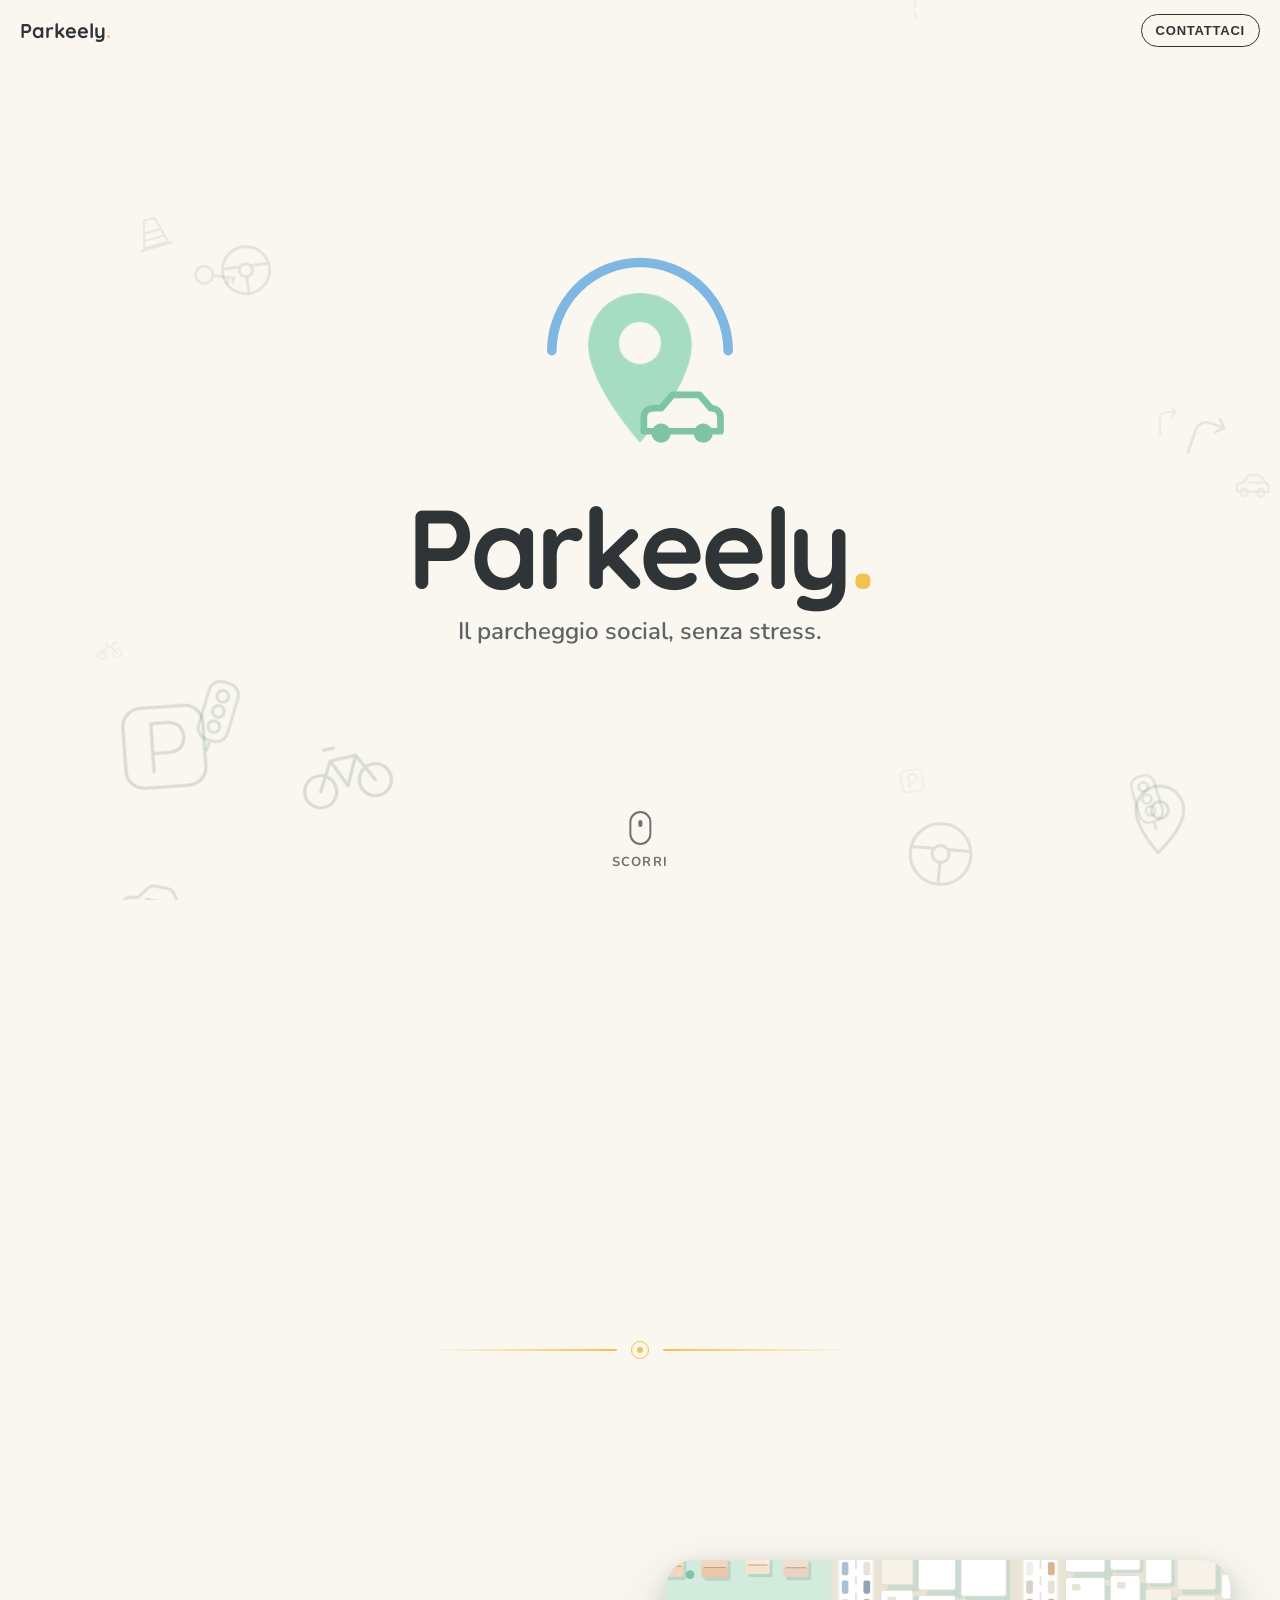
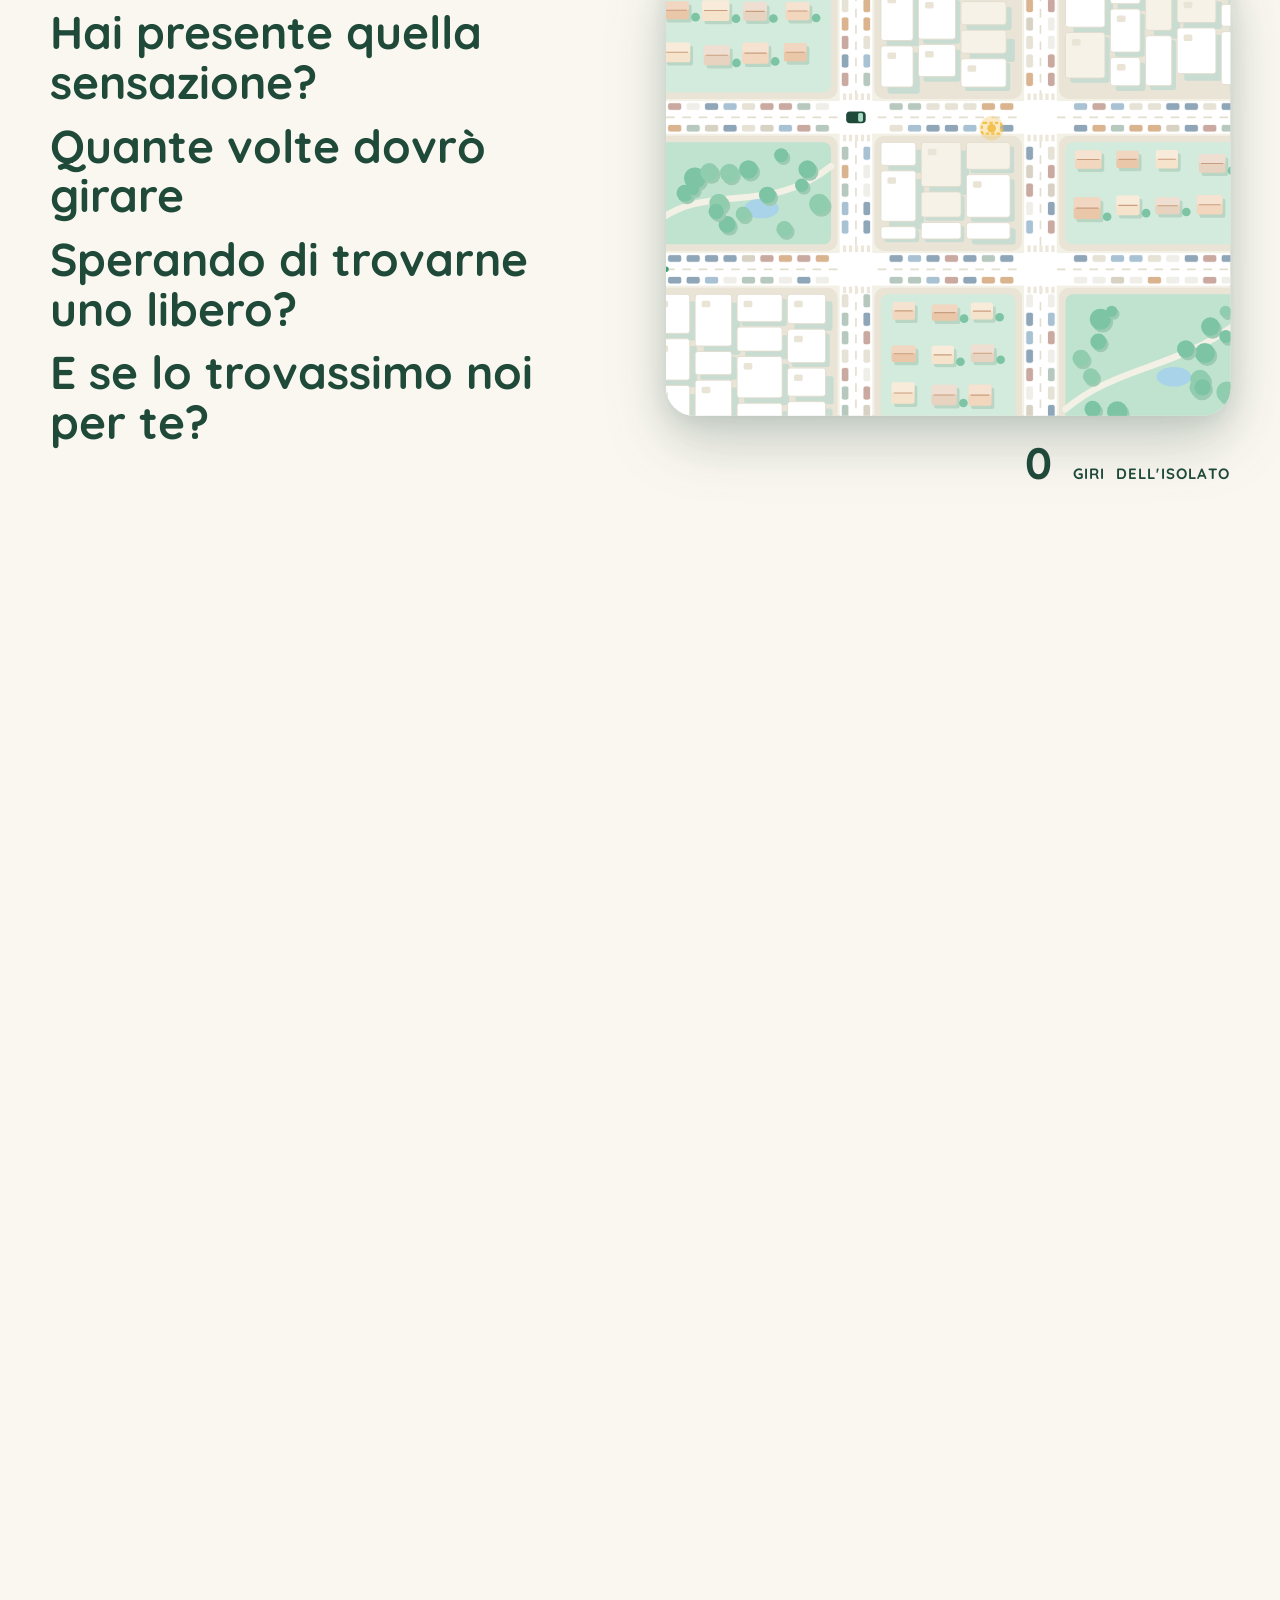
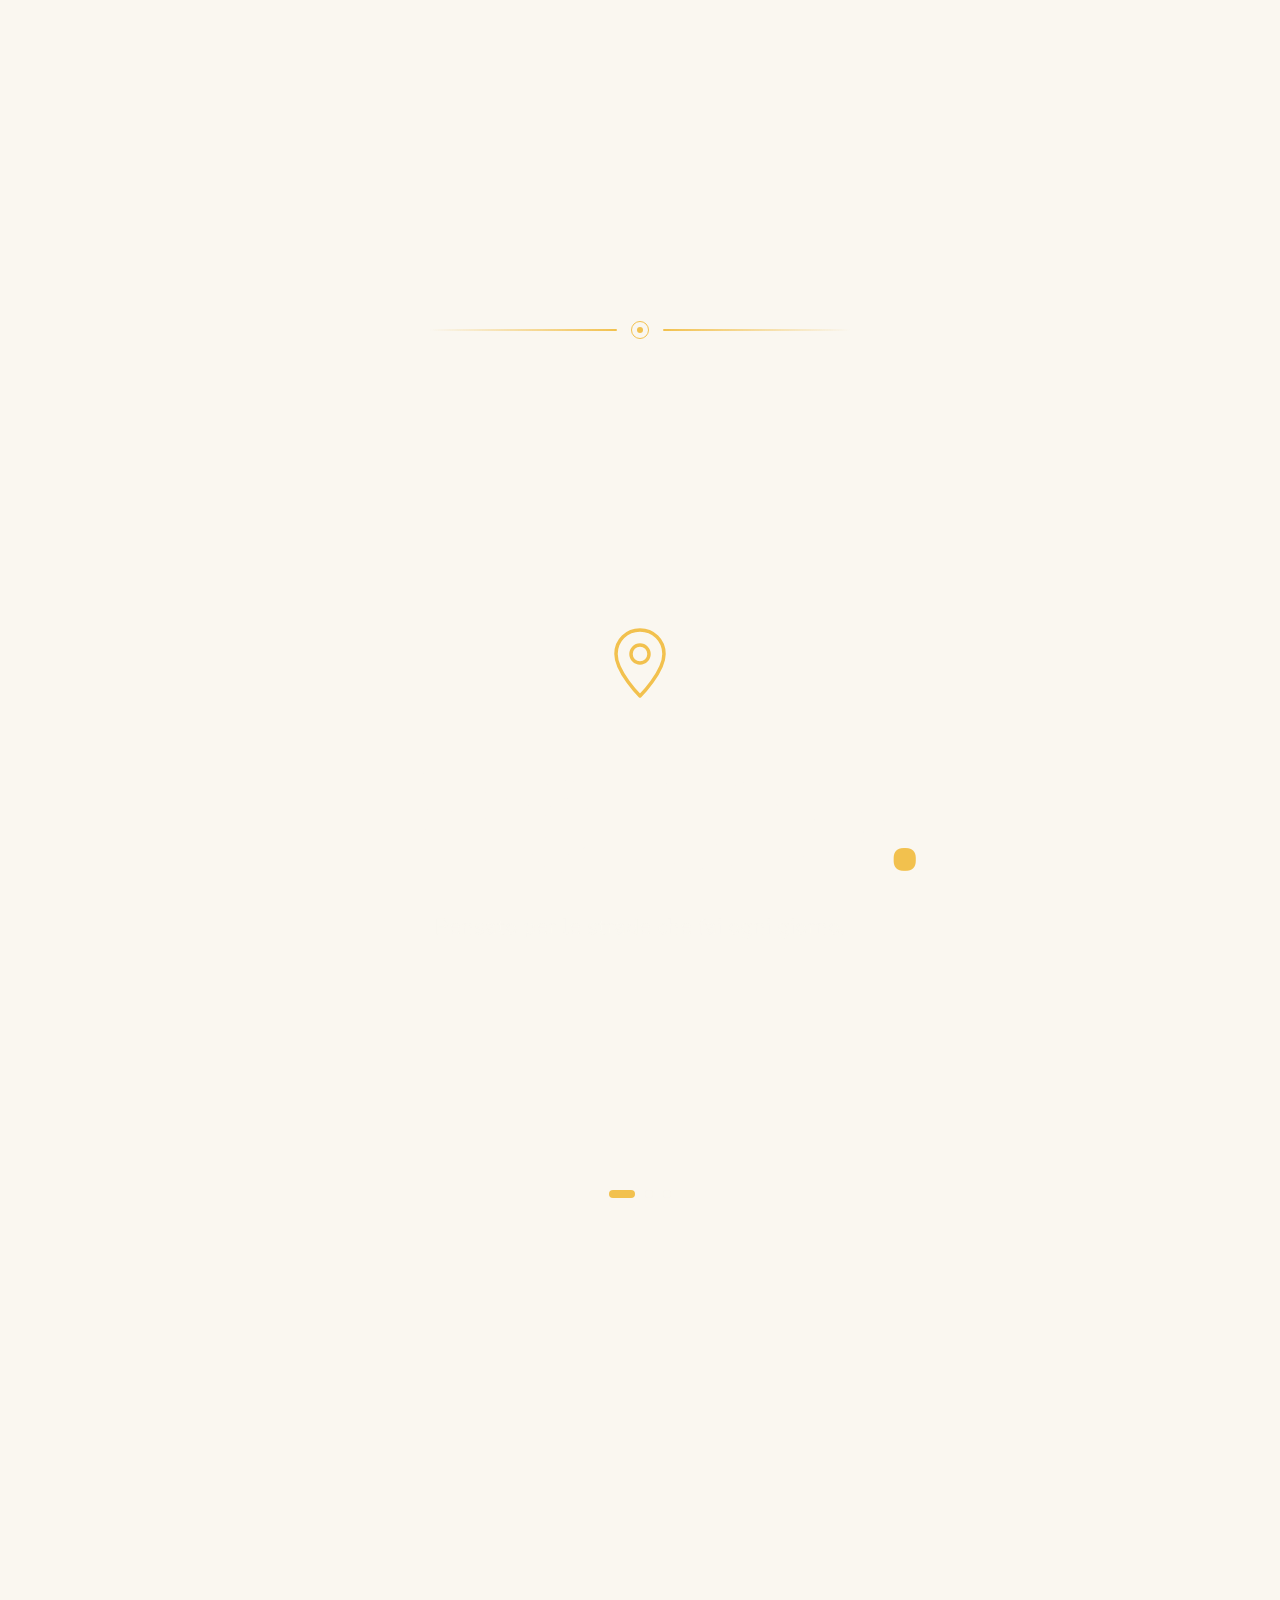
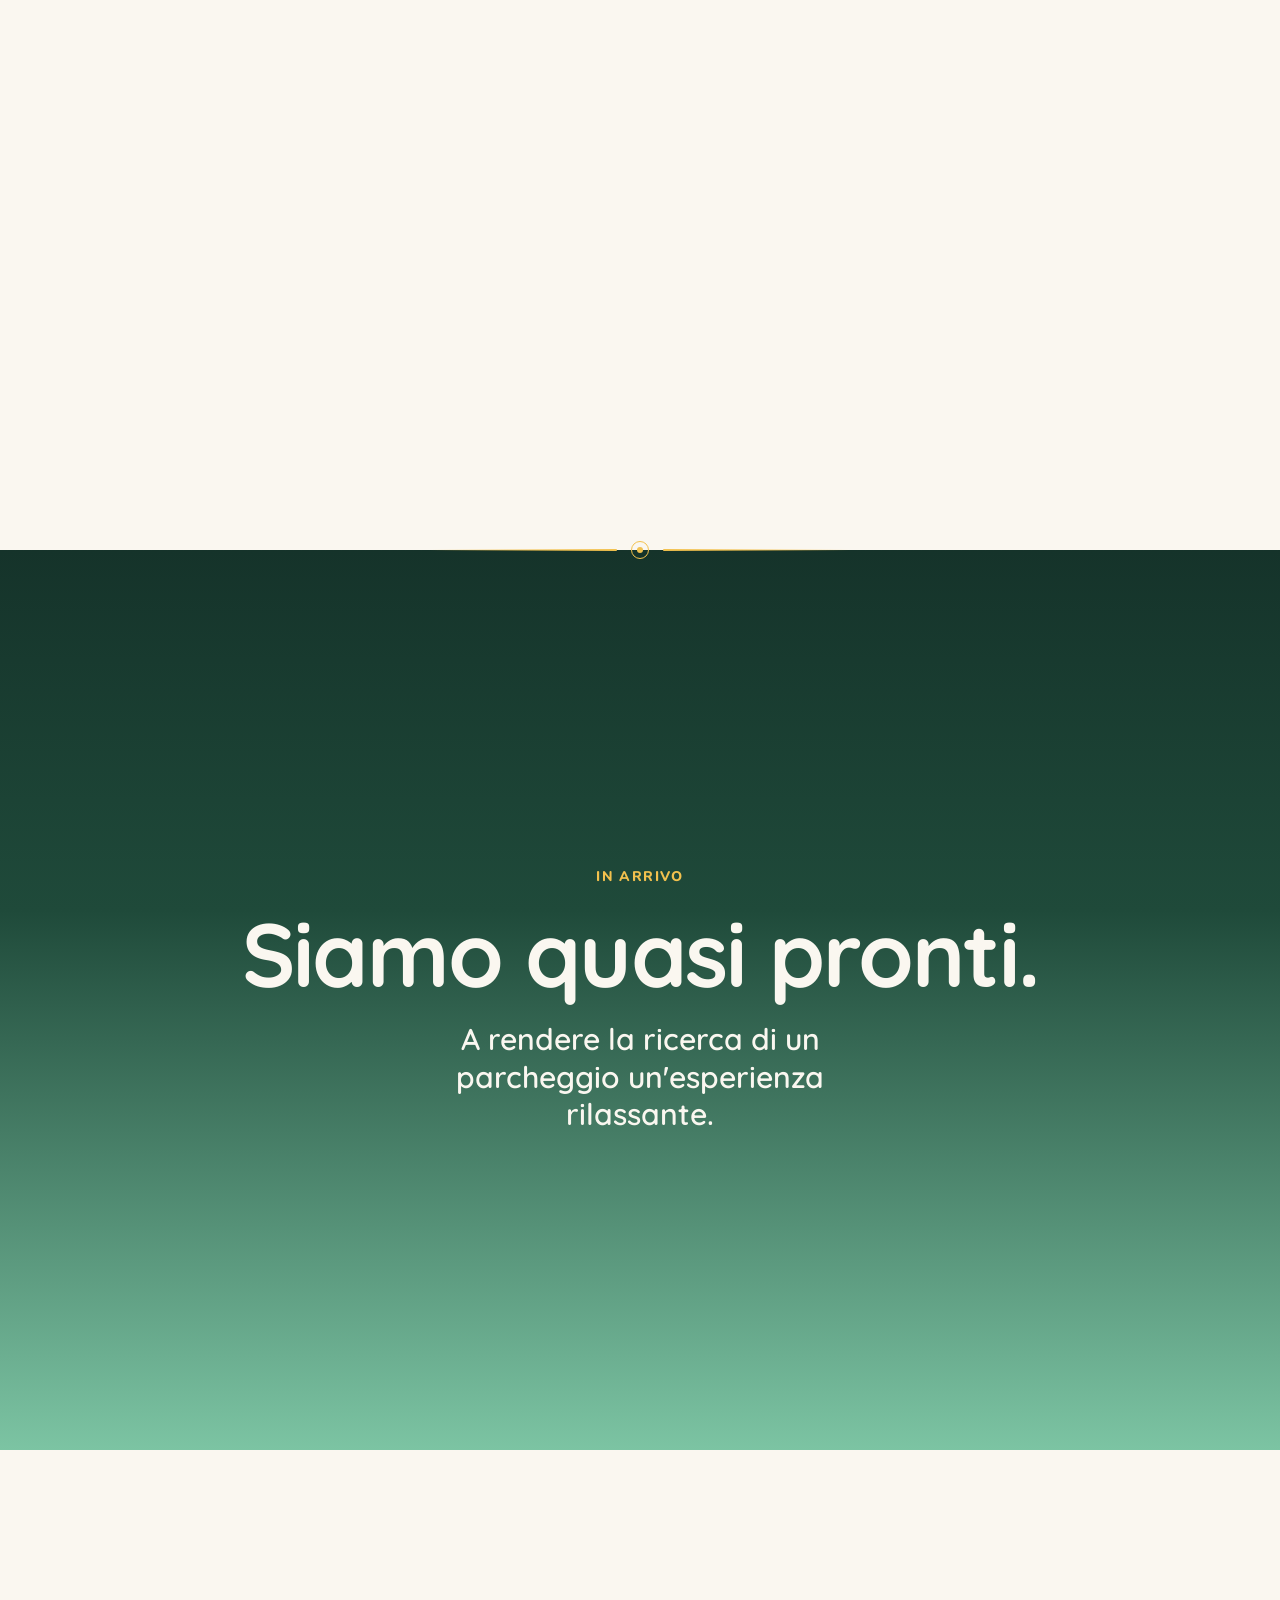
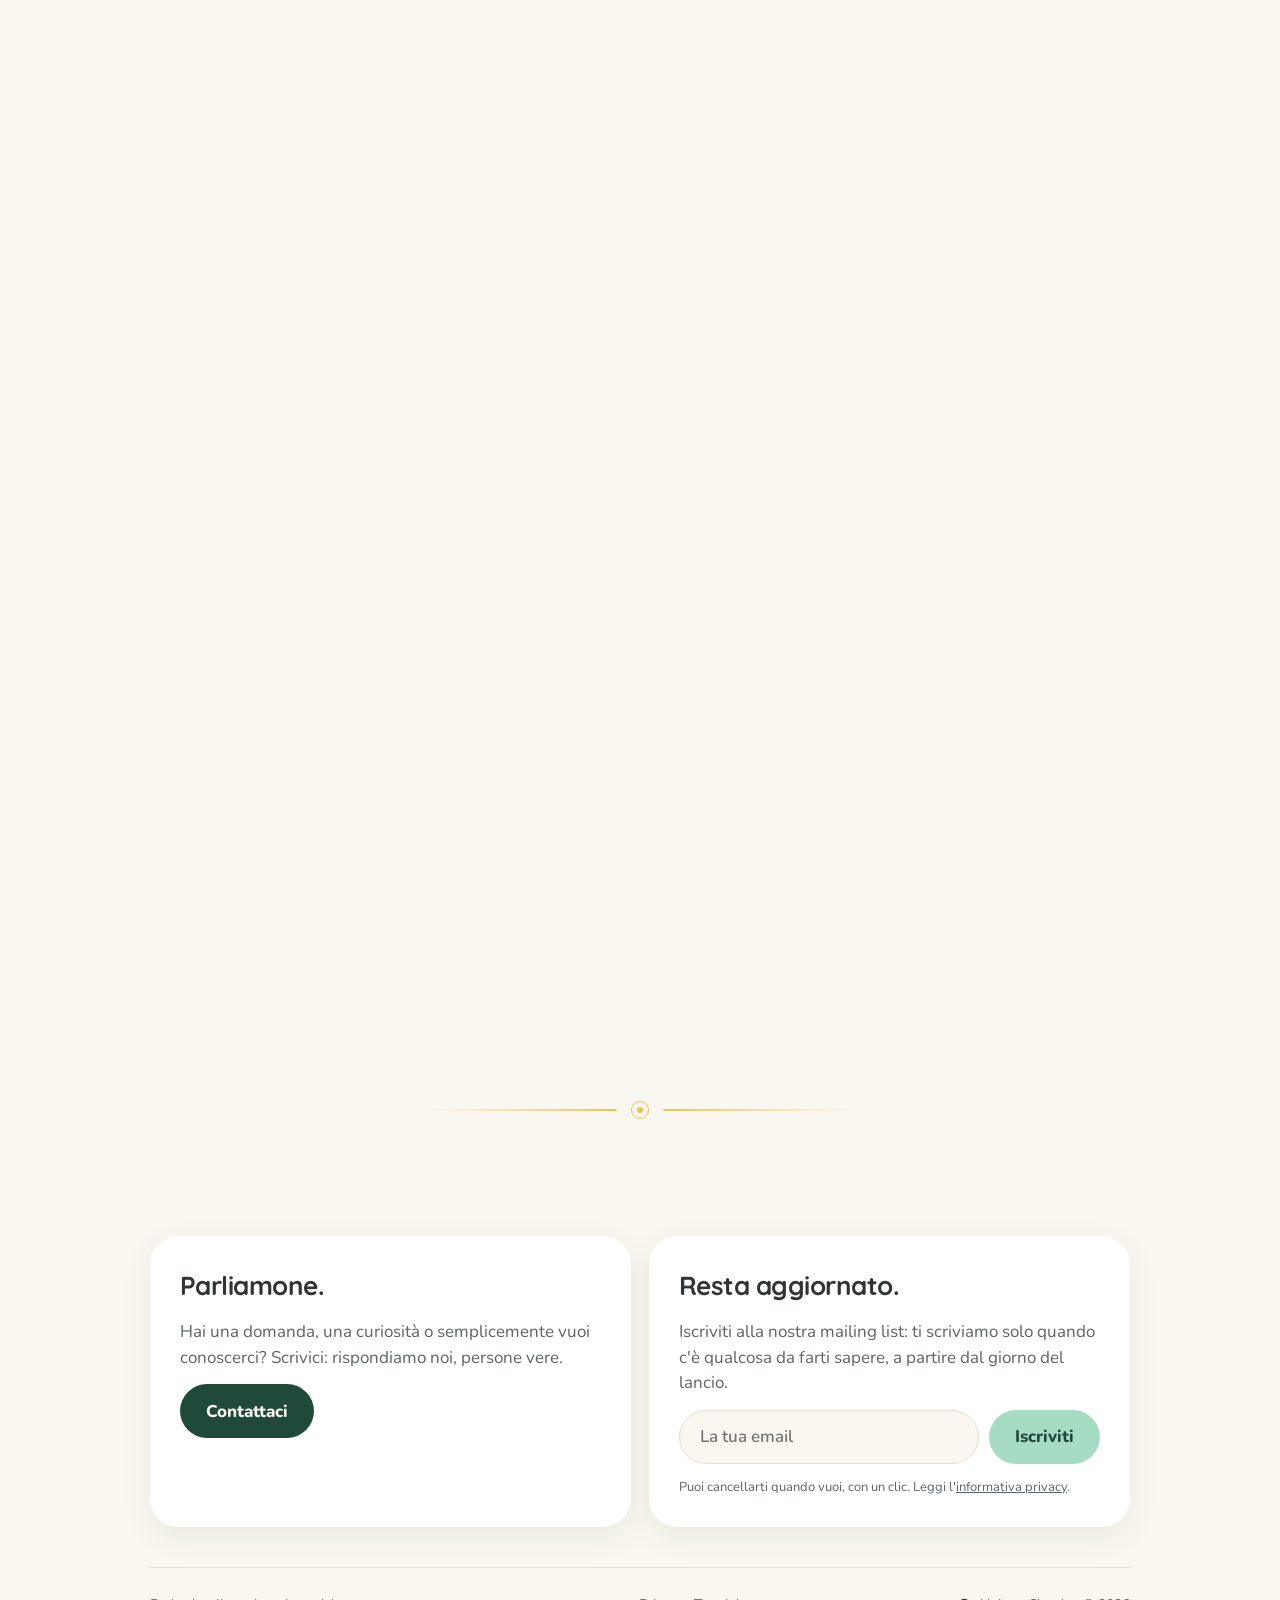
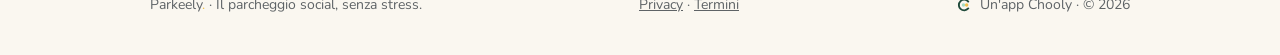
==== index.html @ ddc63949 "Home: scena del giro con frase attiva più grande, ultima in oro, contatore sotto la mappa che torna " ====
<!doctype html>
<html lang="it">
<head>
<meta charset="utf-8">
<meta name="viewport" content="width=device-width, initial-scale=1, viewport-fit=cover">
<title>Parkeely · Il parcheggio social, senza stress</title>
<meta name="description" content="Parkeely: il parcheggio social, senza stress. Siamo quasi pronti a rendere la ricerca di un parcheggio un'esperienza rilassante.">
<meta name="theme-color" content="#FAF7F0">
<meta property="og:title" content="Parkeely · Il parcheggio social, senza stress">
<meta property="og:description" content="Siamo quasi pronti a rendere la ricerca di un parcheggio un'esperienza rilassante.">
<meta property="og:image" content="https://www.parkeely.it/icon-512.png">
<meta property="og:url" content="https://www.parkeely.it/">
<link rel="canonical" href="https://www.parkeely.it/">
<link rel="icon" href="favicon.png">
<link rel="apple-touch-icon" href="icon-512.png">
<link rel="preconnect" href="https://fonts.googleapis.com">
<link rel="preconnect" href="https://fonts.gstatic.com" crossorigin>
<link href="https://fonts.googleapis.com/css2?family=Quicksand:wght@500;600;700&amp;family=Nunito:wght@400;600;700;800&amp;display=swap" rel="stylesheet">
<style>
body { margin: 0; }
/* Layout: una storia a scorrimento in quattro scene "attaccate" allo schermo (crema → menta → notte → crema),
   poi un finale fermo con contatti e lista d'attesa. Colori del brand Parkeely, un solo mondo visivo. */
:root {
  --crema: #FAF7F0;
  --menta: #A6DCC3;
  --menta-medio: #7CC4A3;
  --menta-tenue: #D8EDE2;
  --menta-scuro: #1F4A3A;
  --notte: #15332A;
  --oro: #F2C14E;
  --azzurro: #7FB7E3;
  --testo: #2F3437;
  --grafite: #5E6366;
  --bordo: #E6DFD0;
  --display: 'Quicksand', 'Avenir Next', system-ui, sans-serif;
  --body: 'Nunito', 'Avenir Next', system-ui, sans-serif;
  color-scheme: light;
}
* { box-sizing: border-box; }
html { scroll-behavior: auto; }
body { background: var(--crema); color: var(--testo); font-family: var(--body); font-size: 17px; line-height: 1.5; -webkit-font-smoothing: antialiased; overflow-x: hidden; }
h1, h2, h3, p { margin: 0; }
h1, h2, h3 { font-family: var(--display); font-weight: 700; text-wrap: balance; letter-spacing: -0.02em; }
:focus-visible { outline: 3px solid var(--oro); outline-offset: 3px; }

/* Barra in alto */
.top {
  position: fixed; inset: 0 0 auto; z-index: 20;
  display: flex; align-items: center; justify-content: space-between; gap: 12px;
  padding-top: calc(14px + env(safe-area-inset-top, 0px)); padding-bottom: 14px;
  padding-left: max(20px, env(safe-area-inset-left, 0px)); padding-right: max(20px, env(safe-area-inset-right, 0px));
  pointer-events: none; transition: color .5s;
}
.top .mark { font-family: var(--display); font-weight: 700; font-size: 20px; opacity: var(--mark, 0); transition: opacity .3s; }
.top .mark span { color: var(--oro); }
.top .soon { pointer-events: auto; font-size: 13px; font-weight: 800; letter-spacing: .06em; text-transform: uppercase; padding: 8px 14px; border-radius: 20px; border: 1.5px solid currentColor; background: transparent; cursor: pointer; color: inherit; }
body[data-scene="night"] .top, body[data-scene="mint2"] .top { color: var(--crema); }
body[data-scene="mint"] .top { color: var(--menta-scuro); }
body[data-scene="dusk"] .top { color: var(--crema); }

/* Scene: alte, con un riquadro che resta fermo mentre scorri */
.scene { position: relative; }
.stage {
  position: sticky; top: 0; height: 100vh; height: 100svh; overflow: hidden;
  display: grid; place-items: center;
  padding-left: max(20px, env(safe-area-inset-left, 0px)); padding-right: max(20px, env(safe-area-inset-right, 0px));
}

/* ---------- Scena 1: logo e motto ---------- */
#s1 { height: 150vh; }
.hero { display: grid; justify-items: center; gap: 10px; text-align: center; transform: translateY(calc(var(--p1, 0) * -12vh)) scale(calc(1 - var(--p1, 0) * .25)); opacity: calc(1 - var(--p1, 0) * 2.6); }
.logo { width: clamp(150px, 28vw, 230px); height: auto; overflow: visible; }
.logo .arc { stroke-dasharray: 150; stroke-dashoffset: 150; animation: draw 2.6s .6s cubic-bezier(.45,0,.2,1) forwards; }
.logo .pin { transform-origin: 60px 100px; transform: translateY(-80px); opacity: 0; animation: drop 2s 1.8s cubic-bezier(.25,1.25,.45,1) forwards; }
.logo .car { transform: translateX(60px); opacity: 0; animation: slide 1.8s 3.3s cubic-bezier(.2,.8,.25,1) forwards; }
.word { font-family: var(--display); font-weight: 700; font-size: clamp(52px, 10vw, 112px); line-height: 1; letter-spacing: -0.035em; color: var(--testo); opacity: 0; transform: translateY(14px); animation: rise 1.8s 4.6s cubic-bezier(.2,.7,.3,1) forwards; }
.word span { display: inline-block; color: var(--oro); transform: scale(0); animation: pop 1s 5.9s cubic-bezier(.3,1.6,.5,1) forwards; }
.motto { font-size: clamp(18px, 2.4vw, 24px); color: var(--grafite); font-weight: 600; opacity: 0; animation: fade 1.8s 6.3s ease-out forwards; }
.cue { position: absolute; bottom: calc(28px + env(safe-area-inset-bottom, 0px)); left: 50%; transform: translateX(-50%); display: grid; justify-items: center; gap: 8px; font-size: 13px; font-weight: 700; letter-spacing: .08em; text-transform: uppercase; color: var(--grafite); opacity: clamp(0, calc(.9 - var(--p1, 0) * 6), 1); }
.cue span { display: grid; justify-items: center; gap: 8px; animation: fade 1.4s 7.6s both; }
.cue i { width: 22px; height: 34px; border: 2px solid currentColor; border-radius: 12px; position: relative; }
.cue i::after { content: ""; position: absolute; left: 50%; top: 7px; width: 4px; height: 7px; margin-left: -2px; border-radius: 2px; background: currentColor; animation: wheel 1.6s infinite; }

@keyframes draw { to { stroke-dashoffset: 0; } }
@keyframes drop { 0% { opacity: 0; transform: translateY(-80px); } 30% { opacity: 1; } 100% { opacity: 1; transform: translateY(0); } }
@keyframes slide { to { opacity: 1; transform: translateX(0); } }
@keyframes rise { to { opacity: 1; transform: translateY(0); } }
@keyframes pop { to { transform: scale(1); } }
@keyframes fade { from { opacity: 0; } to { opacity: 1; } }
@keyframes wheel { 0% { transform: translateY(0); opacity: 1; } 70% { transform: translateY(10px); opacity: 0; } 100% { opacity: 0; } }

/* ---------- Scena 2: i giri a vuoto ---------- */
#s2 { height: 420vh; }
/* Lo sfondo vive su un livello fisso dietro la pagina: il contenuto scorre sempre,
   cambia solo il colore, dal verde tenue al verde notte, mentre arriva la scena successiva */
.backdrop { position: fixed; inset: 0; z-index: -2; background: color-mix(in srgb, var(--notte) calc(var(--dusk, 0) * 100%), color-mix(in srgb, var(--menta-tenue) calc(var(--zoom, 0) * 100%), var(--crema))); }
/* Simboli della strada che scorrono piano dietro i contenuti, a velocità diverse */
.floaters { position: fixed; inset: 0; z-index: -1; pointer-events: none; overflow: hidden; color: color-mix(in srgb, var(--crema) calc(var(--dusk, 0) * 100%), var(--menta-scuro)); }
.floaters svg { position: absolute; left: 0; top: 0; overflow: visible; will-change: transform; fill: none; stroke: currentColor; stroke-width: 2; stroke-linecap: round; stroke-linejoin: round; }
#s1 .stage { background: transparent; }
.backdrop .stars2 { position: absolute; inset: 0; opacity: var(--dusk, 0); background-image: radial-gradient(1.2px 1.2px at 12% 18%, #FAF7F0 50%, transparent 51%), radial-gradient(1px 1px at 72% 12%, #FAF7F0 50%, transparent 51%), radial-gradient(1.4px 1.4px at 40% 70%, #FAF7F0 50%, transparent 51%), radial-gradient(1px 1px at 86% 58%, #FAF7F0 50%, transparent 51%), radial-gradient(1.2px 1.2px at 24% 86%, #FAF7F0 50%, transparent 51%), radial-gradient(1px 1px at 58% 36%, #FAF7F0 50%, transparent 51%); }
#s2 .stage { background: transparent; color: color-mix(in srgb, var(--crema) calc(var(--dusk, 0) * 100%), var(--menta-scuro)); }
.mark-hi { background: linear-gradient(transparent 58%, rgba(242,193,78,.75) 58%, rgba(242,193,78,.75) 92%, transparent 92%); padding: 0 .08em; }
.loop-wrap { display: grid; grid-template-columns: minmax(0, 1fr) minmax(0, 1fr); align-items: center; gap: clamp(20px, 4vw, 64px); width: min(1180px, 100%); padding-top: 56px; }
.lines { display: grid; gap: 14px; }
.line { font-family: var(--display); font-weight: 700; font-size: clamp(26px, min(3.6vw, 5.4vh), 46px); line-height: 1.08; opacity: .18; transform: translateY(10px); transition: opacity .5s, transform .5s, font-size .45s ease, color .45s; }
.line.on { opacity: 1; transform: none; }
/* la frase del momento è più grande; l'ultima resta grande e diventa oro */
.line.current { font-size: clamp(32px, min(4.6vw, 6.8vh), 60px); }
.line.final.current { color: #D9A021; }
.map-col { display: grid; gap: 14px; min-width: 0; }
.map-col .counter { justify-self: end; opacity: 0; transition: opacity .5s; }
.map-col .counter.on { opacity: 1; }
.line.small { font-family: var(--body); font-weight: 700; font-size: clamp(17px, 1.8vw, 20px); color: var(--menta-scuro); }
.counter { font-family: var(--display); font-weight: 700; font-size: 15px; letter-spacing: .08em; text-transform: uppercase; display: flex; gap: 10px; align-items: baseline; }
.counter b { font-size: 44px; letter-spacing: -0.02em; font-variant-numeric: tabular-nums; min-width: 1.4ch; }
.city { width: 100%; max-width: 100%; height: auto; overflow: visible; filter: drop-shadow(0 24px 30px rgba(31,74,58,.22)) drop-shadow(0 6px 10px rgba(31,74,58,.12)); }

/* ---------- Scena 3: tre parole ---------- */
#s3 { height: 380vh; }
#s3 .stage { background: transparent; color: var(--crema); }
.hints { position: relative; width: min(980px, 100%); min-height: 60vh; display: grid; place-items: center; }
.hint { position: absolute; inset: 0; display: grid; align-content: center; justify-items: center; gap: 22px; text-align: center; opacity: 0; transform: translateY(40px) scale(.96); transition: opacity .7s, transform .7s cubic-bezier(.2,.8,.2,1); }
.hint.on { opacity: 1; transform: none; }
.hint.gone { opacity: 0; transform: translateY(-40px) scale(1.02); }
.hint svg { width: 92px; height: 92px; }
.hint h2 { font-size: clamp(64px, 13vw, 168px); line-height: .95; letter-spacing: -0.045em; }
.hint h2 span { color: var(--oro); }
.hint p { font-size: clamp(18px, 2vw, 22px); color: rgba(250,247,240,.72); max-width: 32ch; }
.dots { position: absolute; bottom: calc(32px + env(safe-area-inset-bottom, 0px)); left: 50%; transform: translateX(-50%); display: flex; gap: 10px; }
.dots i { width: 8px; height: 8px; border-radius: 4px; background: rgba(250,247,240,.25); transition: width .4s, background .4s; }
.dots i.on { width: 26px; background: var(--oro); }
.stars { position: absolute; inset: 0; pointer-events: none; }

/* ---------- Scena 4: l'alba / la frase finale ---------- */
#s4 { height: 240vh; }
#s4 .stage { background: linear-gradient(to bottom, var(--notte), var(--menta-scuro) 40%, var(--menta-medio) 100%); color: var(--crema); }
#s4 .sky { position: absolute; inset: 0; background: var(--crema); opacity: var(--dawn, 0); }
.almost { position: relative; text-align: center; display: grid; gap: 22px; justify-items: center; width: min(900px, 100%); }
.almost .kicker { font-weight: 800; letter-spacing: .1em; text-transform: uppercase; font-size: 14px; color: color-mix(in srgb, var(--oro) calc(100% - var(--dawn, 0) * 100%), var(--menta-scuro)); }
.almost h2 { font-size: clamp(40px, 7vw, 92px); line-height: 1; }
.almost p { font-size: clamp(20px, 2.6vw, 30px); font-family: var(--display); font-weight: 600; max-width: 26ch; line-height: 1.25; }
.almost .w { opacity: .15; transition: opacity .35s; }
.almost .w.on { opacity: 1; }
#s4 .stage { color: color-mix(in srgb, var(--crema) calc(100% - var(--dawn, 0) * 100%), var(--testo)); }

/* ---------- Separatore oro tra una scena e l'altra: compare piano e poi resta ---------- */
.sep { position: absolute; left: 50%; top: 0; z-index: 3; width: min(420px, 70%); height: 24px; transform: translate(-50%, -50%); display: flex; align-items: center; gap: 14px; pointer-events: none; opacity: 0; transition: opacity 1.6s ease; }
.sep i { flex: 1; height: 1.5px; border-radius: 1px; transform: scaleX(.4); transition: transform 1.8s cubic-bezier(.2,.7,.2,1); }
.sep i:first-child { background: linear-gradient(to right, transparent, var(--oro)); transform-origin: right; }
.sep i:last-child { background: linear-gradient(to left, transparent, var(--oro)); transform-origin: left; }
.sep b { width: 18px; height: 18px; border-radius: 50%; border: 1.5px solid var(--oro); display: grid; place-items: center; flex: none; }
.sep b::after { content: ""; width: 6px; height: 6px; border-radius: 50%; background: var(--oro); }
.sep.in { opacity: 1; }
.sep.in i { transform: scaleX(1); }

/* ---------- Finale fermo ---------- */
.end { position: relative; background: var(--crema); padding-block: 14vh 40px; padding-left: max(20px, env(safe-area-inset-left, 0px)); padding-right: max(20px, env(safe-area-inset-right, 0px)); }
.end-inner { width: min(980px, 100%); margin: 0 auto; display: grid; gap: 40px; }
.cards { display: grid; grid-template-columns: repeat(2, minmax(0, 1fr)); gap: 18px; }
.card { background: #fff; border-radius: 28px; padding: 30px; display: grid; gap: 14px; align-content: start; box-shadow: 0 10px 30px rgba(31,74,58,.08); }
.card h3 { font-size: 26px; }
.card p { color: var(--grafite); }
.btn { height: 54px; padding: 0 26px; border: none; border-radius: 27px; font: 800 17px var(--body); cursor: pointer; background: var(--menta-scuro); color: var(--crema); justify-self: start; transition: transform .15s; }
.btn:hover { transform: translateY(-1px); }
.btn.mint { background: var(--menta); color: var(--menta-scuro); }
.join { display: flex; gap: 10px; flex-wrap: wrap; }
.join input { flex: 1 1 200px; min-width: 0; height: 54px; border-radius: 27px; border: 1.5px solid var(--bordo); background: var(--crema); padding: 0 20px; font: 600 17px var(--body); color: var(--testo); }
.join input:focus, .field:focus { outline: 3px solid var(--menta); border-color: var(--menta-medio); }
.ok { font-weight: 700; color: var(--menta-scuro); }
.fine { font-size: 13px; color: var(--grafite); }
footer { display: flex; flex-wrap: wrap; gap: 10px 22px; align-items: center; justify-content: space-between; padding-top: 26px; border-top: 1px solid var(--bordo); font-size: 14px; color: var(--grafite); }
footer a { color: inherit; }
footer .by { display: inline-flex; align-items: center; gap: 8px; }

/* Finestra "Contattaci" */
.modal { position: fixed; inset: 0; z-index: 50; display: grid; place-items: center; padding: 20px; background: rgba(21,51,42,.45); backdrop-filter: blur(6px); -webkit-backdrop-filter: blur(6px); opacity: 0; pointer-events: none; transition: opacity .3s; }
.modal.open { opacity: 1; pointer-events: auto; }
.sheet { width: min(520px, 100%); background: var(--crema); border-radius: 30px; padding: 30px; display: grid; gap: 16px; transform: translateY(24px) scale(.97); transition: transform .4s cubic-bezier(.2,.9,.3,1.2); box-shadow: 0 30px 80px rgba(21,51,42,.3); }
.modal.open .sheet { transform: none; }
.sheet h3 { font-size: 28px; }
.sheet label { display: grid; gap: 6px; font-size: 14px; font-weight: 700; color: var(--grafite); }
.field { width: 100%; border-radius: 18px; border: 1.5px solid var(--bordo); background: #fff; padding: 14px 16px; font: 600 16px var(--body); color: var(--testo); }
textarea.field { min-height: 140px; resize: vertical; line-height: 1.45; }
.sheet .row { display: flex; gap: 10px; justify-content: flex-end; flex-wrap: wrap; }
.btn.ghost { background: transparent; color: var(--testo); }
.hp { position: absolute; left: -9999px; width: 1px; height: 1px; opacity: 0; }
.btn:disabled { opacity: .6; cursor: default; }

@media (max-width: 760px) {
  .loop-wrap { grid-template-columns: minmax(0, 1fr); gap: 10px; }
  .city { max-height: 42vh; }
  .cards { grid-template-columns: minmax(0, 1fr); }
  .line { font-size: clamp(26px, 7.4vw, 40px); }
}
@media (prefers-reduced-motion: reduce) {
  .logo .arc, .logo .pin, .logo .car, .word, .word span, .motto, .cue span { animation: none !important; opacity: 1 !important; transform: none !important; stroke-dashoffset: 0 !important; }
  .line, .hint, .almost .w { transition: none !important; }
}
</style>
</head>
<body>

<div class="backdrop" aria-hidden="true"><div class="stars2"></div></div>
<div class="floaters" id="floaters" aria-hidden="true"></div>

<header class="top" aria-hidden="false">
  <span class="mark">Parkeely<span>.</span></span>
  <button class="soon" type="button" data-open-contact>Contattaci</button>
</header>

<main>
  <!-- 1 · Logo e motto -->
  <section class="scene" id="s1" aria-label="Parkeely">
    <div class="stage">
      <div class="hero">
        <svg class="logo" viewBox="0 0 120 120" role="img" aria-label="Logo Parkeely">
          <path class="arc" d="M14 52 A46 46 0 0 1 106 52" stroke="#7FB7E3" stroke-width="5" stroke-linecap="round" fill="none"/>
          <g class="pin">
            <path d="M60 22 C44 22 33 34 33 49 C33 70 60 100 60 100 C60 100 87 70 87 49 C87 34 76 22 60 22 Z" fill="#A6DCC3"/>
            <circle cx="60" cy="48" r="11" fill="#FAF7F0"/>
          </g>
          <g class="car">
            <path d="M62 94 L62 87 C62 84 64 82 67 82 L71 82 L77 75 L91 75 L97 82 C100 82 102 84 102 87 L102 94 Z" fill="#FAF7F0" stroke="#7CC4A3" stroke-width="3.5" stroke-linejoin="round"/>
            <circle cx="71" cy="95" r="5" fill="#7CC4A3"/>
            <circle cx="93" cy="95" r="5" fill="#7CC4A3"/>
          </g>
        </svg>
        <h1 class="word">Parkeely<span>.</span></h1>
        <p class="motto">Il parcheggio social, senza stress.</p>
      </div>
      <div class="cue" aria-hidden="true"><span><i></i>Scorri</span></div>
    </div>
  </section>

  <!-- 2 · I giri a vuoto che diventano una linea sola -->
  <section class="scene" id="s2" aria-label="I giri a vuoto">
    <div class="sep" aria-hidden="true"><i></i><b></b><i></i></div>
    <div class="stage">
      <div class="loop-wrap">
        <div class="lines">
          <p class="line" data-at="0.03">Hai presente quella sensazione?</p>
          <p class="line" data-at="0.15">Quante volte dovrò girare</p>
          <p class="line" data-at="0.27">Sperando di trovarne uno libero?</p>
          <p class="line final" data-at="0.62">E se lo trovassimo noi per te?</p>
        </div>
        <div class="map-col">
        <svg class="city" id="city" viewBox="0 0 520 420" aria-hidden="true" shape-rendering="geometricPrecision">
          <defs>
            <clipPath id="mapClip"><rect width="520" height="420" rx="26"/></clipPath>
          </defs>
          <g clip-path="url(#mapClip)">
            <rect width="520" height="420" fill="#F3F0E6"/>
            <g id="map"></g>
            <!-- il giro intorno all'isolato centrale -->
            <path id="loop" d="M175 145 L345 145 L345 285 L175 285 Z" fill="none" stroke="none"/>
            <path id="trail" d="M175 145 L345 145 L345 285 L175 285 Z" fill="none" stroke="#1F4A3A" stroke-width="3.5" stroke-linecap="round" stroke-linejoin="round" stroke-dasharray="0 9999"/>
            <!-- la strada giusta, una volta sola -->
            <path id="direct" d="M0 285 L175 285 L175 145 L300 145" fill="none" stroke="#3E9E78" stroke-width="5" stroke-linecap="round" stroke-linejoin="round" stroke-dasharray="0 9999"/>
            <g id="dest" opacity="0" transform="translate(300 155)">
              <circle r="16" fill="#F2C14E" opacity=".35"><animate attributeName="r" values="10;18;10" dur="2.2s" repeatCount="indefinite"/></circle>
              <rect x="-9" y="-5" width="18" height="10" rx="2" fill="none" stroke="#F2C14E" stroke-width="2" stroke-dasharray="3 2"/>
              <circle r="4" fill="#F2C14E"/>
            </g>
            <g id="car"><rect x="-9" y="-5.5" width="18" height="11" rx="3.5" fill="#1F4A3A"/><rect x="2" y="-4" width="4.5" height="8" rx="1.5" fill="#A6DCC3"/></g>
          </g>
        </svg>
          <div class="counter" id="counter" aria-live="off"><b id="laps">0</b> <span id="lapsWord">giri</span> dell'isolato</div>
        </div>
      </div>
    </div>
  </section>

  <!-- 3 · Tre parole, di notte -->
  <section class="scene" id="s3" aria-label="Come sarà">
    <div class="sep" aria-hidden="true"><i></i><b></b><i></i></div>
    <div class="stage">
      <canvas class="stars" id="stars" aria-hidden="true"></canvas>
      <div class="hints">
        <div class="hint" data-i="0">
          <svg viewBox="0 0 92 92" fill="none" stroke="#F2C14E" stroke-width="3.5" stroke-linecap="round" stroke-linejoin="round" aria-hidden="true"><path d="M46 80 C46 80 22 56 22 38 C22 24 33 14 46 14 C59 14 70 24 70 38 C70 56 46 80 46 80 Z"/><circle cx="46" cy="38" r="9"/></svg>
          <h2>Pratico<span>.</span></h2>
          <p>Pensato per le strade che fai ogni giorno.</p>
        </div>
        <div class="hint" data-i="1">
          <svg viewBox="0 0 92 92" fill="none" stroke="#F2C14E" stroke-width="3.5" stroke-linecap="round" aria-hidden="true"><circle cx="32" cy="38" r="11"/><circle cx="60" cy="38" r="11"/><path d="M14 74 C16 60 24 54 32 54 C40 54 44 58 46 62 C48 58 52 54 60 54 C68 54 76 60 78 74"/></svg>
          <h2>Sociale<span>.</span></h2>
          <p>Nasce da chi guida, per chi guida.</p>
        </div>
        <div class="hint" data-i="2">
          <svg viewBox="0 0 92 92" fill="none" stroke="#F2C14E" stroke-width="3.5" stroke-linecap="round" stroke-linejoin="round" aria-hidden="true"><circle cx="46" cy="30" r="8"/><circle cx="46" cy="30" r="18" opacity=".45"/><path d="M40 44 L40 30 C40 26 46 26 46 30 L46 46 L56 48 C60 49 62 52 61 56 L58 70 C57 74 54 76 50 76 L42 76 C38 76 36 74 34 71 L28 60 C26 56 30 52 34 55 L40 60"/></svg>
          <h2>Semplice<span>.</span></h2>
          <p>Trovare un parcheggio in un solo click.</p>
        </div>
      </div>
      <div class="dots" aria-hidden="true"><i></i><i></i><i></i></div>
    </div>
  </section>

  <!-- 4 · Siamo quasi pronti -->
  <section class="scene" id="s4" aria-label="Siamo quasi pronti">
    <div class="sep" aria-hidden="true"><i></i><b></b><i></i></div>
    <div class="stage">
      <div class="sky" aria-hidden="true"></div>
      <div class="almost">
        <span class="kicker">In arrivo</span>
        <h2 id="almostTitle">Siamo quasi pronti.</h2>
        <p id="almostText">A rendere la ricerca di un parcheggio un'esperienza rilassante.</p>
      </div>
    </div>
  </section>

  <!-- Finale -->
  <section class="end" aria-label="Contatti e lista d'attesa">
    <div class="sep" aria-hidden="true"><i></i><b></b><i></i></div>
    <div class="end-inner">
      <div class="cards">
        <div class="card">
          <h3>Parliamone.</h3>
          <p>Hai una domanda, una curiosità o semplicemente vuoi conoscerci? Scrivici: rispondiamo noi, persone vere.</p>
          <button class="btn" type="button" data-open-contact>Contattaci</button>
        </div>
        <form class="card" id="joinForm" novalidate>
          <h3>Resta aggiornato.</h3>
          <p>Iscriviti alla nostra mailing list: ti scriviamo solo quando c'è qualcosa da farti sapere, a partire dal giorno del lancio.</p>
          <div class="join">
            <label for="joinEmail" style="position:absolute;width:1px;height:1px;overflow:hidden;clip:rect(0 0 0 0)">La tua email</label>
            <input id="joinEmail" type="email" placeholder="La tua email" autocomplete="email" required>
            <input class="hp" id="joinWeb" type="text" tabindex="-1" autocomplete="off" aria-hidden="true">
            <button class="btn mint" type="submit">Iscriviti</button>
          </div>
          <p class="fine" id="joinMsg">Puoi cancellarti quando vuoi, con un clic. Leggi l'<a href="privacy.html" style="color:inherit">informativa privacy</a>.</p>
        </form>
      </div>
      <footer>
        <span>Parkeely<span style="color:var(--oro)">.</span> · Il parcheggio social, senza stress.</span>
        <span><a href="privacy.html">Privacy</a> · <a href="termini.html">Termini</a></span>
        <span class="by"><svg width="16" height="16" viewBox="0 0 120 120" aria-hidden="true"><path d="M92 34 A40 40 0 1 0 92 86" fill="none" stroke="#1F4A3A" stroke-width="14" stroke-linecap="round"/><circle cx="56" cy="60" r="13" fill="#A6DCC3"/><circle cx="80" cy="60" r="13" fill="#F2C14E"/></svg>Un'app Chooly · © 2026</span>
      </footer>
    </div>
  </section>
</main>

<div class="modal" id="contact" role="dialog" aria-modal="true" aria-labelledby="contactTitle">
  <form class="sheet" id="contactForm" novalidate>
    <h3 id="contactTitle">Scrivici.</h3>
    <label for="cEmail">La tua email
      <input class="field" id="cEmail" type="email" autocomplete="email" placeholder="nome@esempio.it" required>
    </label>
    <label for="cMsg">Messaggio
      <textarea class="field" id="cMsg" placeholder="Raccontaci tutto…" required maxlength="2000"></textarea>
    </label>
    <input class="hp" id="cWeb" type="text" tabindex="-1" autocomplete="off" aria-hidden="true">
    <p class="fine" id="cNote">Ti rispondiamo da assistenza@parkeely.it. Leggi l'<a href="privacy.html" style="color:inherit">informativa privacy</a>.</p>
    <div class="row">
      <button class="btn ghost" type="button" data-close>Chiudi</button>
      <button class="btn" type="submit">Invia</button>
    </div>
  </form>
</div>

<script>
(() => {
  const reduce = matchMedia('(prefers-reduced-motion: reduce)').matches;
  const $ = (s, el = document) => el.querySelector(s);
  const $$ = (s, el = document) => [...el.querySelectorAll(s)];
  const clamp = (v, a = 0, b = 1) => Math.min(b, Math.max(a, v));
  const ease = (t) => t < .5 ? 4 * t * t * t : 1 - Math.pow(-2 * t + 2, 3) / 2;

  const s1 = $('#s1'), s2 = $('#s2'), s3 = $('#s3'), s4 = $('#s4');
  const progress = (el) => {
    const r = el.getBoundingClientRect();
    return clamp(-r.top / (r.height - innerHeight));
  };

  // Separatori: appena il passaggio tra due scene entra nello schermo compaiono, e poi restano
  const seps = $$('.sep');
  const placeSeps = () => {
    for (const el of seps) if (!el.classList.contains('in') && el.getBoundingClientRect().top < innerHeight * 0.85) el.classList.add('in');
  };
  if (reduce) seps.forEach((el) => el.classList.add('in'));

  // Scena 2: la mappa del quartiere, disegnata una volta all'avvio (sempre uguale)
  (() => {
    const NS = 'http://www.w3.org/2000/svg', map = $('#map');
    let seed = 7;
    const rnd = () => ((seed = (seed * 16807) % 2147483647) / 2147483647);
    const el = (tag, attrs, parent = map) => { const n = document.createElementNS(NS, tag); for (const k in attrs) n.setAttribute(k, attrs[k]); parent.appendChild(n); return n; };
    const ROAD = 30, XS = [0, 160, 190, 330, 360, 520], YS = [0, 130, 160, 270, 300, 420];
    // strade con mezzeria tratteggiata
    for (const y of [145, 285]) { el('rect', { x: 0, y: y - ROAD / 2, width: 520, height: ROAD, fill: '#FFFFFF' }); el('line', { x1: 0, y1: y, x2: 520, y2: y, stroke: '#E4DED0', 'stroke-width': 1.5, 'stroke-dasharray': '8 7' }); }
    for (const x of [175, 345]) { el('rect', { x: x - ROAD / 2, y: 0, width: ROAD, height: 420, fill: '#FFFFFF' }); el('line', { x1: x, y1: 0, x2: x, y2: 420, stroke: '#E4DED0', 'stroke-width': 1.5, 'stroke-dasharray': '8 7' }); }
    // incroci puliti con strisce pedonali
    for (const x of [175, 345]) for (const y of [145, 285]) {
      el('rect', { x: x - ROAD / 2, y: y - ROAD / 2, width: ROAD, height: ROAD, fill: '#FFFFFF' });
      for (let i = 0; i < 5; i++) {
        el('rect', { x: x - 12 + i * 5.5, y: y - ROAD / 2 - 7, width: 3, height: 6, fill: '#ECE7DA' });
        el('rect', { x: x - 12 + i * 5.5, y: y + ROAD / 2 + 1, width: 3, height: 6, fill: '#ECE7DA' });
      }
    }
    const kinds = [['case', 'citta', 'citta'], ['parco', 'citta', 'case'], ['citta', 'case', 'parco']];
    const blocks = [];
    for (let r = 0; r < 3; r++) for (let c = 0; c < 3; c++) blocks.push({ x0: XS[c * 2] + (c ? 0 : -20), x1: XS[c * 2 + 1] + (c === 2 ? 20 : 0), y0: YS[r * 2] + (r ? 0 : -20), y1: YS[r * 2 + 1] + (r === 2 ? 20 : 0), kind: kinds[r][c] });
    for (const b of blocks) {
      // marciapiede e terreno dell'isolato
      el('rect', { x: b.x0 + 2, y: b.y0 + 2, width: b.x1 - b.x0 - 4, height: b.y1 - b.y0 - 4, rx: 9, fill: '#E9E4D6' });
      const g = { x0: b.x0 + 8, y0: b.y0 + 8, x1: b.x1 - 8, y1: b.y1 - 8 };
      if (b.kind === 'parco') {
        el('rect', { x: g.x0, y: g.y0, width: g.x1 - g.x0, height: g.y1 - g.y0, rx: 7, fill: '#BFE3CF' });
        el('path', { d: `M${g.x0} ${g.y1 - 18} C ${g.x0 + 50} ${g.y1 - 60}, ${g.x1 - 60} ${g.y0 + 70}, ${g.x1} ${g.y0 + 22}`, fill: 'none', stroke: '#F3F0E6', 'stroke-width': 6, 'stroke-linecap': 'round' });
        el('ellipse', { cx: (g.x0 + g.x1) / 2 + 18, cy: (g.y0 + g.y1) / 2 + 14, rx: 16, ry: 9, fill: '#A9D3E8' });
        for (let i = 0; i < 16; i++) {
          const x = g.x0 + 10 + rnd() * (g.x1 - g.x0 - 20), y = g.y0 + 10 + rnd() * (g.y1 - g.y0 - 20), rr = 5 + rnd() * 5;
          el('circle', { cx: x + 2, cy: y + 2.5, r: rr, fill: '#9CCBB2' });
          el('circle', { cx: x, cy: y, r: rr, fill: i % 3 ? '#7CC4A3' : '#8FCDAE' });
        }
      } else if (b.kind === 'case') {
        el('rect', { x: g.x0, y: g.y0, width: g.x1 - g.x0, height: g.y1 - g.y0, rx: 7, fill: '#D3EBDD' });
        const cols = Math.floor((g.x1 - g.x0) / 34), rows = Math.floor((g.y1 - g.y0) / 34);
        const roofs = ['#F2D6BE', '#EBC7A9', '#F6E3CC', '#E8D3C0'];
        for (let i = 0; i < cols; i++) for (let j = 0; j < rows; j++) {
          const w = 20 + rnd() * 6, h = 15 + rnd() * 5;
          const x = g.x0 + 7 + i * ((g.x1 - g.x0 - 14) / cols) + rnd() * 4, y = g.y0 + 7 + j * ((g.y1 - g.y0 - 14) / rows) + rnd() * 4;
          el('rect', { x: x + 2.5, y: y + 3, width: w, height: h, rx: 2, fill: '#B9D6C5' });
          el('rect', { x, y, width: w, height: h, rx: 2, fill: roofs[(i + j) % roofs.length] });
          el('rect', { x, y, width: w, height: h / 2, rx: 2, fill: '#FFFFFF', opacity: .28 });
          el('line', { x1: x + 2, y1: y + h / 2, x2: x + w - 2, y2: y + h / 2, stroke: '#C99E7E', 'stroke-width': 1 });
          if (rnd() > .5) el('circle', { cx: x + w + 6, cy: y + h - 2, r: 4, fill: '#7CC4A3' });
        }
      } else {
        // palazzi in rilievo, divisi in lotti
        let x = g.x0;
        while (x < g.x1 - 14) {
          const w = Math.min(g.x1 - x, 26 + rnd() * 26);
          let y = g.y0;
          while (y < g.y1 - 14) {
            const h = Math.min(g.y1 - y, 24 + rnd() * 30);
            const d = 3 + rnd() * 5; // altezza → ombra più lunga
            el('rect', { x: x + d, y: y + d, width: w - 5, height: h - 5, rx: 2.5, fill: '#C9DCD1' });
            el('rect', { x, y, width: w - 5, height: h - 5, rx: 2.5, fill: rnd() > .25 ? '#FFFFFF' : '#F6F2E8', stroke: '#E1DCCD', 'stroke-width': .8 });
            if (w > 30 && h > 30) el('rect', { x: x + 6, y: y + 6, width: 8, height: 6, rx: 1.5, fill: '#E9E4D6' });
            y += h;
          }
          x += w;
        }
      }
    }
    // auto parcheggiate lungo i marciapiedi (tutto pieno, tranne un posto)
    const tints = ['#E7E2D6', '#A9C2D3', '#D9B48F', '#B7C9BF', '#F0EEE8', '#C9A9A0', '#8FA5B8', '#D8D2C4'];
    const park = (x, y, horiz) => { const w = horiz ? 13 : 7, h = horiz ? 7 : 13; el('rect', { x: x - w / 2, y: y - h / 2, width: w, height: h, rx: 2.2, fill: tints[Math.floor(rnd() * tints.length)], stroke: '#FFFFFF', 'stroke-width': .8 }); };
    for (const y of [145, 285]) for (const side of [-10, 10]) for (let x = 8; x < 520; x += 17) {
      if (Math.abs(x - 175) < 26 || Math.abs(x - 345) < 26) continue;
      if (y === 145 && side === 10 && Math.abs(x - 300) < 9) continue; // il posto libero
      park(x, y + side, true);
    }
    for (const x of [175, 345]) for (const side of [-10, 10]) for (let y = 8; y < 420; y += 17) {
      if (Math.abs(y - 145) < 26 || Math.abs(y - 285) < 26) continue;
      park(x + side, y, false);
    }
  })();

  // Simboli sullo sfondo: disegni a linea, molto trasparenti, sempre uguali (posizioni con seme fisso)
  const ICONS = {
    p: '<rect x="4" y="4" width="40" height="40" rx="9"/><path d="M18 36 V12 H26 C31 12 34 15 34 19.5 C34 24 31 27 26 27 H18"/>',
    car: '<path d="M6 30 V24 C6 22 7.5 20.5 9.5 20 L14 19 L19 12 C20 10.8 21.4 10 23 10 H31 C33 10 34.5 11 35.5 12.5 L40 19 C42.5 19.5 44 21.5 44 24 V30 Z"/><circle cx="15" cy="31" r="4.5"/><circle cx="35" cy="31" r="4.5"/><path d="M19.5 19 H37"/>',
    moto: '<circle cx="11" cy="32" r="7"/><circle cx="38" cy="32" r="7"/><path d="M11 32 L19 20 H29 L38 32 M24 20 L21 13 H16 M29 20 L33 14 H38"/>',
    cone: '<path d="M18 8 H30 L38 38 H10 Z"/><path d="M14.5 22 H33.5 M12 30 H36"/><path d="M6 40 H42"/>',
    light: '<rect x="15" y="4" width="18" height="36" rx="7"/><circle cx="24" cy="12.5" r="3.5"/><circle cx="24" cy="22" r="3.5"/><circle cx="24" cy="31.5" r="3.5"/><path d="M24 40 V46"/>',
    turn: '<path d="M14 44 V24 C14 18 18 14 24 14 H36"/><path d="M30 8 L36 14 L30 20"/>',
    pin: '<path d="M24 44 C24 44 10 30 10 19 C10 11 16.5 5 24 5 C31.5 5 38 11 38 19 C38 30 24 44 24 44 Z"/><circle cx="24" cy="19" r="5"/>',
    wheel: '<circle cx="24" cy="24" r="18"/><circle cx="24" cy="24" r="5"/><path d="M6.5 21 H19 M29 21 H41.5 M24 29 V42"/>',
    key: '<circle cx="15" cy="24" r="8"/><path d="M23 24 H43 M37 24 V30 M42 24 V29"/>',
    lane: '<path d="M24 2 V12 M24 20 V30 M24 38 V48"/>',
    sign: '<circle cx="24" cy="20" r="14"/><path d="M14 30 L34 10"/><path d="M24 34 V46"/>',
    bike: '<circle cx="10" cy="32" r="8"/><circle cx="38" cy="32" r="8"/><path d="M10 32 L18 18 H31 L38 32 M18 18 L24 32 L31 18 M16 12 H21"/>',
  };
  const floatLayer = $('#floaters');
  const floaters = [];
  (() => {
    let seed = 42;
    const rnd = () => ((seed = (seed * 16807) % 2147483647) / 2147483647);
    const names = Object.keys(ICONS);
    const count = innerWidth < 700 ? 11 : 20;
    for (let i = 0; i < count; i++) {
      const depth = rnd();                       // 0 = lontano, 1 = vicino
      const size = Math.round(26 + depth * 70);  // i vicini sono più grandi…
      const el = document.createElementNS('http://www.w3.org/2000/svg', 'svg');
      el.setAttribute('viewBox', '0 0 48 48');
      el.setAttribute('width', size); el.setAttribute('height', size);
      el.innerHTML = ICONS[names[i % names.length]];
      el.style.opacity = (0.07 + depth * 0.09).toFixed(3);
      el.style.strokeWidth = (2.4 - depth * 0.8).toFixed(2);
      floatLayer.appendChild(el);
      // Su schermi larghi stanno ai lati, lontano dalle scritte; sul telefono ovunque ma più tenui
      const side = rnd(), wide = innerWidth >= 700;
      const x = wide ? (side < .5 ? side * 0.6 : 0.7 + (side - .5) * 0.6) : side;
      if (!wide) el.style.opacity = (0.05 + depth * 0.06).toFixed(3);
      floaters.push({ el, size, x, y: rnd(), speed: 0.12 + depth * 0.45, rot: (rnd() - .5) * 40, spin: (rnd() - .5) * 0.02 });
    }
  })();
  const placeFloaters = () => {
    const W = innerWidth, H = innerHeight, span = H * 1.5, y0 = scrollY;
    for (const f of floaters) {
      // …e scorrono più veloci: profondità. Quando escono in alto rientrano dal basso.
      const raw = f.y * span - y0 * f.speed;
      const y = ((raw % span) + span) % span - H * 0.25;
      const x = f.x * (W - f.size * 0.5) - f.size * 0.25;
      f.el.style.transform = `translate3d(${x.toFixed(1)}px, ${y.toFixed(1)}px, 0) rotate(${(f.rot + y0 * f.spin).toFixed(2)}deg)`;
    }
  };
  placeFloaters();

  // Scena 2: geometria del giro
  const loop = $('#loop'), trail = $('#trail'), direct = $('#direct'), car = $('#car'), dest = $('#dest'), laps = $('#laps');
  const lapsWord = $('#lapsWord'), counterEl = $('#counter');
  const L = loop.getTotalLength(), D = direct.getTotalLength();
  const lines2 = $$('#s2 .line');

  // Scena 3
  const hints = $$('.hint'), dots = $$('.dots i');

  // Scena 4: parola per parola
  const wrapWords = (el) => { el.innerHTML = el.textContent.split(' ').map((w) => `<span class="w">${w}</span>`).join(' '); return $$('.w', el); };
  const words = [...wrapWords($('#almostTitle')), ...wrapWords($('#almostText'))];

  // Stelle (solo decorazione)
  const cv = $('#stars'), cx = cv.getContext('2d');
  let stars = [];
  const sizeStars = () => {
    const d = Math.min(2, devicePixelRatio || 1);
    cv.width = innerWidth * d; cv.height = innerHeight * d;
    cv.style.width = innerWidth + 'px'; cv.style.height = innerHeight + 'px';
    cx.setTransform(d, 0, 0, d, 0, 0);
    stars = Array.from({ length: Math.round(innerWidth * innerHeight / 9000) }, () => ({ x: Math.random() * innerWidth, y: Math.random() * innerHeight, r: Math.random() * 1.4 + .3, t: Math.random() * 6 }));
  };
  const drawStars = (p, time) => {
    cx.clearRect(0, 0, innerWidth, innerHeight);
    for (const s of stars) {
      const a = (.25 + .35 * Math.sin(time / 900 + s.t)) * clamp(p * 4) * clamp((1 - p) * 4 + .2);
      cx.fillStyle = `rgba(250,247,240,${a})`;
      cx.beginPath(); cx.arc(s.x, s.y - p * 40 * s.r, s.r, 0, 6.283); cx.fill();
    }
  };

  let scene = '';
  const frame = (time) => {
    const p1 = progress(s1), p2 = progress(s2), p3 = progress(s3), p4 = progress(s4);
    placeFloaters();
    placeSeps();
    const root = document.documentElement.style;

    // 1 · il logo sale e il cerchio menta riempie lo schermo
    root.setProperty('--p1', p1.toFixed(4));
    // lo sfondo passa dal crema al verde mentre scorri (e il logo svanisce)
    root.setProperty('--zoom', ease(clamp((p1 - .05) / .75)).toFixed(4));
    root.setProperty('--mark', p1 > .5 ? 1 : 0);

    // 2 · tre giri intorno all'isolato, poi la linea diretta
    const loopsP = clamp(p2 / .55);            // 0 → 3 giri
    const total = loopsP * 3;
    const along = (total % 1) * L;
    car.setAttribute('opacity', p2 > .56 && p2 < .64 ? '0' : '1');
    if (p2 < .58) {
      const pt = loop.getPointAtLength(along === 0 && total > 0 ? L : along);
      const ahead = loop.getPointAtLength(Math.min(L, (along || (total > 0 ? L : 0)) + 1));
      const ang = Math.atan2(ahead.y - pt.y, ahead.x - pt.x) * 180 / Math.PI;
      car.setAttribute('transform', `translate(${pt.x} ${pt.y}) rotate(${ang})`);
      trail.setAttribute('stroke-dasharray', `${Math.min(L, total * L)} 9999`);
      // finiti i giri la traccia svanisce, prima che parta la strada giusta
      trail.setAttribute('stroke-opacity', String((.25 + .25 * Math.min(3, total)) * clamp((.58 - p2) / .03)));
      direct.setAttribute('stroke-dasharray', `0 9999`);
      dest.setAttribute('opacity', '0');
    } else {
      const q = ease(clamp((p2 - .64) / .2));
      trail.setAttribute('stroke-opacity', '0');
      direct.setAttribute('stroke-dasharray', `${q * D} 9999`);
      const pt = direct.getPointAtLength(q * D), ahead = direct.getPointAtLength(Math.min(D, q * D + 1));
      const ang = q >= 1 ? 0 : Math.atan2(ahead.y - pt.y, ahead.x - pt.x) * 180 / Math.PI;
      car.setAttribute('transform', `translate(${pt.x} ${pt.y}) rotate(${ang})`);
      dest.setAttribute('opacity', String(clamp(q * 3)));
    }
    // con la strada giusta i giri a vuoto tornano a zero
    const nLaps = p2 < .58 ? Math.floor(total) : 0;
    laps.textContent = nLaps;
    lapsWord.textContent = nLaps === 1 ? 'giro' : 'giri';
    let cur = null;
    for (const l of lines2) {
      const on = p2 >= +l.dataset.at;
      l.classList.toggle('on', on);
      if (on) cur = l;
    }
    for (const l of lines2) l.classList.toggle('current', l === cur);
    counterEl.classList.toggle('on', p2 >= .08);
    // il buio arriva mentre la scena del giro scorre via e sale quella della notte
    const dusk = ease(clamp((innerHeight * 1.15 - s3.getBoundingClientRect().top) / (innerHeight * 1.15)));
    root.setProperty('--dusk', dusk.toFixed(4));

    // 3 · una parola alla volta
    const idx = Math.min(2, Math.floor(p3 * 3.2));
    hints.forEach((h, i) => { h.classList.toggle('on', i === idx); h.classList.toggle('gone', i < idx); });
    dots.forEach((d, i) => d.classList.toggle('on', i === idx));
    drawStars(p3, time || 0);

    // 4 · notte → giorno, le parole si accendono
    const dawn = ease(clamp((p4 - .1) / .6));
    root.setProperty('--dawn', dawn.toFixed(4));
    const lit = Math.floor(clamp(p4 / .75) * words.length + .001);
    words.forEach((w, i) => w.classList.toggle('on', i < lit));

    // Colore della barra in alto secondo la scena
    const r3 = s3.getBoundingClientRect(), r2 = s2.getBoundingClientRect(), r4 = s4.getBoundingClientRect();
    const now = (r3.top <= 40 && r3.bottom > 40) || (r2.top <= 40 && r2.bottom > 40 && dusk > .5) ? 'night' : (r4.top <= 40 && r4.bottom > 40 && dawn < .5) ? 'mint2' : (r2.top <= 40 && r2.bottom > 40) || (p1 > .7 && r2.top > 40) ? 'mint' : 'day';
    if (now !== scene) { scene = now; document.body.dataset.scene = now; }

    requestAnimationFrame(frame);
  };

  if (reduce) {
    // Movimento ridotto: tutto visibile, niente animazioni legate allo scorrimento
    lines2.forEach((l) => l.classList.add('on'));
    hints.forEach((h) => { h.style.position = 'static'; h.classList.add('on'); });
    $('.hints').style.display = 'grid'; $('.hints').style.gap = '60px';
    s2.style.height = s3.style.height = s4.style.height = s1.style.height = 'auto';
    $$('.stage').forEach((st) => { st.style.position = 'relative'; st.style.height = 'auto'; st.style.minHeight = '100vh'; st.style.paddingBlock = '80px'; });
    words.forEach((w) => w.classList.add('on'));
    document.documentElement.style.setProperty('--dawn', 1);
    document.documentElement.style.setProperty('--dusk', 0);
    document.documentElement.style.setProperty('--zoom', 1);
    s3.querySelector('.stage').style.background = 'var(--notte)';
    document.documentElement.style.setProperty('--mark', 1);
    dest.setAttribute('opacity', '1'); direct.setAttribute('stroke-dasharray', `${D} 9999`); laps.textContent = '0'; counterEl.classList.add('on');
    car.setAttribute('transform', 'translate(345 145)');
  } else {
    sizeStars(); addEventListener('resize', sizeStars);
    requestAnimationFrame(frame);
  }

  // Contattaci
  const modal = $('#contact'), form = $('#contactForm');
  let lastFocus = null;
  const open = () => { lastFocus = document.activeElement; modal.classList.add('open'); setTimeout(() => $('#cEmail').focus(), 50); };
  const close = () => { modal.classList.remove('open'); lastFocus && lastFocus.focus(); };
  $$('[data-open-contact]').forEach((b) => b.addEventListener('click', open));
  $('[data-close]').addEventListener('click', close);
  modal.addEventListener('click', (e) => { if (e.target === modal) close(); });
  addEventListener('keydown', (e) => { if (e.key === 'Escape' && modal.classList.contains('open')) close(); });
  // Collegamento a Supabase: valori PUBBLICI (gli stessi dell'app). Il sito può solo chiamare
  // le funzioni del passo 19: non legge nessun dato.
  const SUPA = 'https://moihtiwmykowalbsjecy.supabase.co';
  const KEY = 'sb_publishable_GeGeIpB53gVpAfSXIZfOJQ_GuNtKlyq';
  const call = async (fn, args) => {
    const res = await fetch(`${SUPA}/rest/v1/rpc/${fn}`, {
      method: 'POST',
      headers: { apikey: KEY, 'Content-Type': 'application/json' },
      body: JSON.stringify(args),
    });
    if (!res.ok) { let m = ''; try { m = (await res.json()).message || ''; } catch {} throw new Error(m || String(res.status)); }
  };
  const problem = (e) => {
    const m = String(e && e.message || e);
    if (m.includes('invalid_email')) return 'Controlla l’email: sembra scritta male.';
    if (m.includes('invalid_message')) return 'Scrivi un messaggio tra 5 e 2000 caratteri.';
    if (m.includes('too_many')) return 'Ci hai già scritto più volte nell’ultima ora: riprova più tardi.';
    if (m.includes('busy')) return 'In questo momento riceviamo molte richieste: riprova tra qualche minuto.';
    return 'Non è partito. Controlla la connessione e riprova, oppure scrivi ad assistenza@parkeely.it.';
  };

  form.addEventListener('submit', async (e) => {
    e.preventDefault();
    const email = $('#cEmail').value.trim(), msg = $('#cMsg').value.trim(), note = $('#cNote'), btn = form.querySelector('[type=submit]');
    if (!/^\S+@\S+\.\S+$/.test(email)) { note.textContent = 'Controlla l’email: sembra scritta male.'; $('#cEmail').focus(); return; }
    if (msg.length < 5) { note.textContent = 'Scrivi qualche parola in più.'; $('#cMsg').focus(); return; }
    btn.disabled = true; btn.textContent = 'Invio…';
    try {
      await call('site_contact', { p_email: email, p_message: msg, p_website: $('#cWeb').value });
      note.innerHTML = '<span class="ok">Grazie! Il messaggio è arrivato: ti rispondiamo presto.</span>';
      form.reset();
    } catch (err) {
      note.textContent = problem(err);
    } finally {
      btn.disabled = false; btn.textContent = 'Invia';
    }
  });

  // Mailing list (con doppia conferma via email)
  $('#joinForm').addEventListener('submit', async (e) => {
    e.preventDefault();
    const v = $('#joinEmail').value.trim(), msg = $('#joinMsg'), btn = e.target.querySelector('[type=submit]');
    if (!/^\S+@\S+\.\S+$/.test(v)) { msg.textContent = 'Controlla l’email: sembra scritta male.'; $('#joinEmail').focus(); return; }
    btn.disabled = true;
    try {
      await call('newsletter_join', { p_email: v, p_website: $('#joinWeb').value });
      msg.innerHTML = '<span class="ok">Quasi fatto! Ti abbiamo mandato un’email: apri il link per confermare l’iscrizione.</span>';
      e.target.reset();
    } catch (err) {
      msg.textContent = problem(err);
    } finally {
      btn.disabled = false;
    }
  });
})();
</script>

</body>
</html>
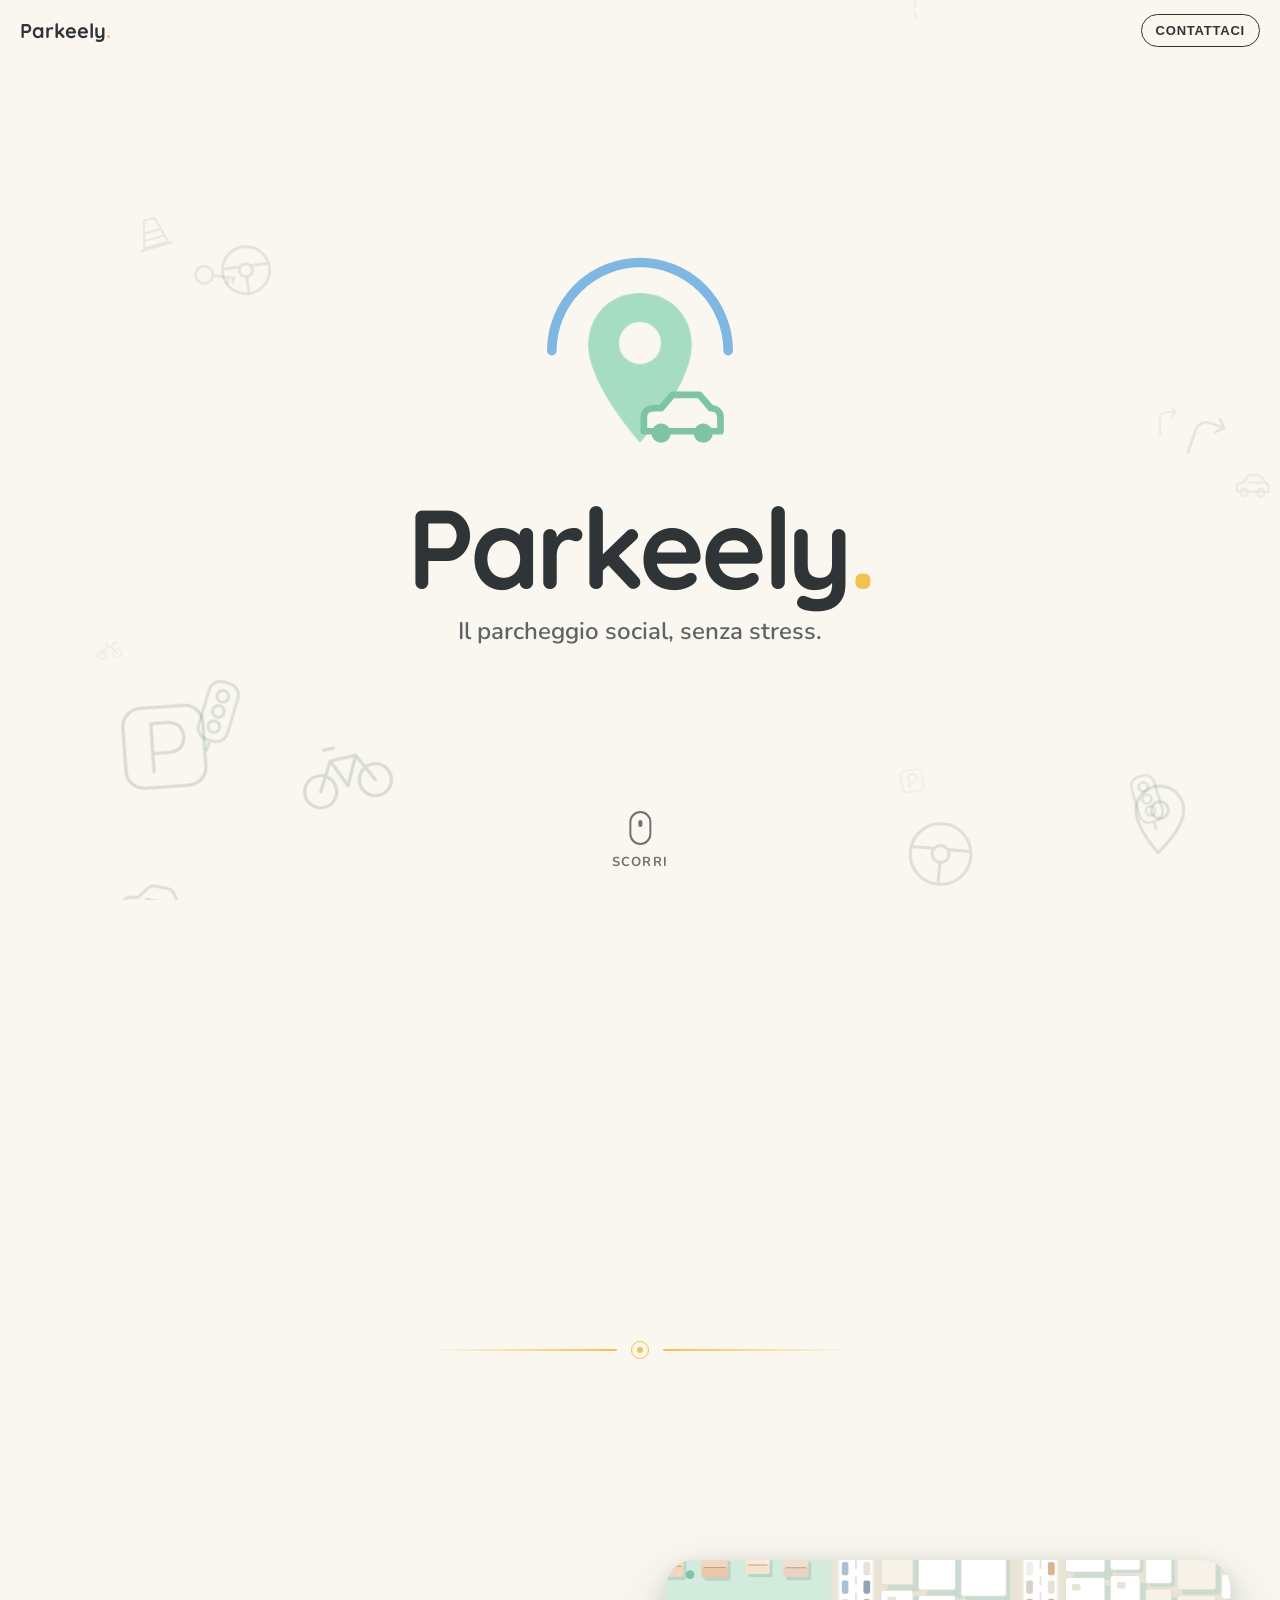
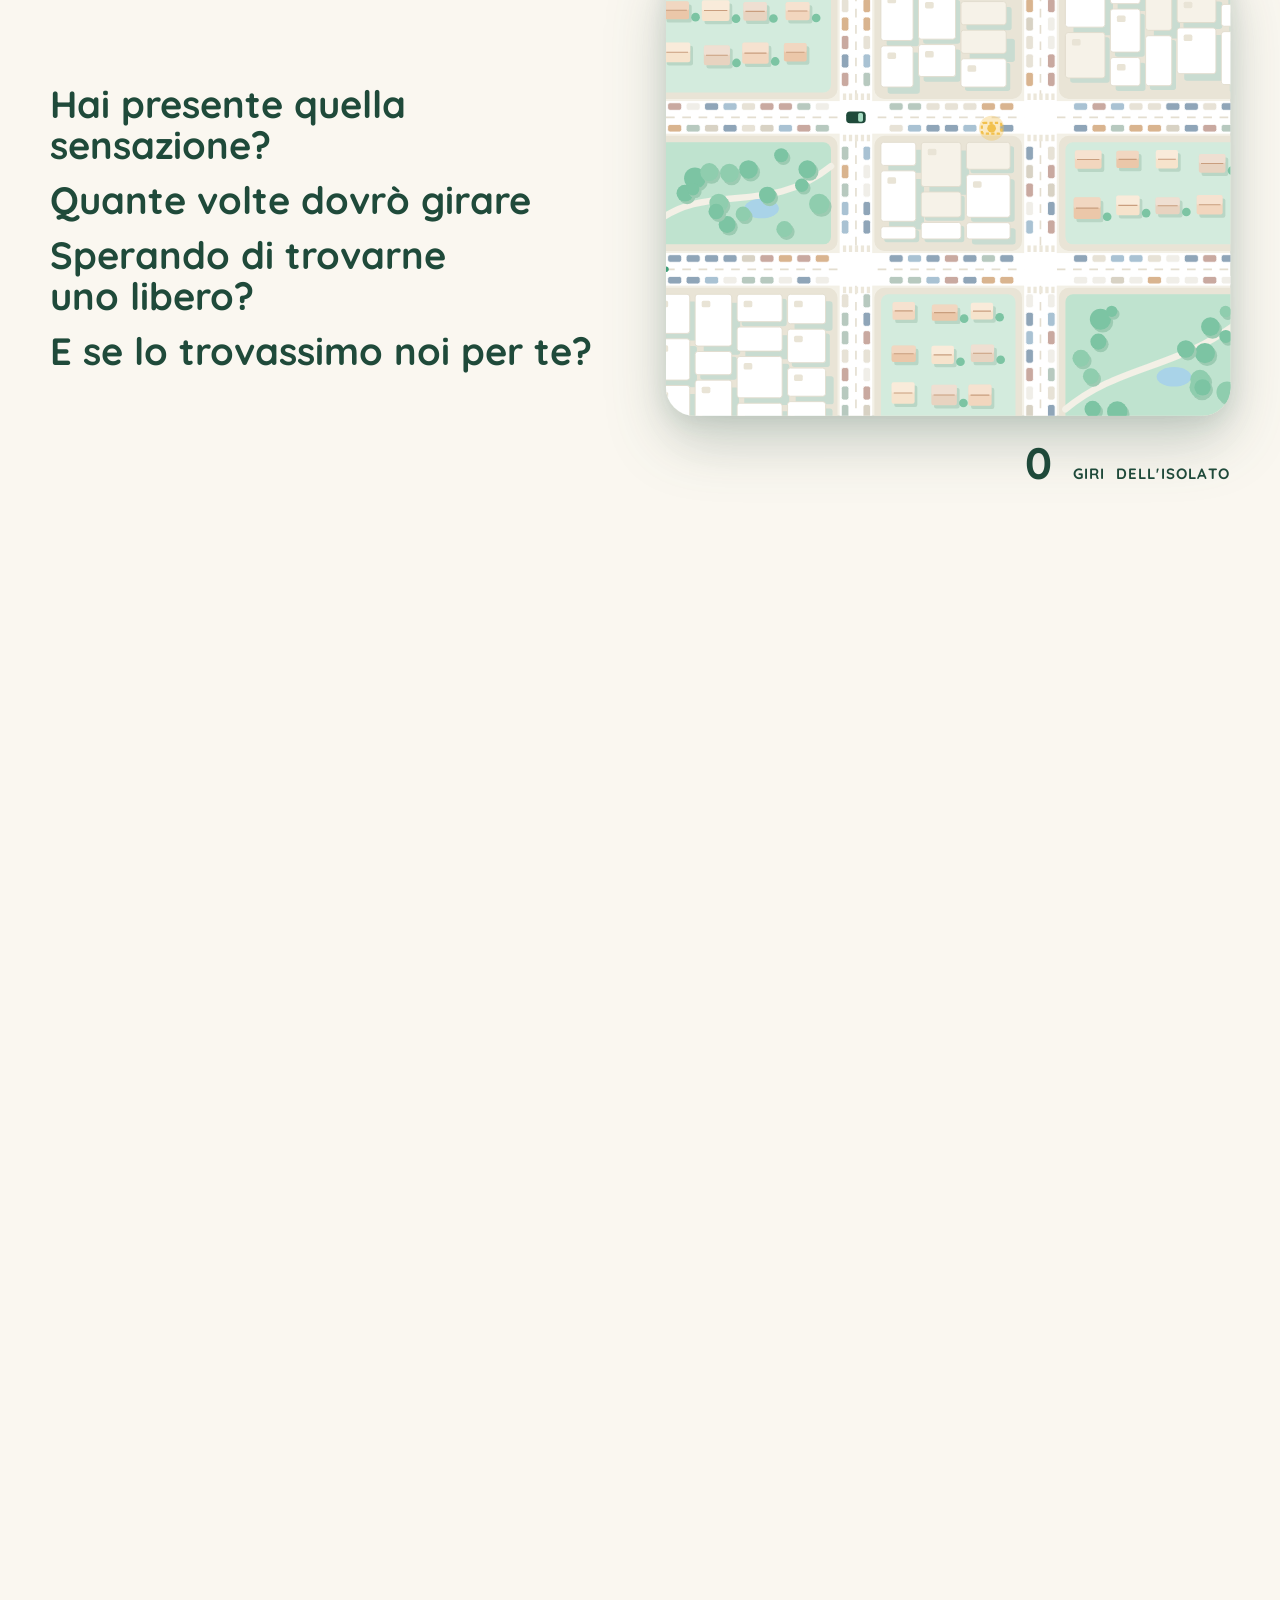
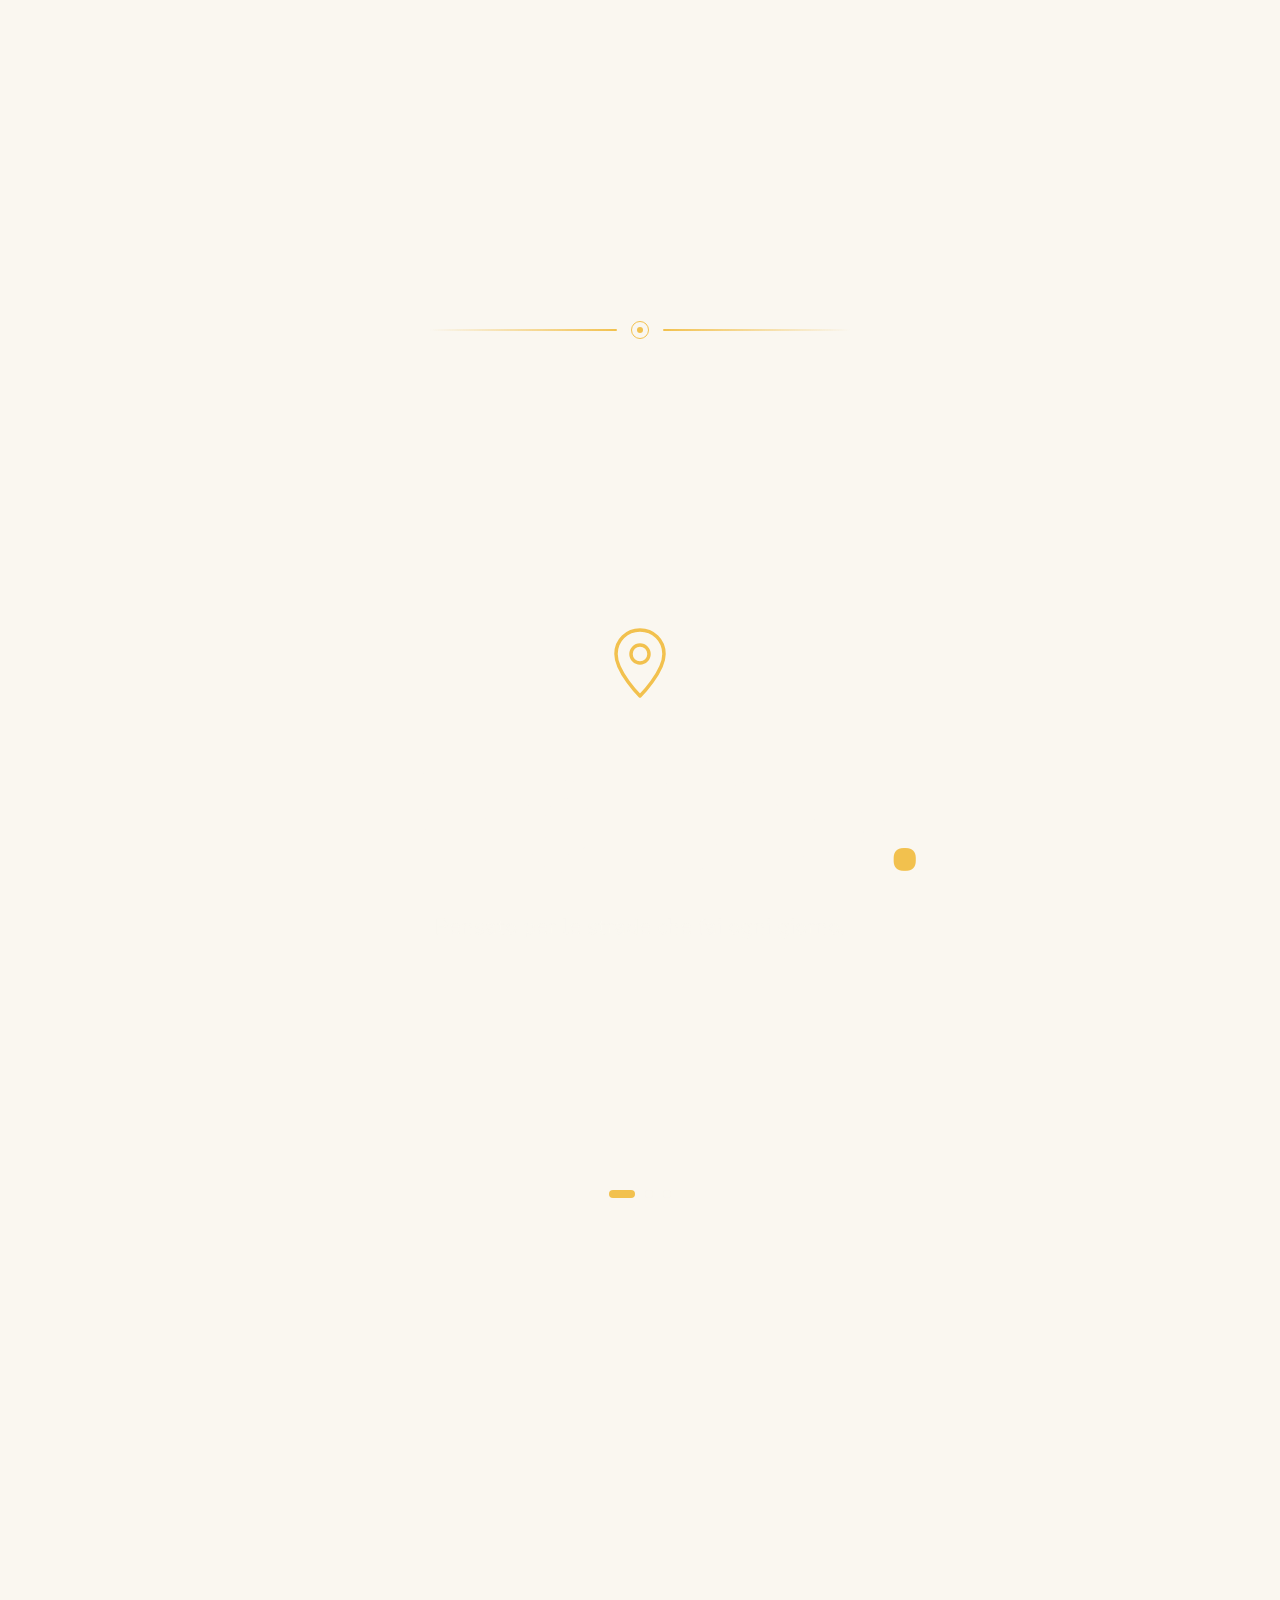
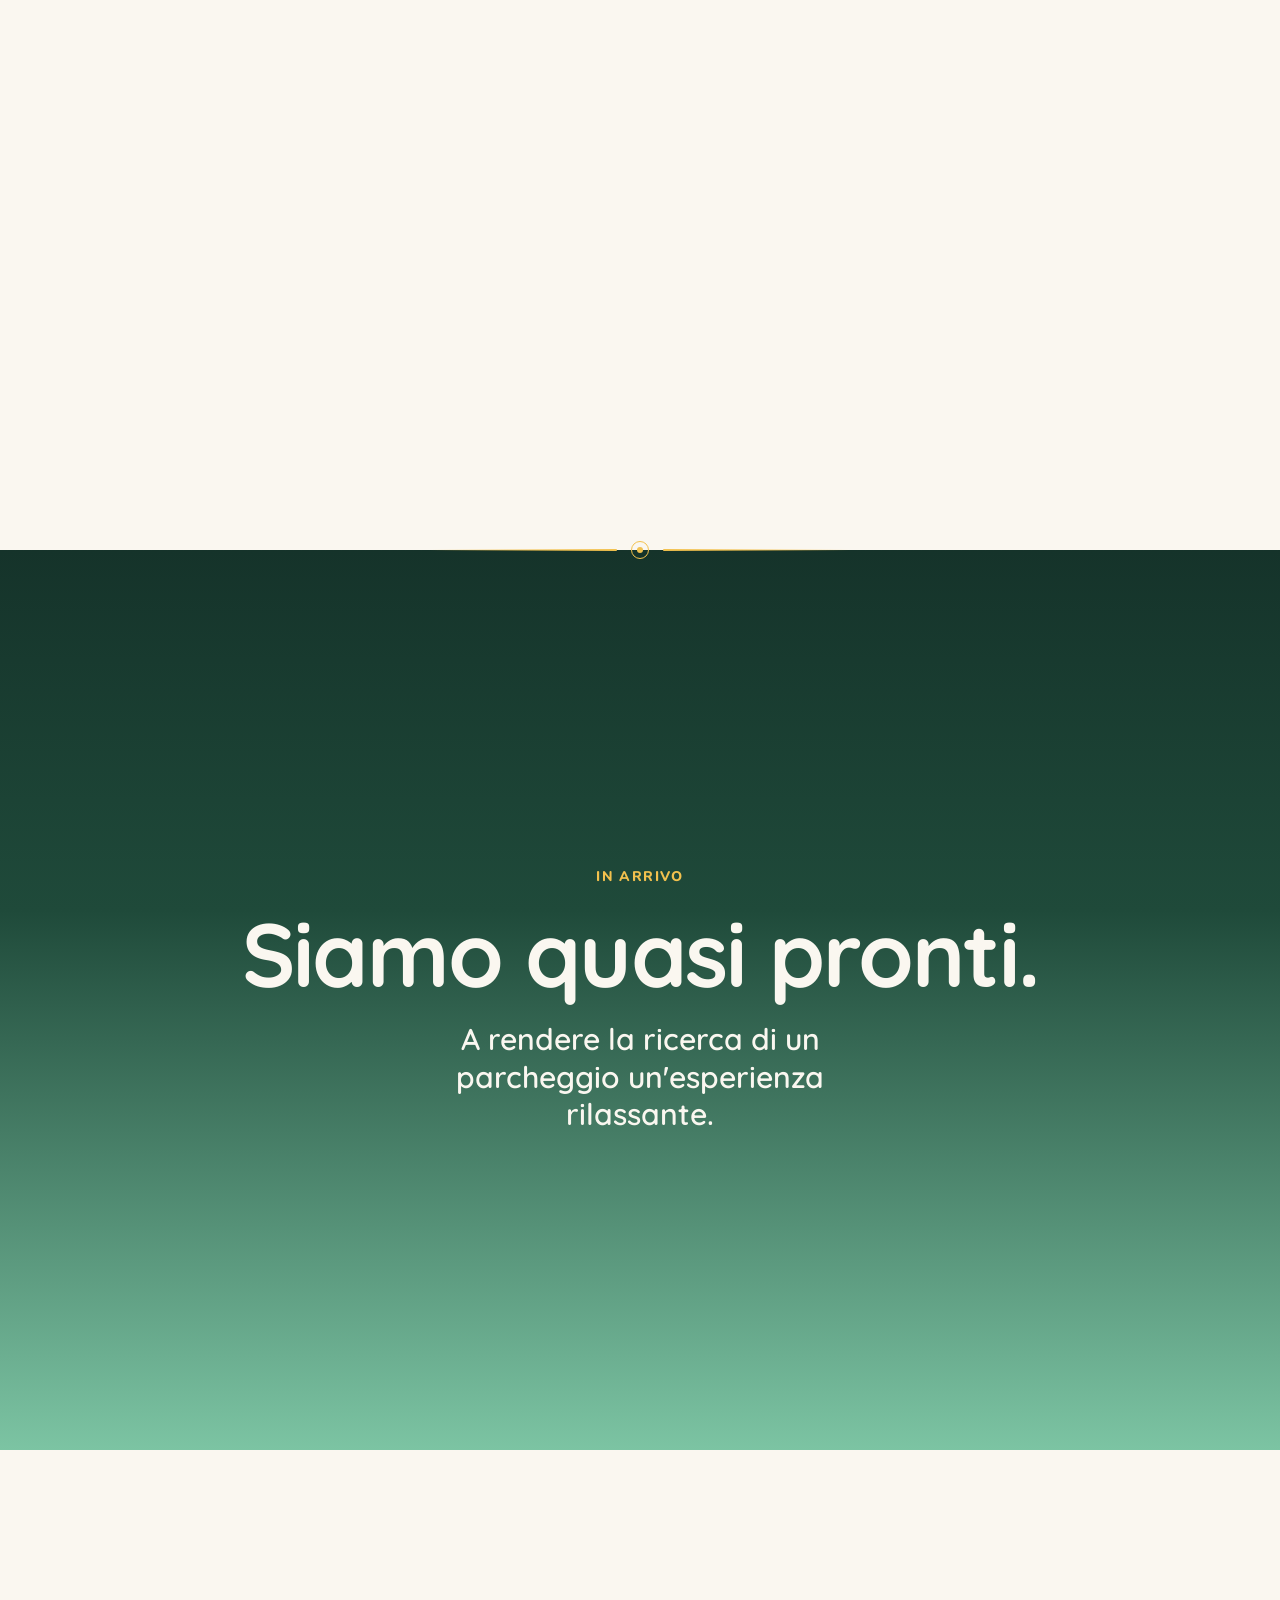
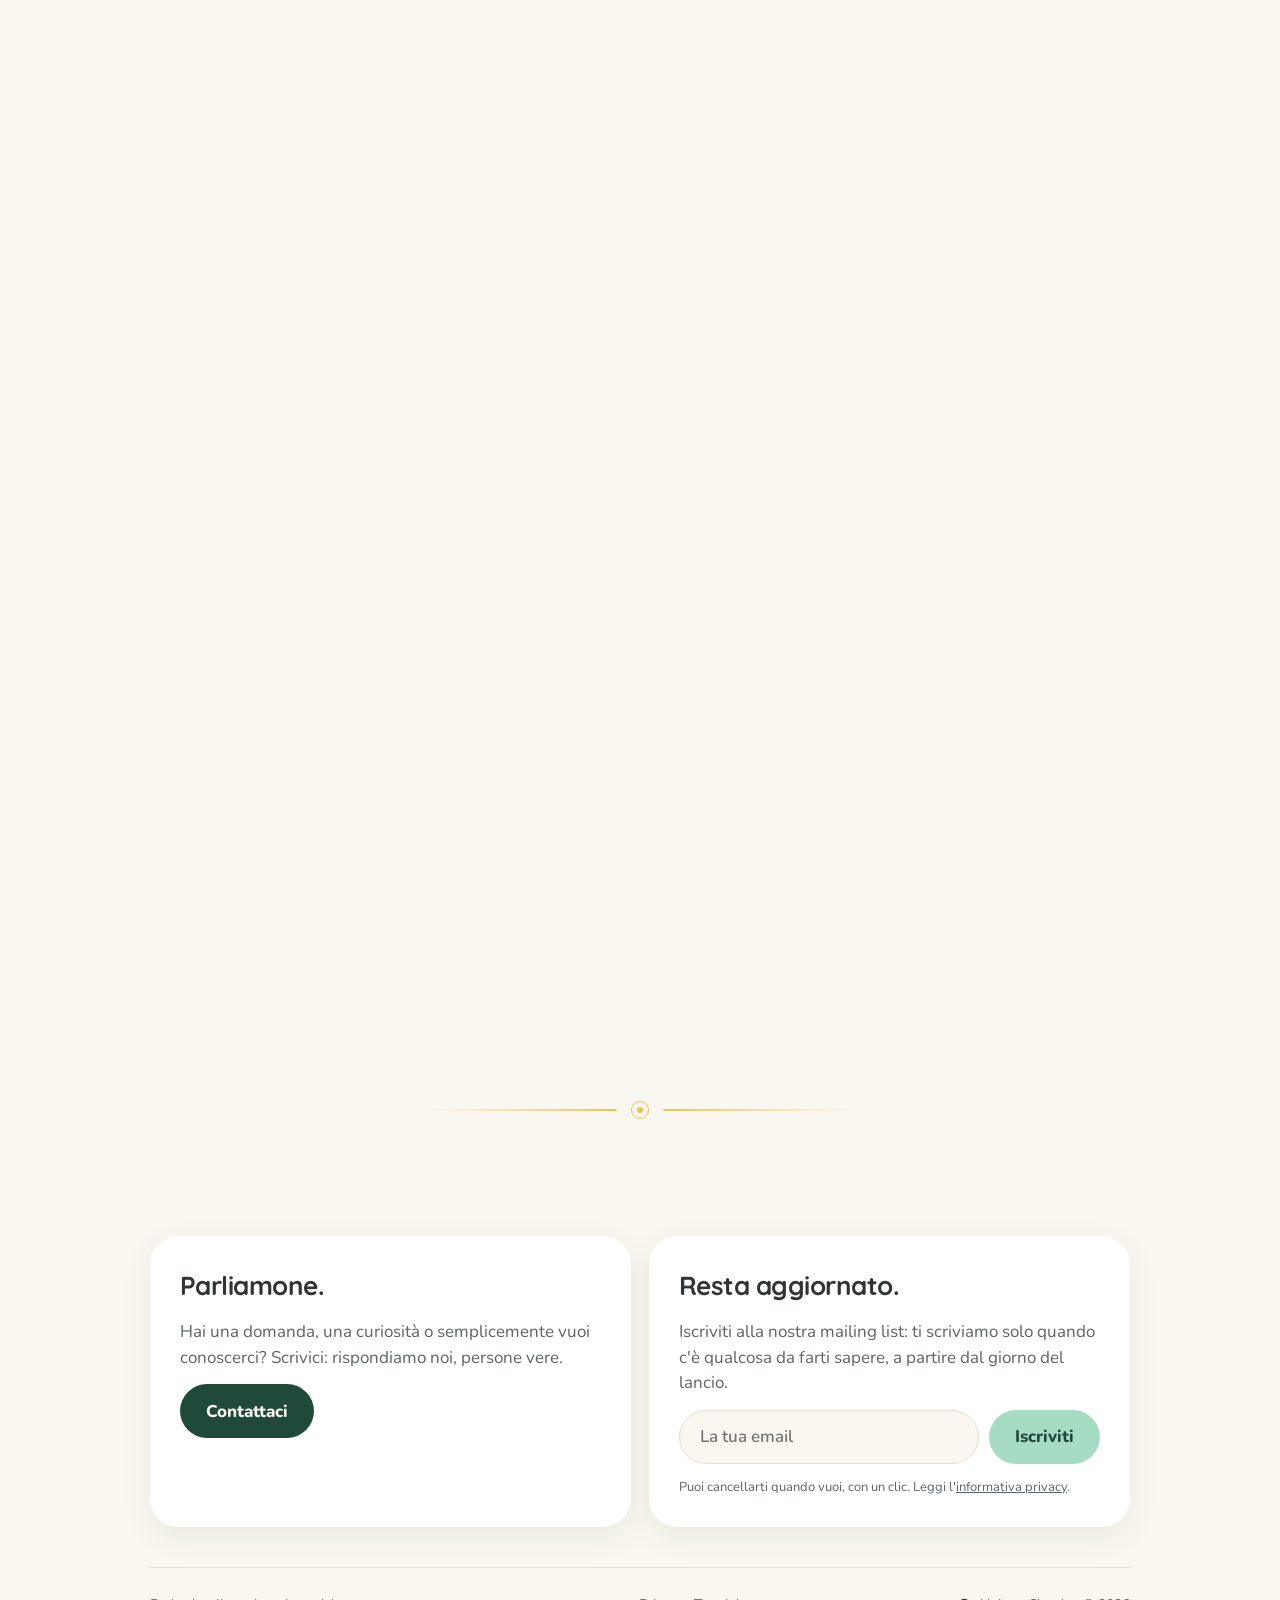
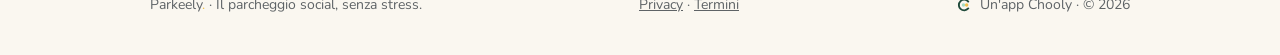
==== commit 335d5648: "Home: frasi più piccole, quella attiva più grande con un leggero alone; terza frase su due righe Co-" ====
--- a/index.html
+++ b/index.html
@@ -103,11 +103,11 @@
 .mark-hi { background: linear-gradient(transparent 58%, rgba(242,193,78,.75) 58%, rgba(242,193,78,.75) 92%, transparent 92%); padding: 0 .08em; }
 .loop-wrap { display: grid; grid-template-columns: minmax(0, 1fr) minmax(0, 1fr); align-items: center; gap: clamp(20px, 4vw, 64px); width: min(1180px, 100%); padding-top: 56px; }
 .lines { display: grid; gap: 14px; }
-.line { font-family: var(--display); font-weight: 700; font-size: clamp(26px, min(3.6vw, 5.4vh), 46px); line-height: 1.08; opacity: .18; transform: translateY(10px); transition: opacity .5s, transform .5s, font-size .45s ease, color .45s; }
+.line { font-family: var(--display); font-weight: 700; font-size: clamp(22px, min(3vw, 4.6vh), 38px); line-height: 1.08; opacity: .18; transform: translateY(10px); text-shadow: 0 0 0 transparent; transition: opacity .5s, transform .5s, font-size .45s ease, color .45s, text-shadow .6s ease; }
 .line.on { opacity: 1; transform: none; }
 /* la frase del momento è più grande; l'ultima resta grande e diventa oro */
-.line.current { font-size: clamp(32px, min(4.6vw, 6.8vh), 60px); }
-.line.final.current { color: #D9A021; }
+.line.current { font-size: clamp(32px, min(4.6vw, 6.8vh), 60px); text-shadow: 0 8px 22px rgba(31,74,58,.16), 0 0 26px rgba(255,255,255,.7); }
+.line.final.current { color: #D9A021; text-shadow: 0 8px 22px rgba(31,74,58,.12), 0 0 28px rgba(242,193,78,.45); }
 .map-col { display: grid; gap: 14px; min-width: 0; }
 .map-col .counter { justify-self: end; opacity: 0; transition: opacity .5s; }
 .map-col .counter.on { opacity: 1; }
@@ -191,7 +191,8 @@
   .loop-wrap { grid-template-columns: minmax(0, 1fr); gap: 10px; }
   .city { max-height: 42vh; }
   .cards { grid-template-columns: minmax(0, 1fr); }
-  .line { font-size: clamp(26px, 7.4vw, 40px); }
+  .line { font-size: clamp(21px, 6vw, 32px); }
+  .line.current { font-size: clamp(27px, 7.8vw, 40px); }
 }
 @media (prefers-reduced-motion: reduce) {
   .logo .arc, .logo .pin, .logo .car, .word, .word span, .motto, .cue span { animation: none !important; opacity: 1 !important; transform: none !important; stroke-dashoffset: 0 !important; }
@@ -241,7 +242,7 @@
         <div class="lines">
           <p class="line" data-at="0.03">Hai presente quella sensazione?</p>
           <p class="line" data-at="0.15">Quante volte dovrò girare</p>
-          <p class="line" data-at="0.27">Sperando di trovarne uno libero?</p>
+          <p class="line" data-at="0.27">Sperando di trovarne<br>uno libero?</p>
           <p class="line final" data-at="0.62">E se lo trovassimo noi per te?</p>
         </div>
         <div class="map-col">
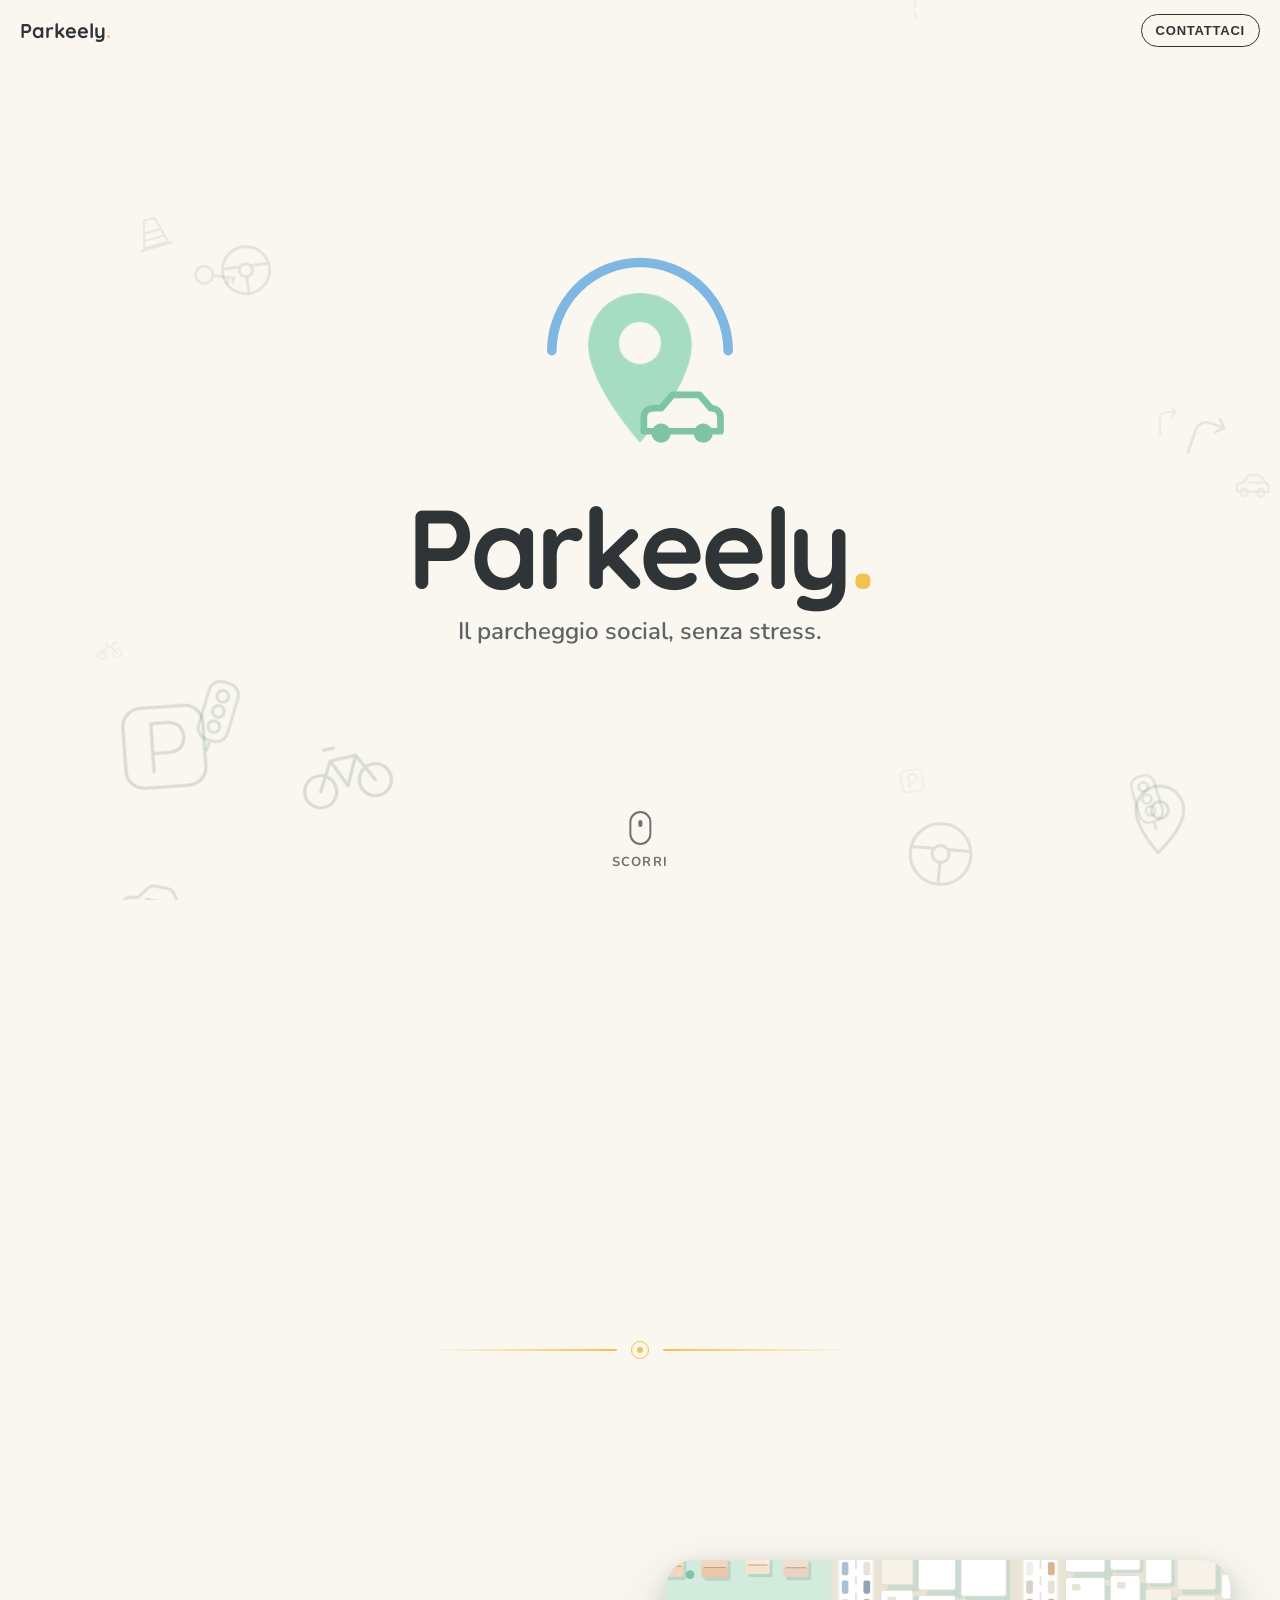
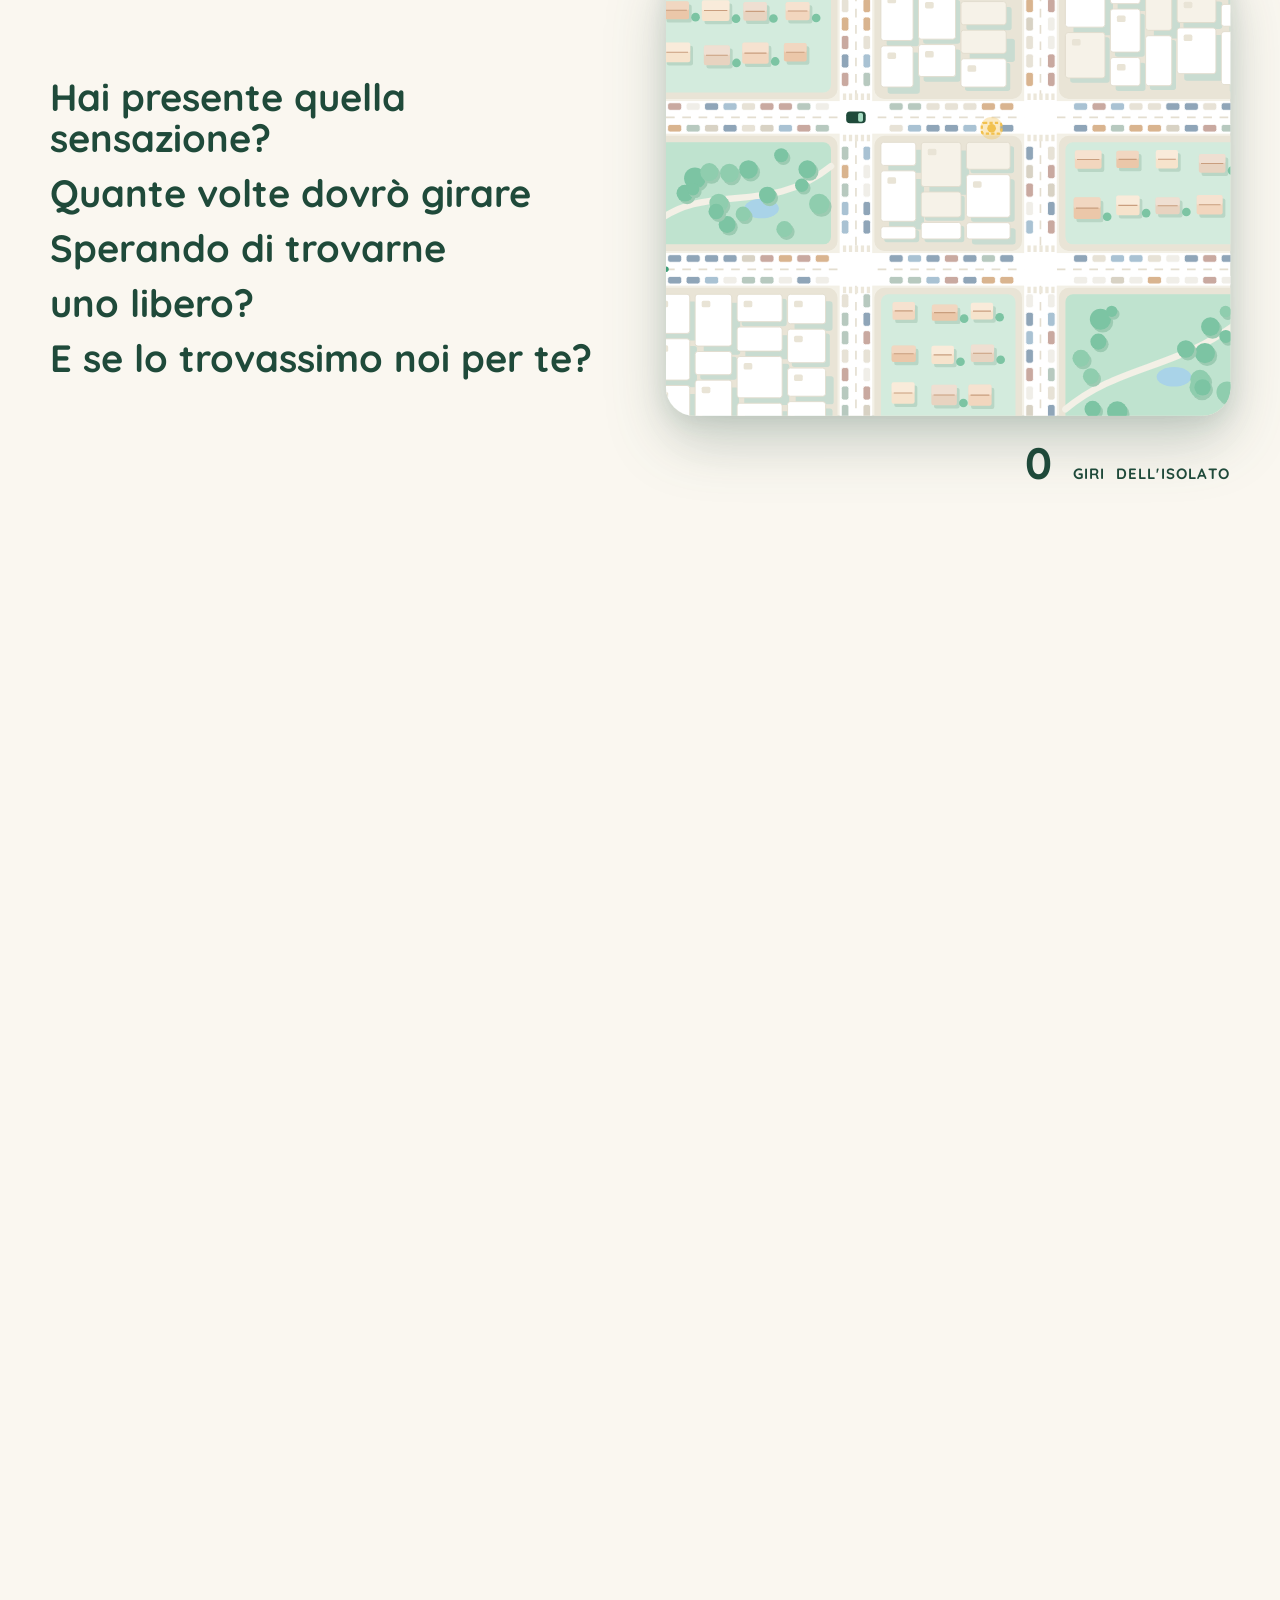
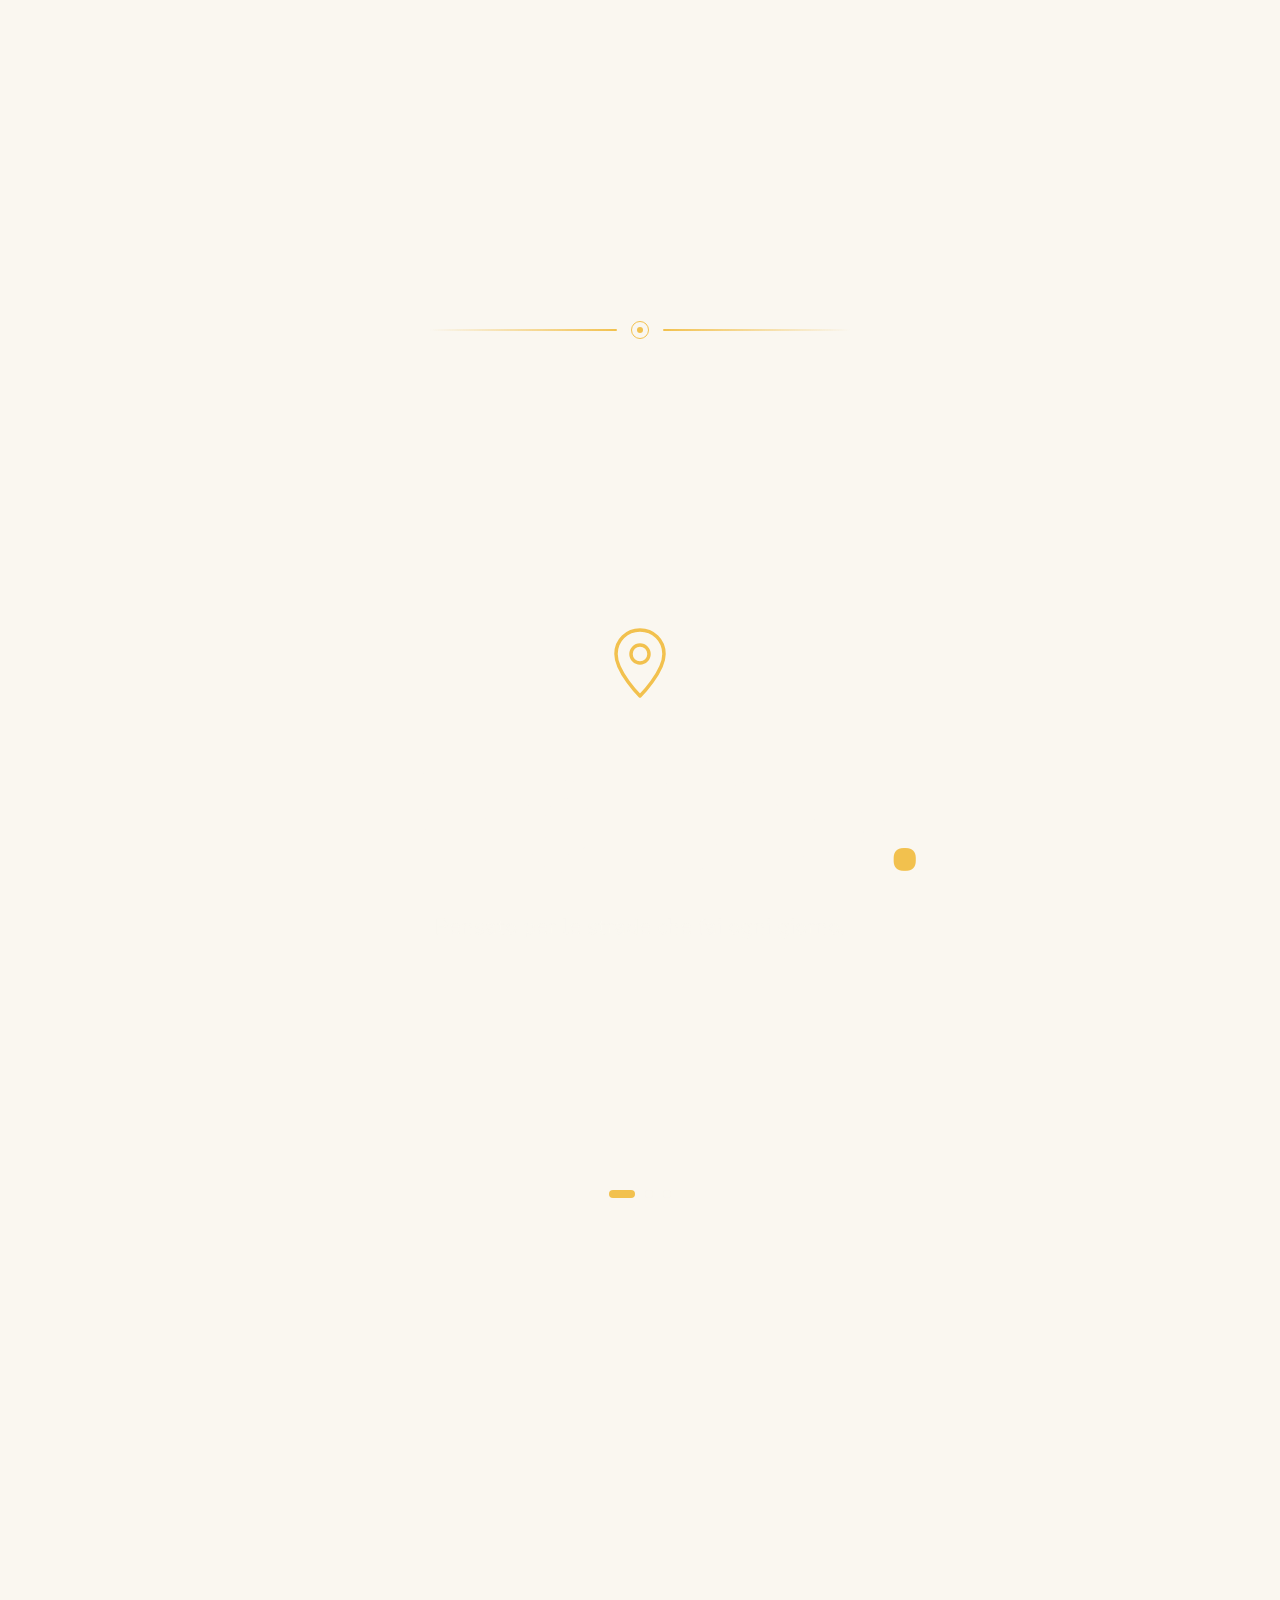
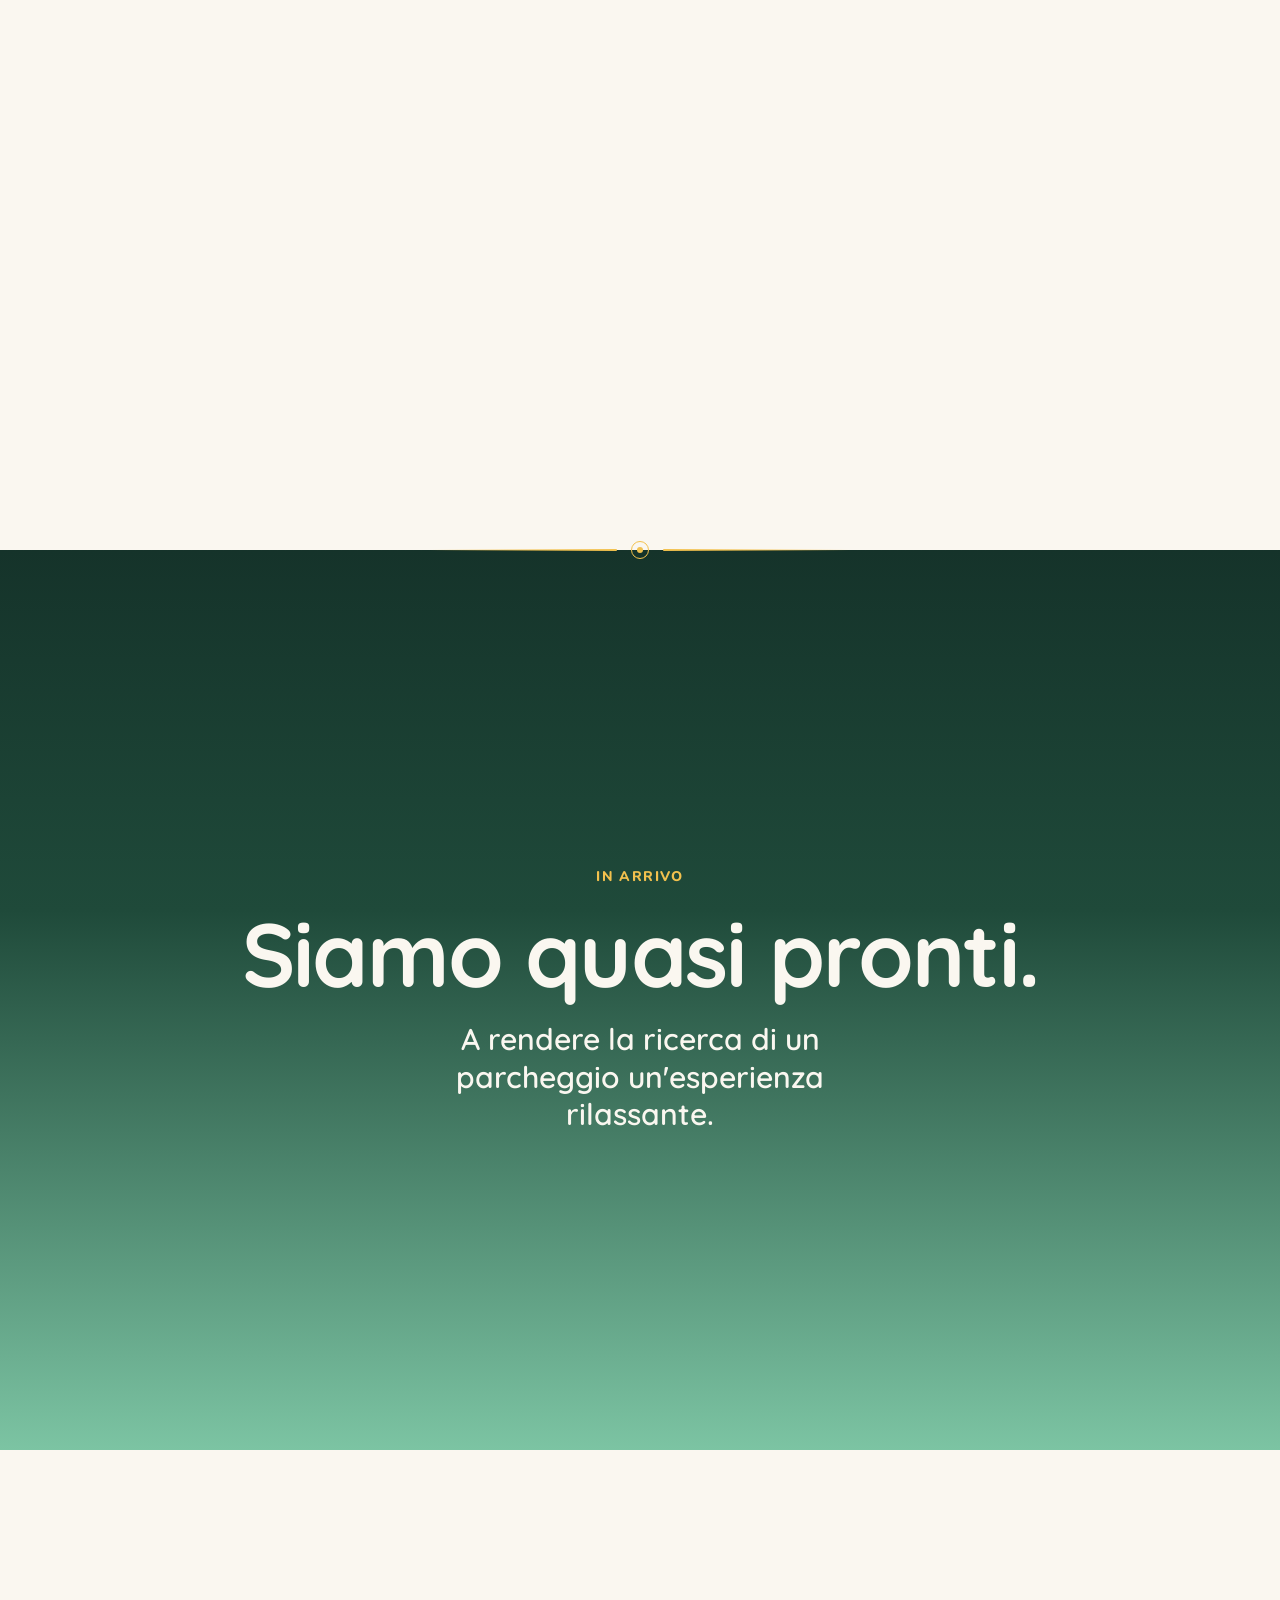
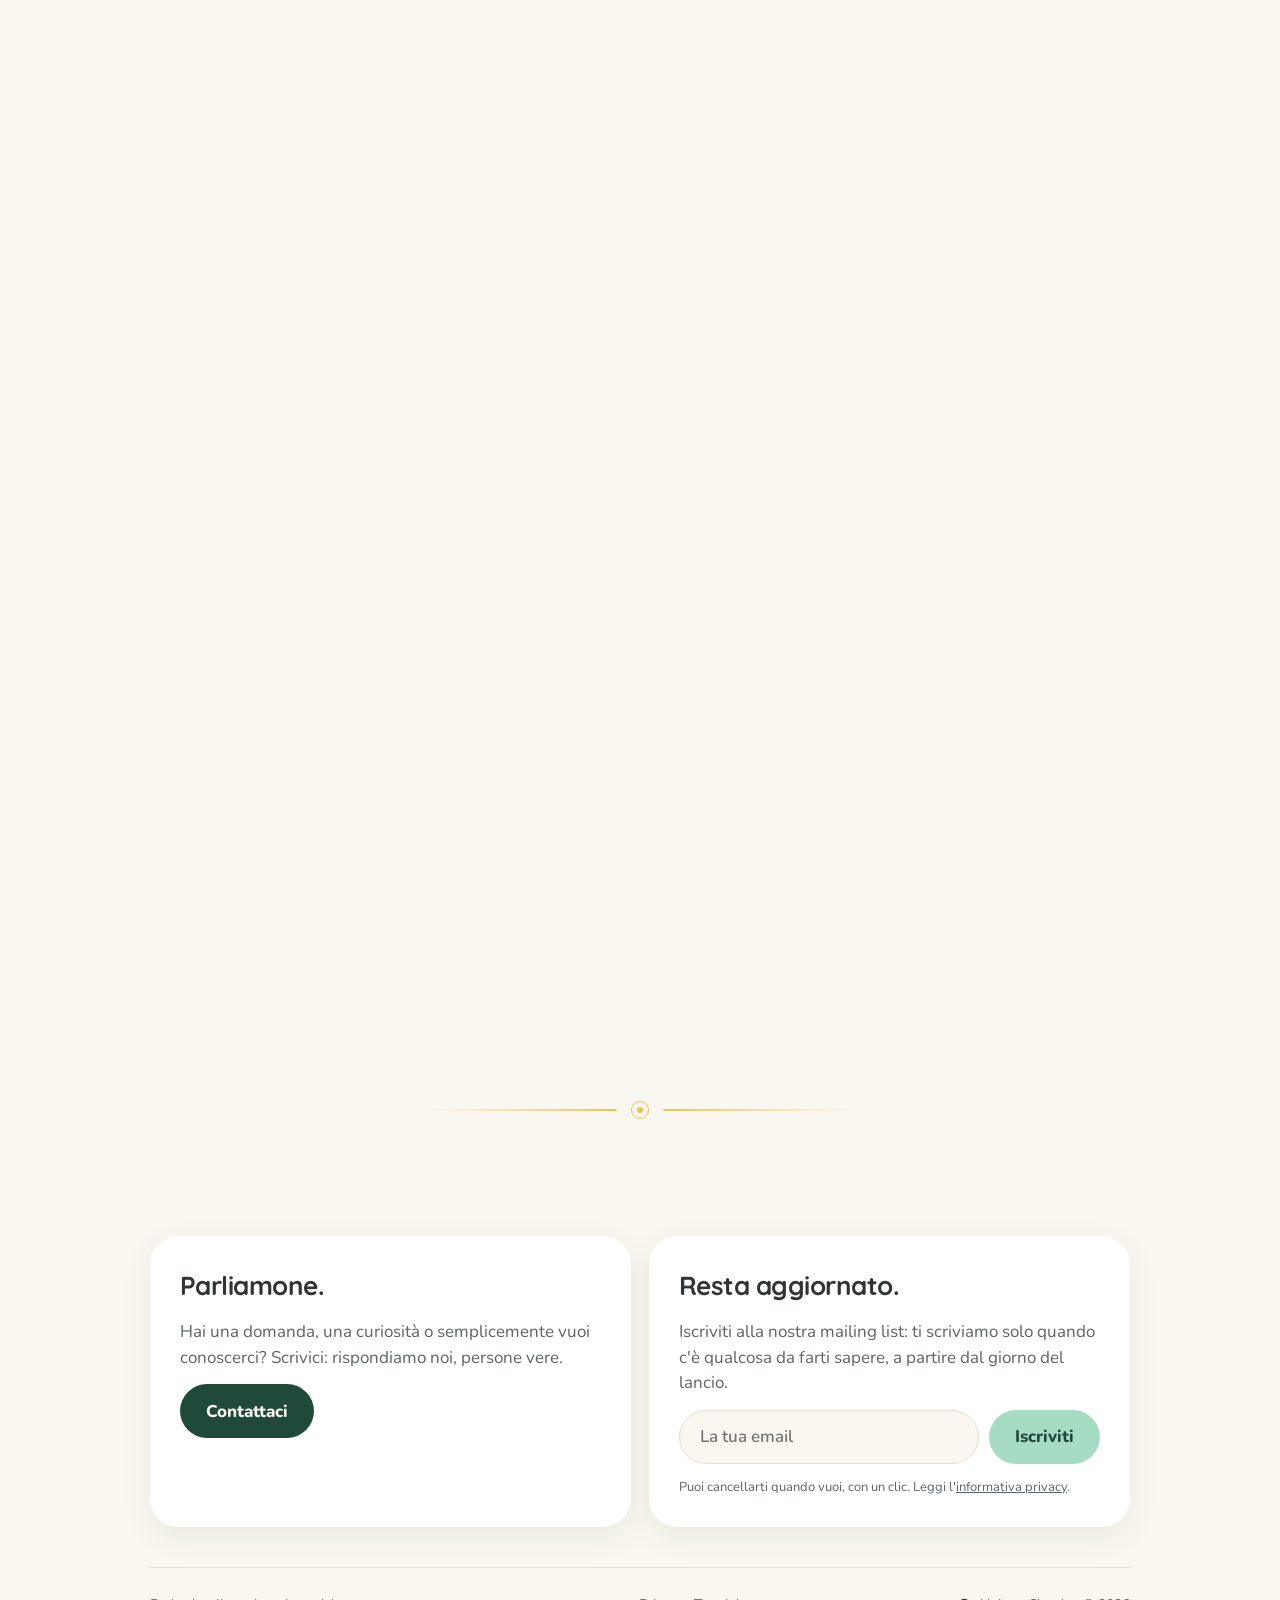
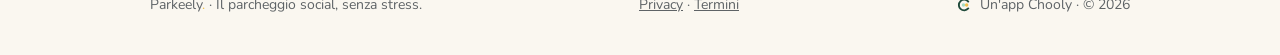
==== commit 809b074e: "Home: quattro frasi separate a tempi uguali durante i giri, solo ombra sotto quando si ingrandiscono" ====
--- a/index.html
+++ b/index.html
@@ -106,10 +106,13 @@
 .line { font-family: var(--display); font-weight: 700; font-size: clamp(22px, min(3vw, 4.6vh), 38px); line-height: 1.08; opacity: .18; transform: translateY(10px); text-shadow: 0 0 0 transparent; transition: opacity .5s, transform .5s, font-size .45s ease, color .45s, text-shadow .6s ease; }
 .line.on { opacity: 1; transform: none; }
 /* la frase del momento è più grande; l'ultima resta grande e diventa oro */
-.line.current { font-size: clamp(32px, min(4.6vw, 6.8vh), 60px); text-shadow: 0 8px 22px rgba(31,74,58,.16), 0 0 26px rgba(255,255,255,.7); }
-.line.final.current { color: #D9A021; text-shadow: 0 8px 22px rgba(31,74,58,.12), 0 0 28px rgba(242,193,78,.45); }
+.line.current { font-size: clamp(32px, min(4.6vw, 6.8vh), 60px); text-shadow: 0 10px 16px rgba(31,74,58,.2); }
+.line.final.current { color: #D9A021; text-shadow: 0 10px 16px rgba(92,67,10,.22); }
 .map-col { display: grid; gap: 14px; min-width: 0; }
-.map-col .counter { justify-self: end; opacity: 0; transition: opacity .5s; }
+.map-col .counter { justify-self: end; opacity: 0; transition: opacity .5s, transform .8s cubic-bezier(.2,.8,.2,1); }
+.map-col .counter b { transition: font-size .8s cubic-bezier(.2,.8,.2,1), color .8s, text-shadow .8s; }
+/* tornato a zero: scivola al centro, lo 0 cresce e diventa oro */
+.map-col .counter.zero b { font-size: 84px; min-width: 0; line-height: .9; color: #D9A021; text-shadow: 0 10px 16px rgba(92,67,10,.22); }
 .map-col .counter.on { opacity: 1; }
 .line.small { font-family: var(--body); font-weight: 700; font-size: clamp(17px, 1.8vw, 20px); color: var(--menta-scuro); }
 .counter { font-family: var(--display); font-weight: 700; font-size: 15px; letter-spacing: .08em; text-transform: uppercase; display: flex; gap: 10px; align-items: baseline; }
@@ -240,9 +243,10 @@
     <div class="stage">
       <div class="loop-wrap">
         <div class="lines">
-          <p class="line" data-at="0.03">Hai presente quella sensazione?</p>
+          <p class="line" data-at="0.02">Hai presente quella sensazione?</p>
           <p class="line" data-at="0.15">Quante volte dovrò girare</p>
-          <p class="line" data-at="0.27">Sperando di trovarne<br>uno libero?</p>
+          <p class="line" data-at="0.28">Sperando di trovarne</p>
+          <p class="line" data-at="0.41">uno libero?</p>
           <p class="line final" data-at="0.62">E se lo trovassimo noi per te?</p>
         </div>
         <div class="map-col">
@@ -592,6 +596,11 @@
     }
     for (const l of lines2) l.classList.toggle('current', l === cur);
     counterEl.classList.toggle('on', p2 >= .08);
+    const zero = p2 >= .58;
+    counterEl.classList.toggle('zero', zero);
+    // al centro sotto la mappa: lo sposto di metà dello spazio libero (ricalcolato mentre lo 0 cresce)
+    const free = counterEl.parentElement.clientWidth - counterEl.offsetWidth;
+    counterEl.style.transform = zero ? `translateX(${(-free / 2).toFixed(1)}px)` : 'none';
     // il buio arriva mentre la scena del giro scorre via e sale quella della notte
     const dusk = ease(clamp((innerHeight * 1.15 - s3.getBoundingClientRect().top) / (innerHeight * 1.15)));
     root.setProperty('--dusk', dusk.toFixed(4));
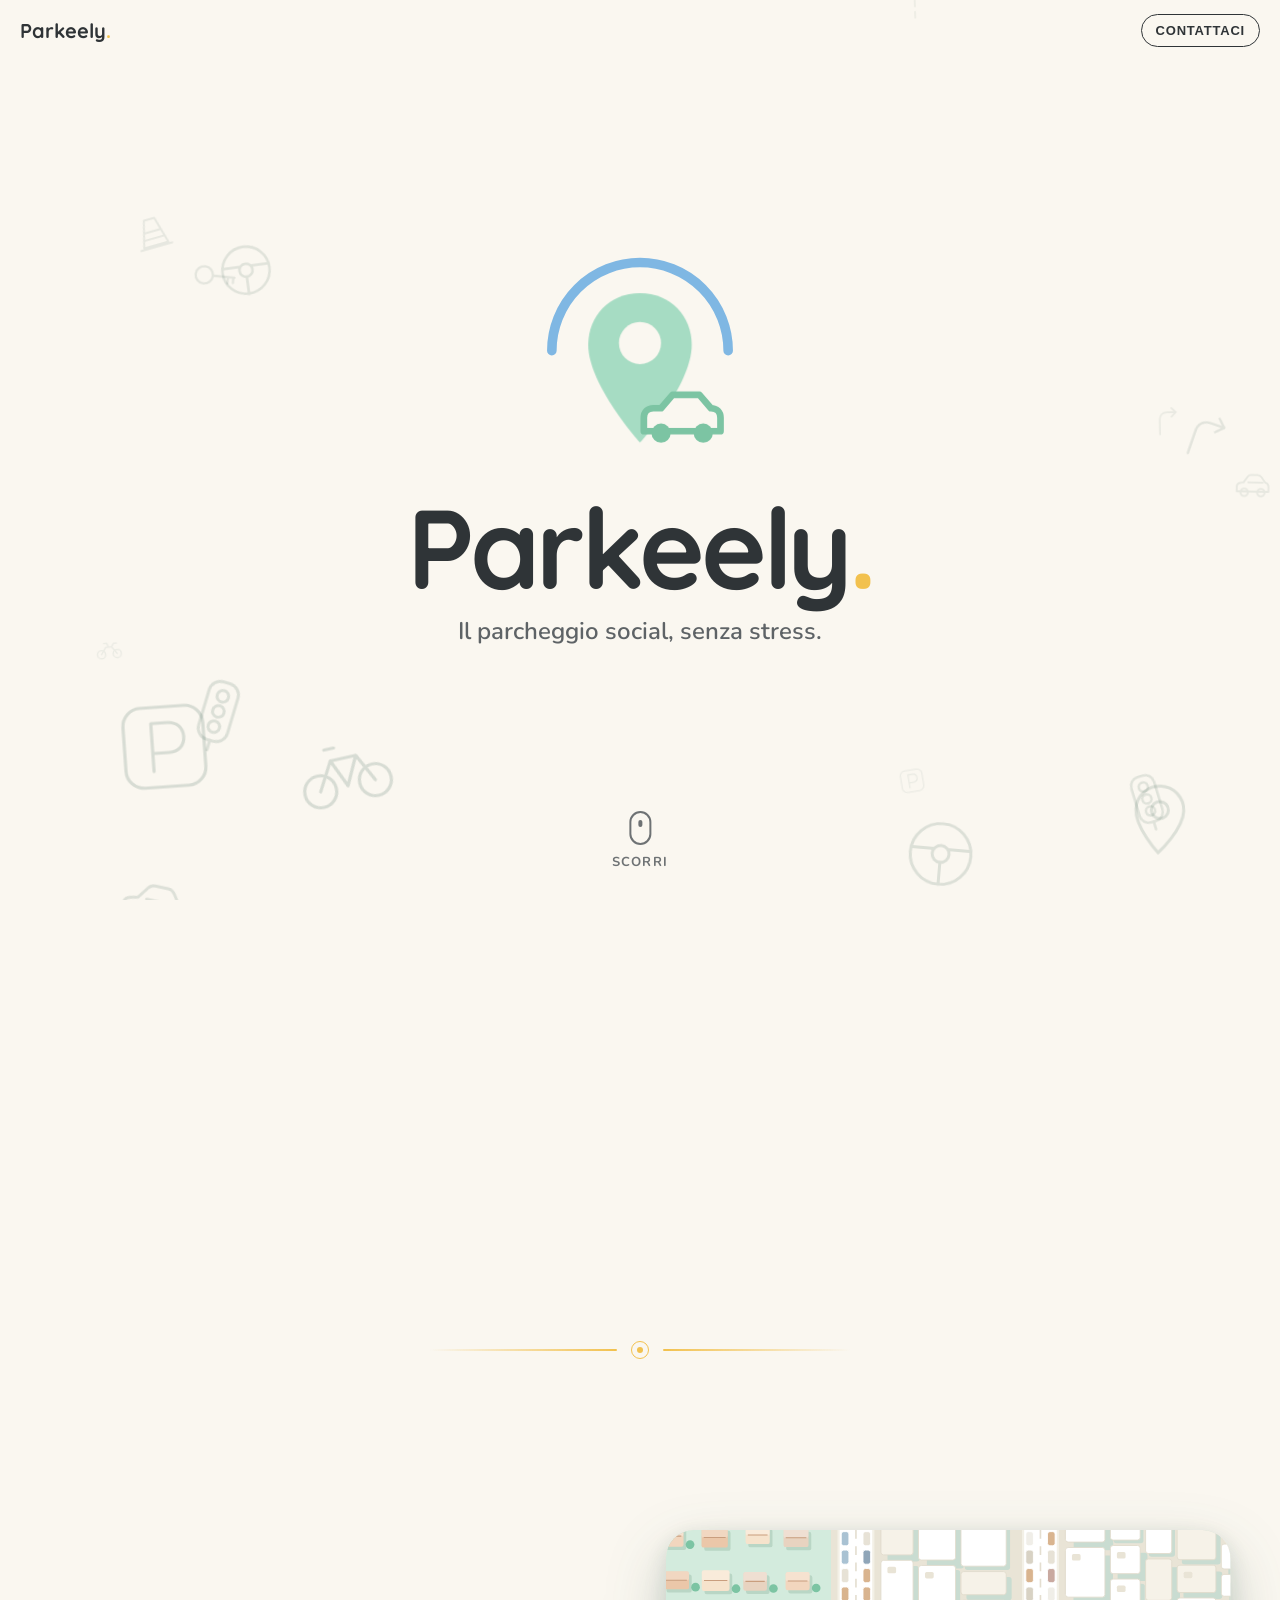
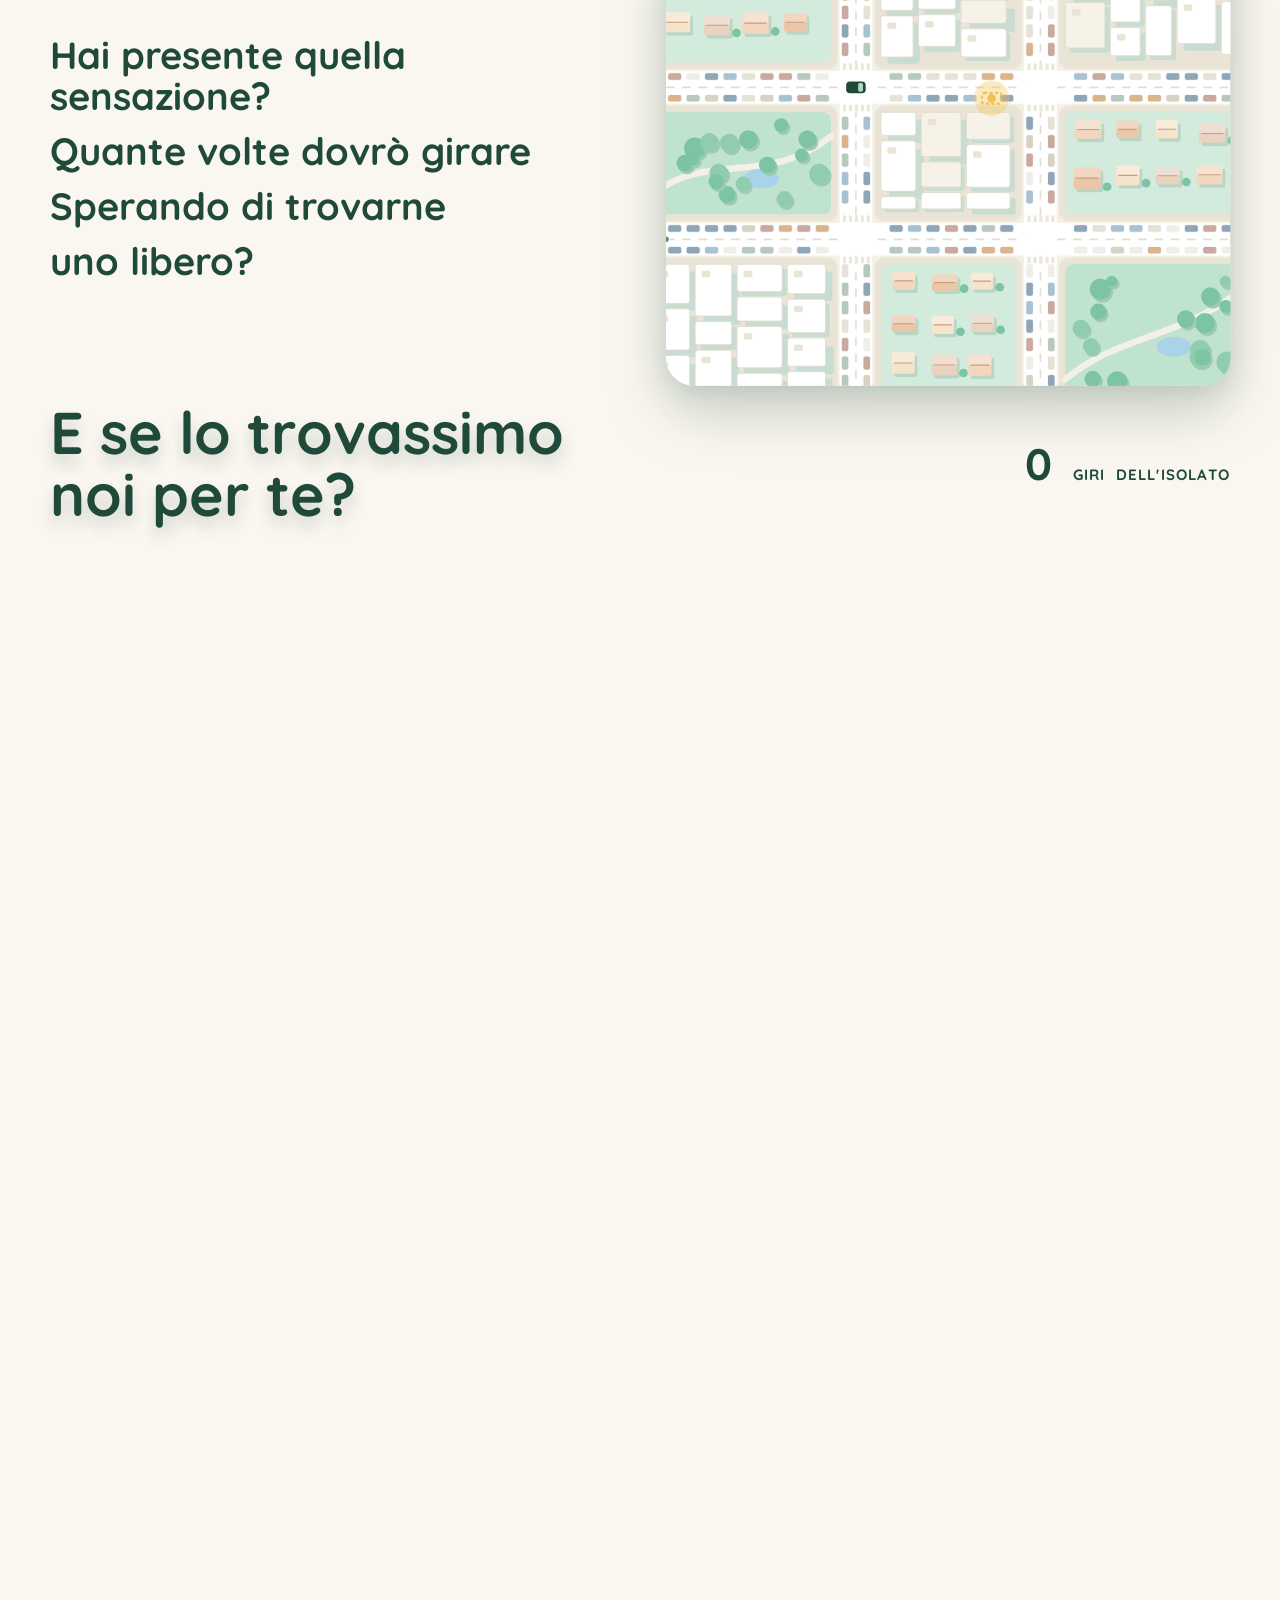
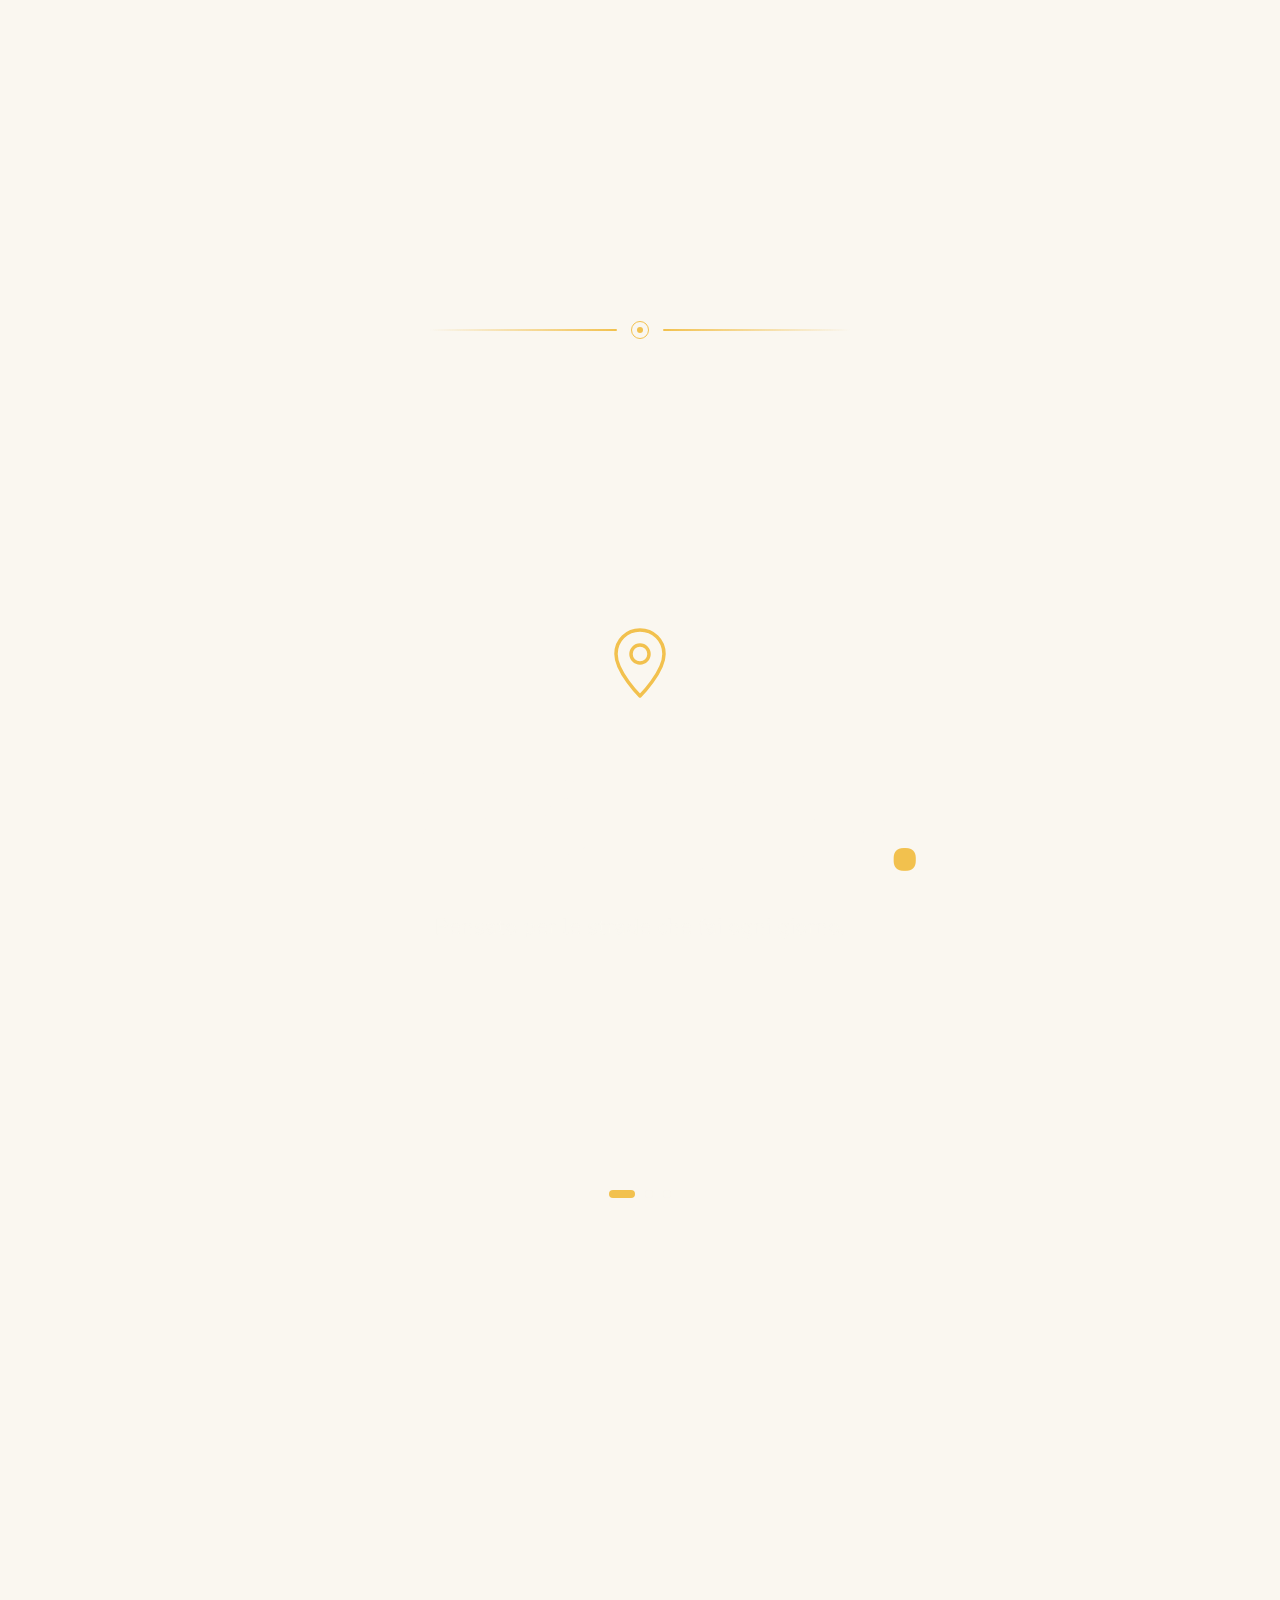
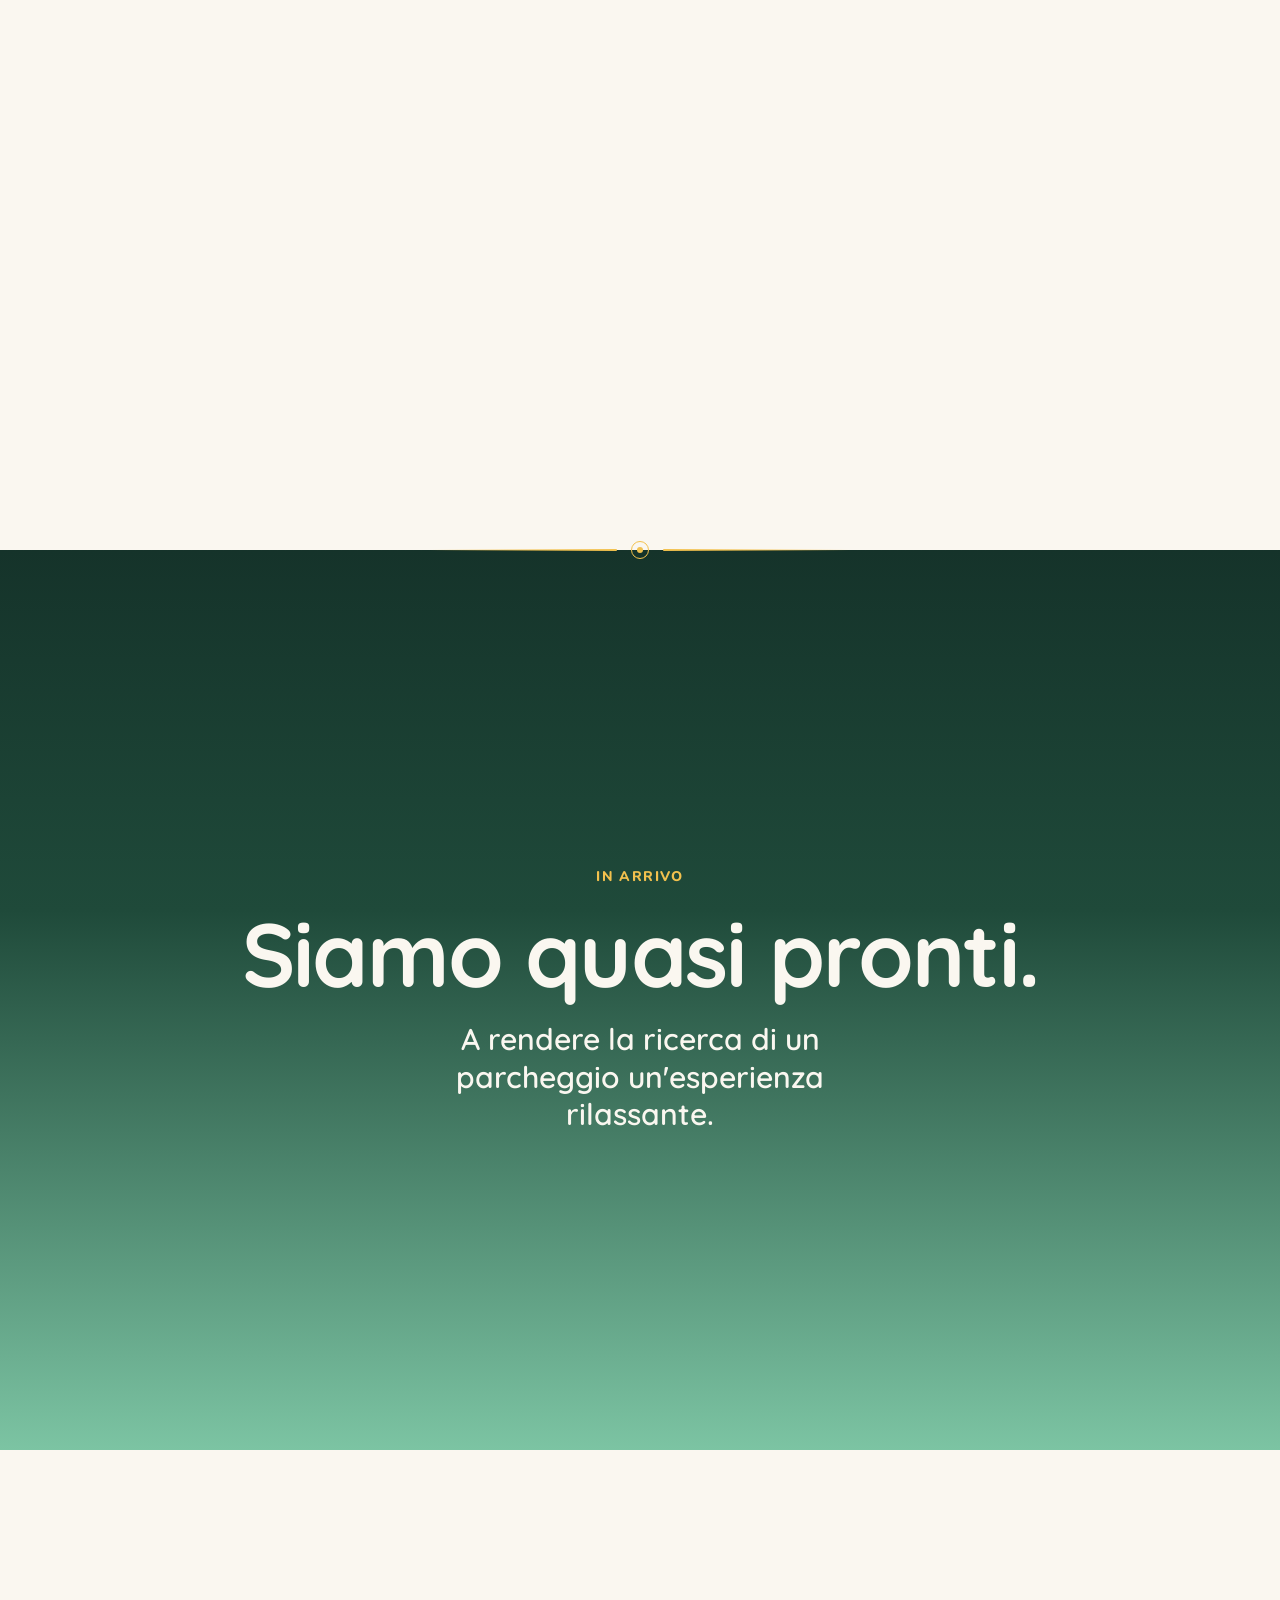
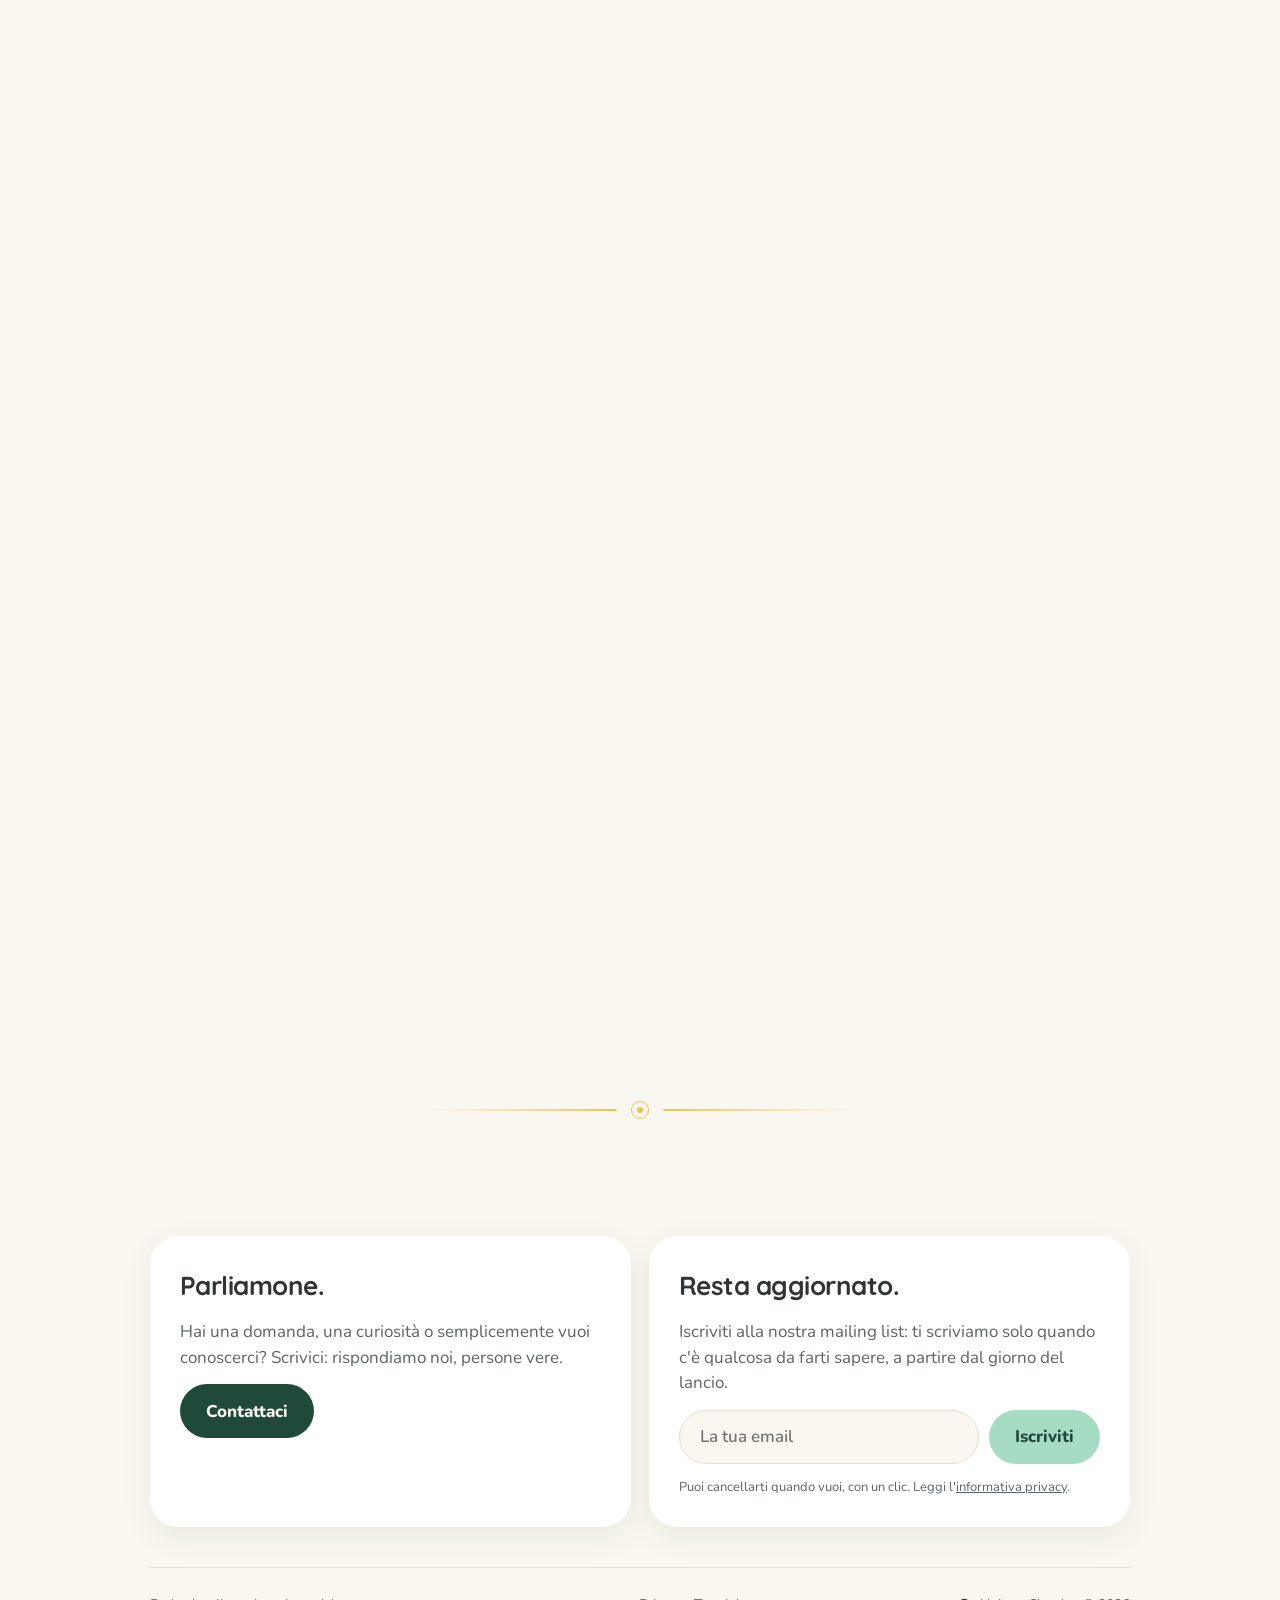
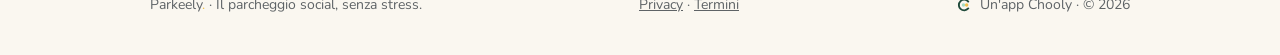
==== commit c81a2260: "Home: frasi centrate sulla mappa, frase finale verde che compare a fine giri all'altezza del contato" ====
--- a/index.html
+++ b/index.html
@@ -101,14 +101,18 @@
 .backdrop .stars2 { position: absolute; inset: 0; opacity: var(--dusk, 0); background-image: radial-gradient(1.2px 1.2px at 12% 18%, #FAF7F0 50%, transparent 51%), radial-gradient(1px 1px at 72% 12%, #FAF7F0 50%, transparent 51%), radial-gradient(1.4px 1.4px at 40% 70%, #FAF7F0 50%, transparent 51%), radial-gradient(1px 1px at 86% 58%, #FAF7F0 50%, transparent 51%), radial-gradient(1.2px 1.2px at 24% 86%, #FAF7F0 50%, transparent 51%), radial-gradient(1px 1px at 58% 36%, #FAF7F0 50%, transparent 51%); }
 #s2 .stage { background: transparent; color: color-mix(in srgb, var(--crema) calc(var(--dusk, 0) * 100%), var(--menta-scuro)); }
 .mark-hi { background: linear-gradient(transparent 58%, rgba(242,193,78,.75) 58%, rgba(242,193,78,.75) 92%, transparent 92%); padding: 0 .08em; }
-.loop-wrap { display: grid; grid-template-columns: minmax(0, 1fr) minmax(0, 1fr); align-items: center; gap: clamp(20px, 4vw, 64px); width: min(1180px, 100%); padding-top: 56px; }
-.lines { display: grid; gap: 14px; }
+/* quattro frasi centrate rispetto alla mappa; sotto, la frase finale alla stessa altezza del contatore */
+.loop-wrap { display: grid; grid-template-columns: minmax(0, 1fr) minmax(0, 1fr); grid-template-areas: "lines map" "final counter"; align-items: center; column-gap: clamp(20px, 4vw, 64px); row-gap: 16px; width: min(1180px, 100%); padding-top: 56px; }
+.lines { grid-area: lines; display: grid; gap: 14px; align-self: center; }
+.final { grid-area: final; font-family: var(--display); font-weight: 700; font-size: clamp(32px, min(4.6vw, 6.8vh), 60px); line-height: 1.05; color: inherit; opacity: 0; transform: translateY(14px); text-shadow: 0 10px 16px rgba(31,74,58,.2); transition: opacity .9s ease, transform .9s cubic-bezier(.2,.8,.2,1); }
+.final.on { opacity: 1; transform: none; }
 .line { font-family: var(--display); font-weight: 700; font-size: clamp(22px, min(3vw, 4.6vh), 38px); line-height: 1.08; opacity: .18; transform: translateY(10px); text-shadow: 0 0 0 transparent; transition: opacity .5s, transform .5s, font-size .45s ease, color .45s, text-shadow .6s ease; }
 .line.on { opacity: 1; transform: none; }
 /* la frase del momento è più grande; l'ultima resta grande e diventa oro */
 .line.current { font-size: clamp(32px, min(4.6vw, 6.8vh), 60px); text-shadow: 0 10px 16px rgba(31,74,58,.2); }
-.line.final.current { color: #D9A021; text-shadow: 0 10px 16px rgba(92,67,10,.22); }
-.map-col { display: grid; gap: 14px; min-width: 0; }
+.map-col { display: contents; }
+.map-col .city { grid-area: map; }
+.map-col .counter { grid-area: counter; }
 .map-col .counter { justify-self: end; opacity: 0; transition: opacity .5s, transform .8s cubic-bezier(.2,.8,.2,1); }
 .map-col .counter b { transition: font-size .8s cubic-bezier(.2,.8,.2,1), color .8s, text-shadow .8s; }
 /* tornato a zero: scivola al centro, lo 0 cresce e diventa oro */
@@ -191,7 +195,8 @@
 .btn:disabled { opacity: .6; cursor: default; }
 
 @media (max-width: 760px) {
-  .loop-wrap { grid-template-columns: minmax(0, 1fr); gap: 10px; }
+  .loop-wrap { grid-template-columns: minmax(0, 1fr); grid-template-areas: "lines" "map" "counter" "final"; row-gap: 10px; }
+  .final { font-size: clamp(27px, 7.8vw, 40px); }
   .city { max-height: 42vh; }
   .cards { grid-template-columns: minmax(0, 1fr); }
   .line { font-size: clamp(21px, 6vw, 32px); }
@@ -247,8 +252,8 @@
           <p class="line" data-at="0.15">Quante volte dovrò girare</p>
           <p class="line" data-at="0.28">Sperando di trovarne</p>
           <p class="line" data-at="0.41">uno libero?</p>
-          <p class="line final" data-at="0.62">E se lo trovassimo noi per te?</p>
         </div>
+        <p class="final" id="finalLine">E se lo trovassimo noi per te?</p>
         <div class="map-col">
         <svg class="city" id="city" viewBox="0 0 520 420" aria-hidden="true" shape-rendering="geometricPrecision">
           <defs>
@@ -517,7 +522,7 @@
 
   // Scena 2: geometria del giro
   const loop = $('#loop'), trail = $('#trail'), direct = $('#direct'), car = $('#car'), dest = $('#dest'), laps = $('#laps');
-  const lapsWord = $('#lapsWord'), counterEl = $('#counter');
+  const lapsWord = $('#lapsWord'), counterEl = $('#counter'), finalEl = $('#finalLine'), cityEl = $('#city');
   const L = loop.getTotalLength(), D = direct.getTotalLength();
   const lines2 = $$('#s2 .line');
 
@@ -594,12 +599,14 @@
       l.classList.toggle('on', on);
       if (on) cur = l;
     }
-    for (const l of lines2) l.classList.toggle('current', l === cur);
+    // quando compare la frase finale, le quattro tornano tutte normali
+    for (const l of lines2) l.classList.toggle('current', l === cur && p2 < .62);
     counterEl.classList.toggle('on', p2 >= .08);
+    finalEl.classList.toggle('on', p2 >= .62);
     const zero = p2 >= .58;
     counterEl.classList.toggle('zero', zero);
     // al centro sotto la mappa: lo sposto di metà dello spazio libero (ricalcolato mentre lo 0 cresce)
-    const free = counterEl.parentElement.clientWidth - counterEl.offsetWidth;
+    const free = cityEl.clientWidth - counterEl.offsetWidth;
     counterEl.style.transform = zero ? `translateX(${(-free / 2).toFixed(1)}px)` : 'none';
     // il buio arriva mentre la scena del giro scorre via e sale quella della notte
     const dusk = ease(clamp((innerHeight * 1.15 - s3.getBoundingClientRect().top) / (innerHeight * 1.15)));
@@ -638,7 +645,7 @@
     document.documentElement.style.setProperty('--zoom', 1);
     s3.querySelector('.stage').style.background = 'var(--notte)';
     document.documentElement.style.setProperty('--mark', 1);
-    dest.setAttribute('opacity', '1'); direct.setAttribute('stroke-dasharray', `${D} 9999`); laps.textContent = '0'; counterEl.classList.add('on');
+    dest.setAttribute('opacity', '1'); direct.setAttribute('stroke-dasharray', `${D} 9999`); laps.textContent = '0'; counterEl.classList.add('on'); finalEl.classList.add('on');
     car.setAttribute('transform', 'translate(345 145)');
   } else {
     sizeStars(); addEventListener('resize', sizeStars);
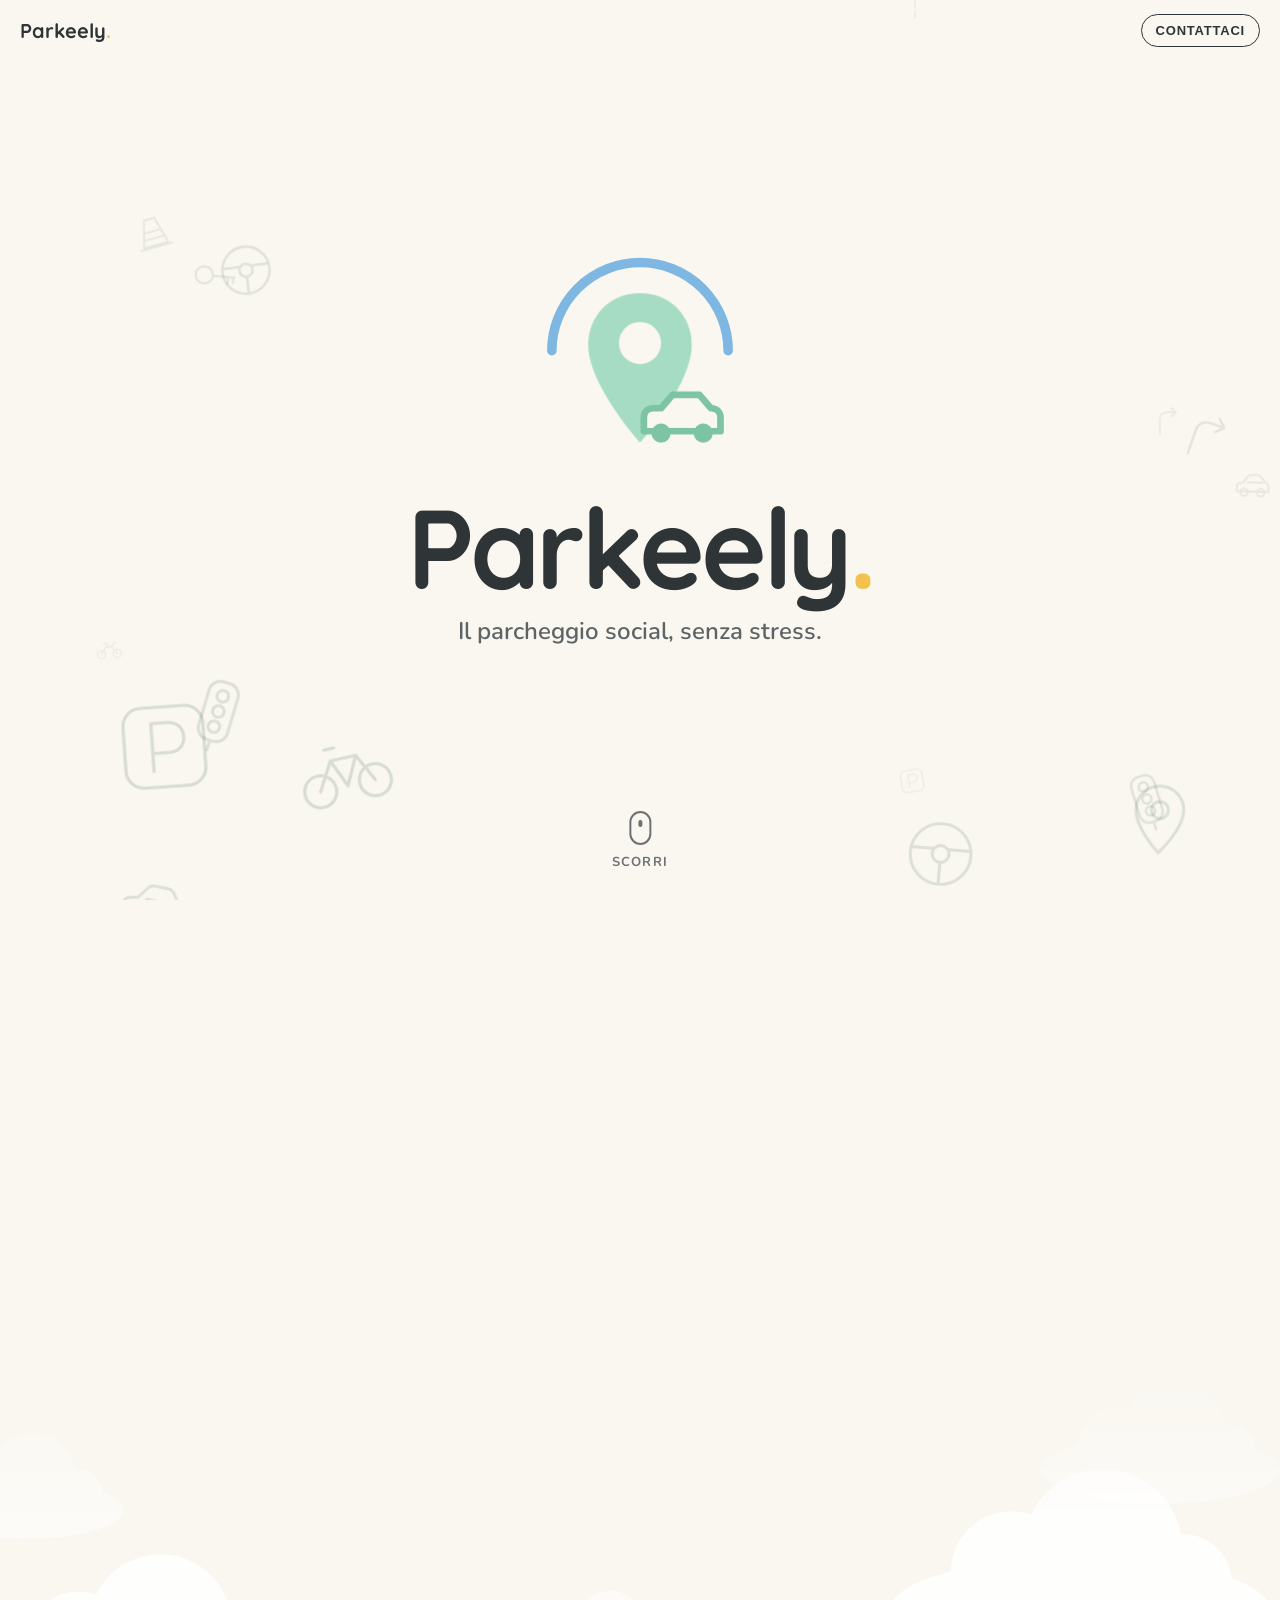
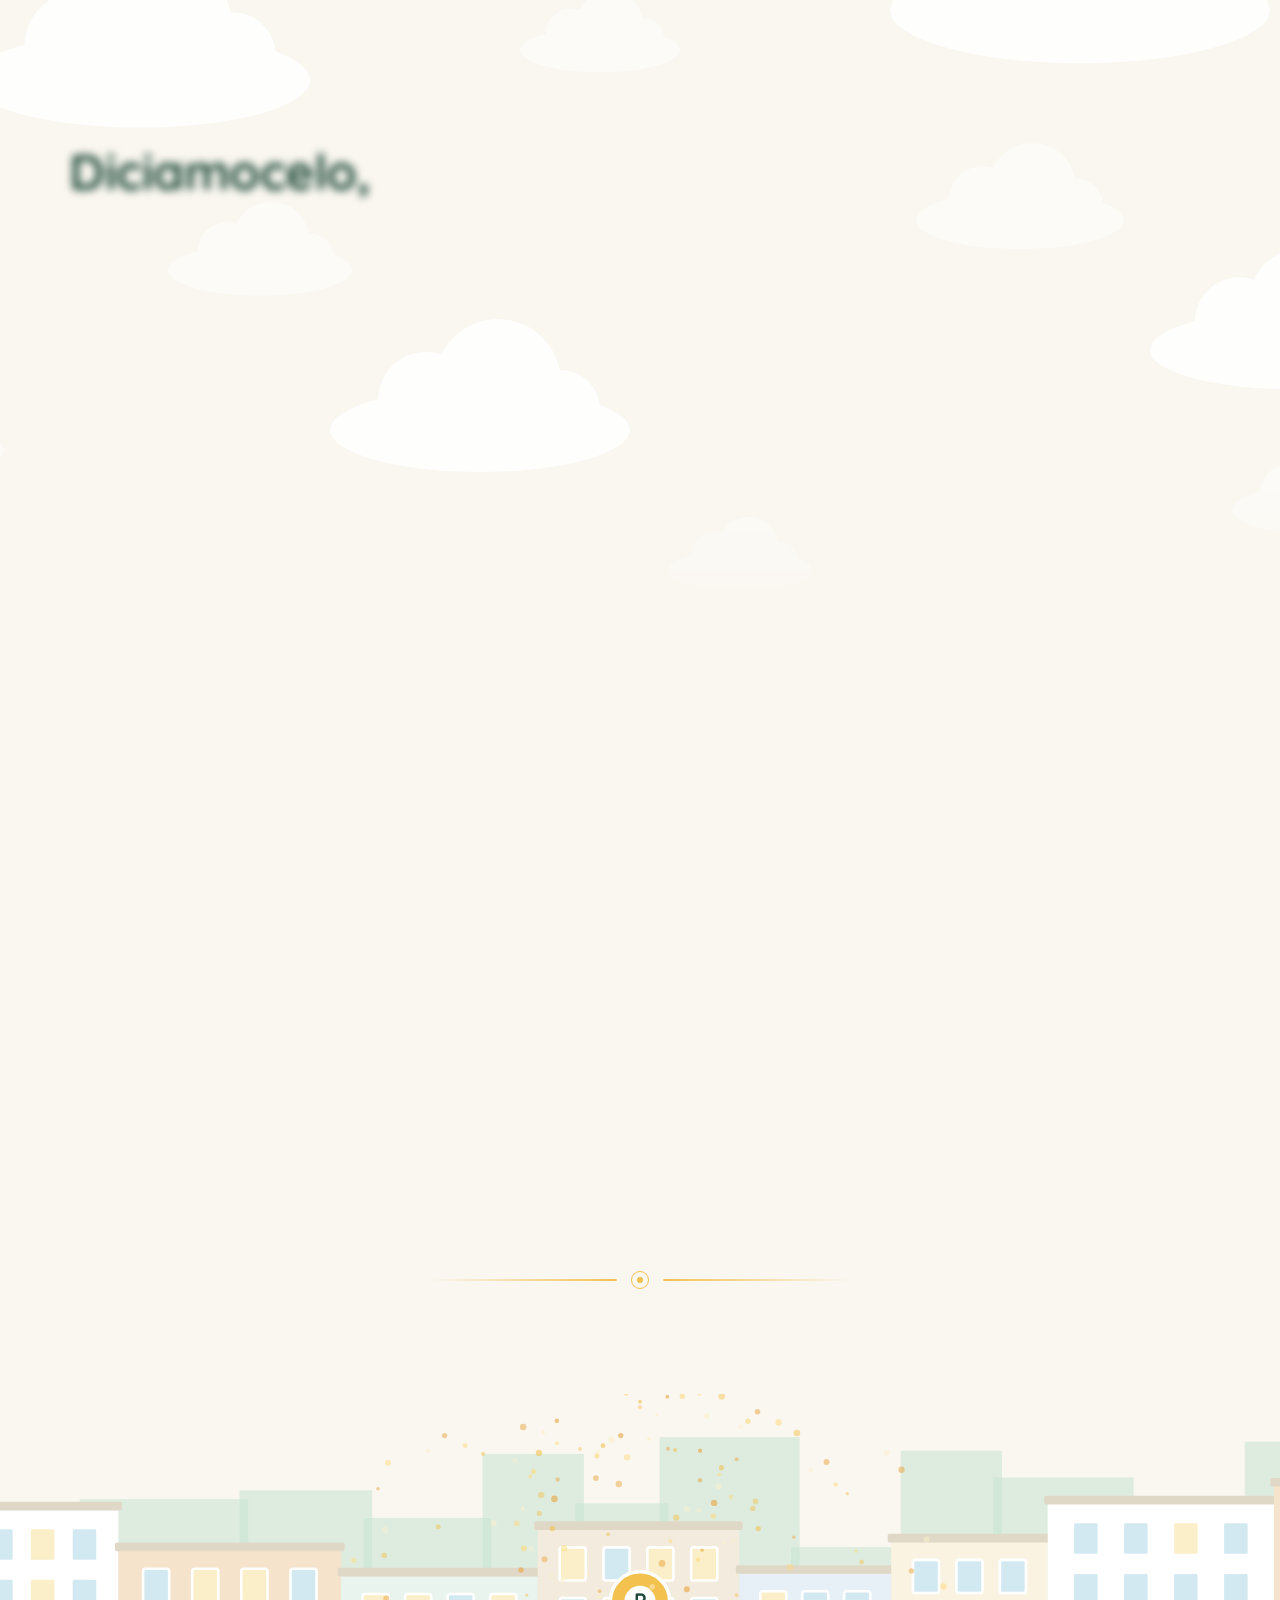
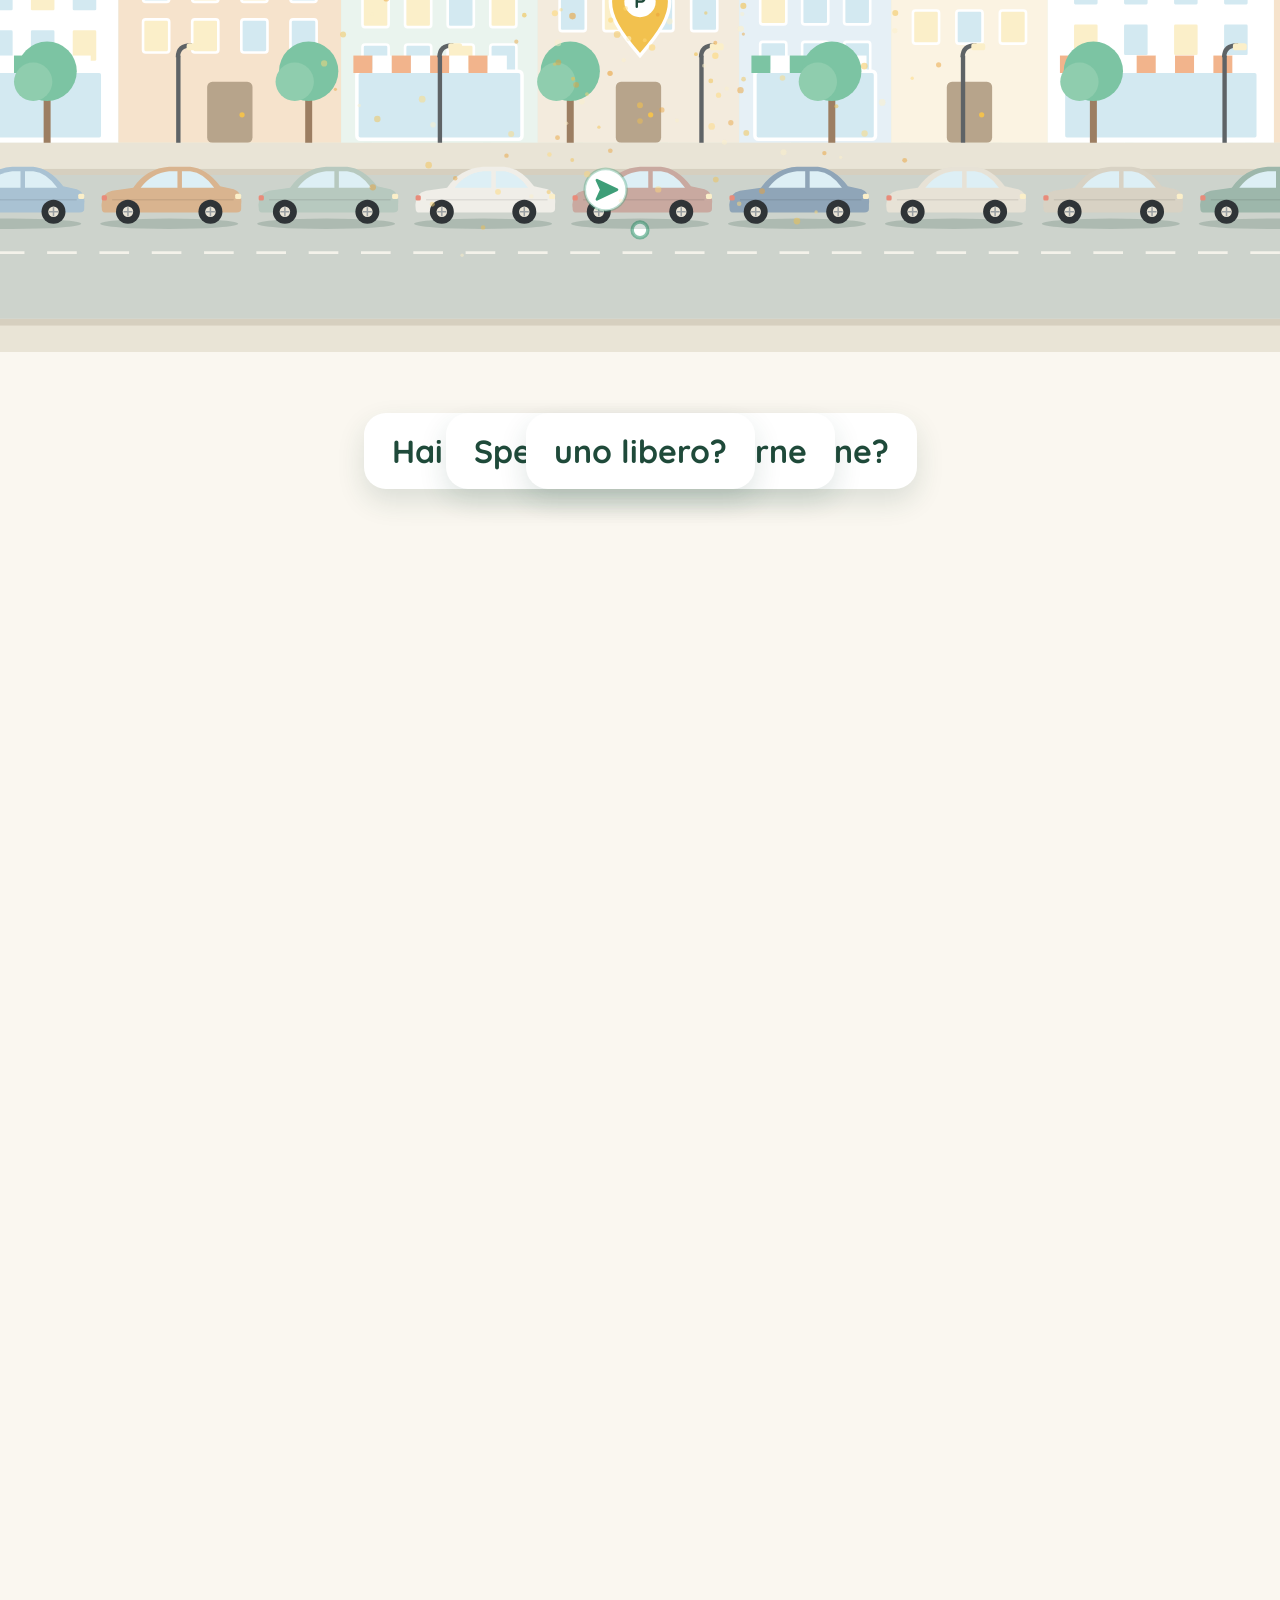
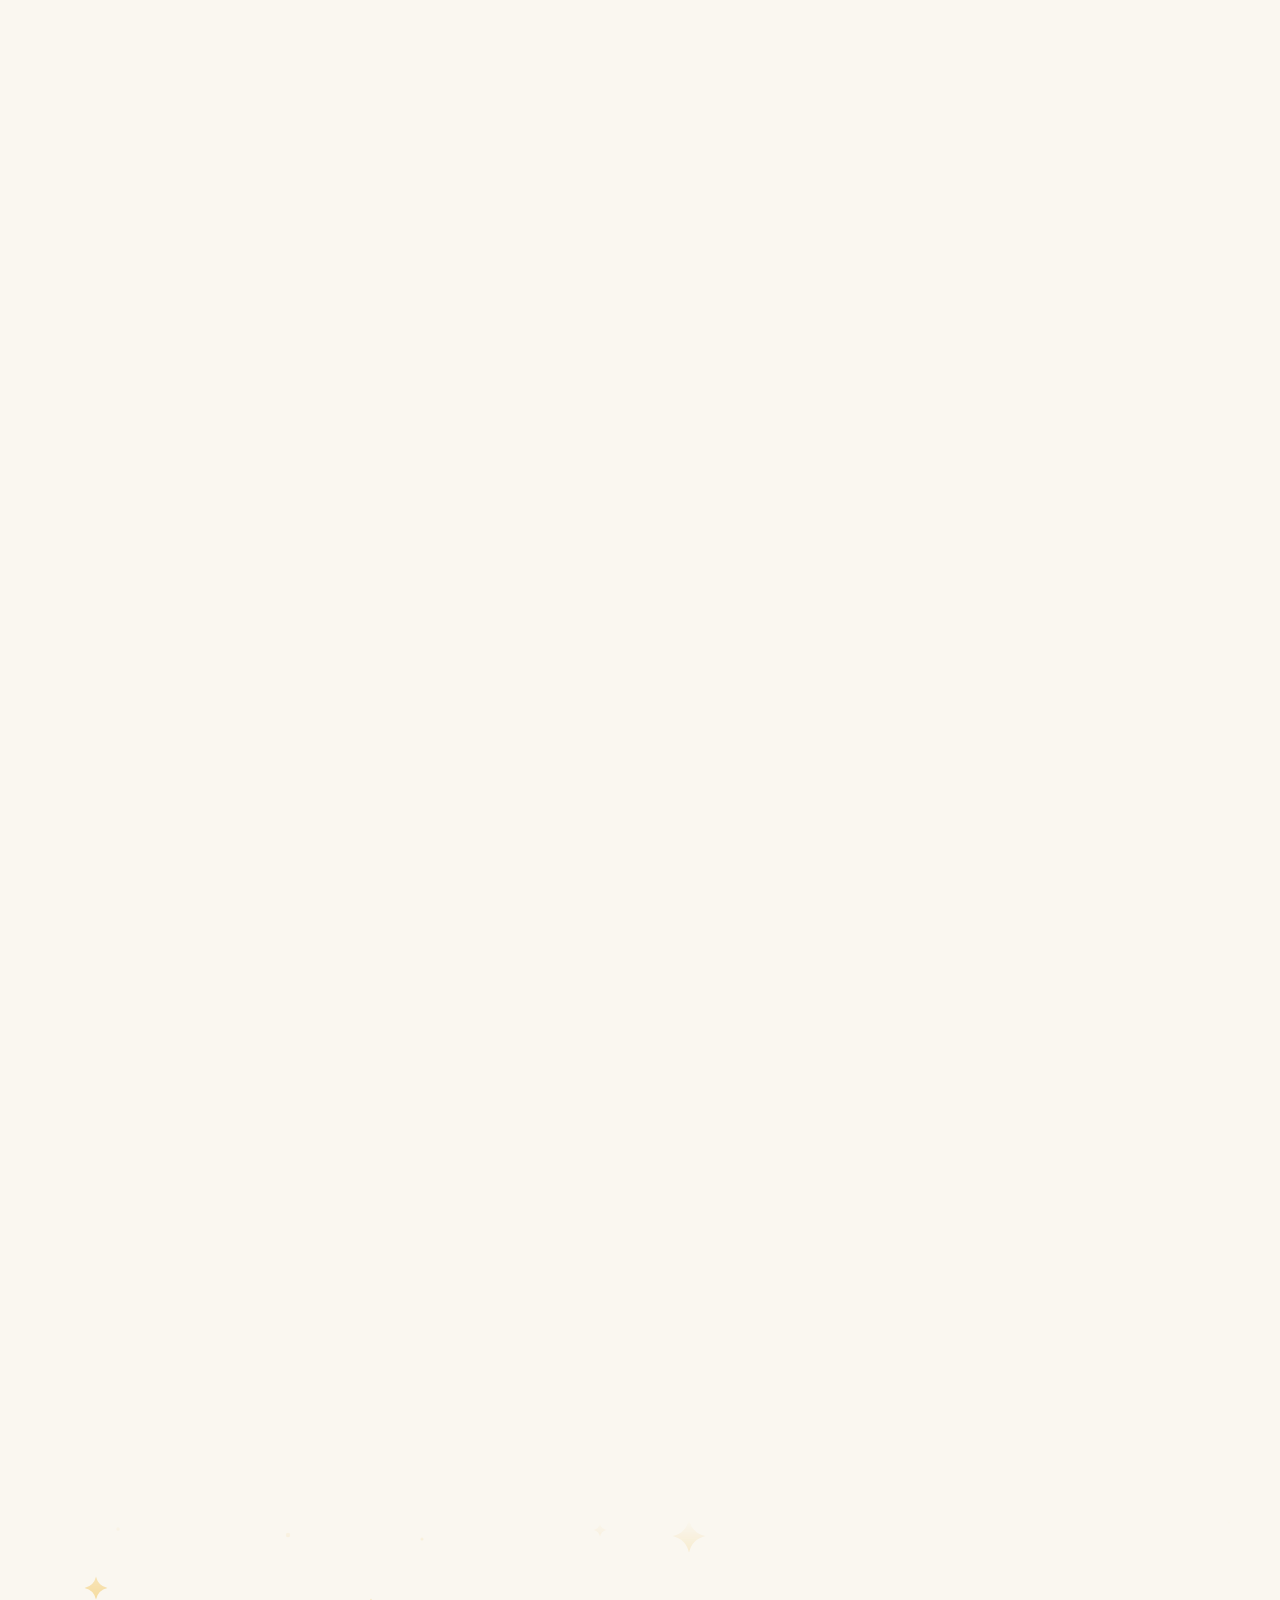
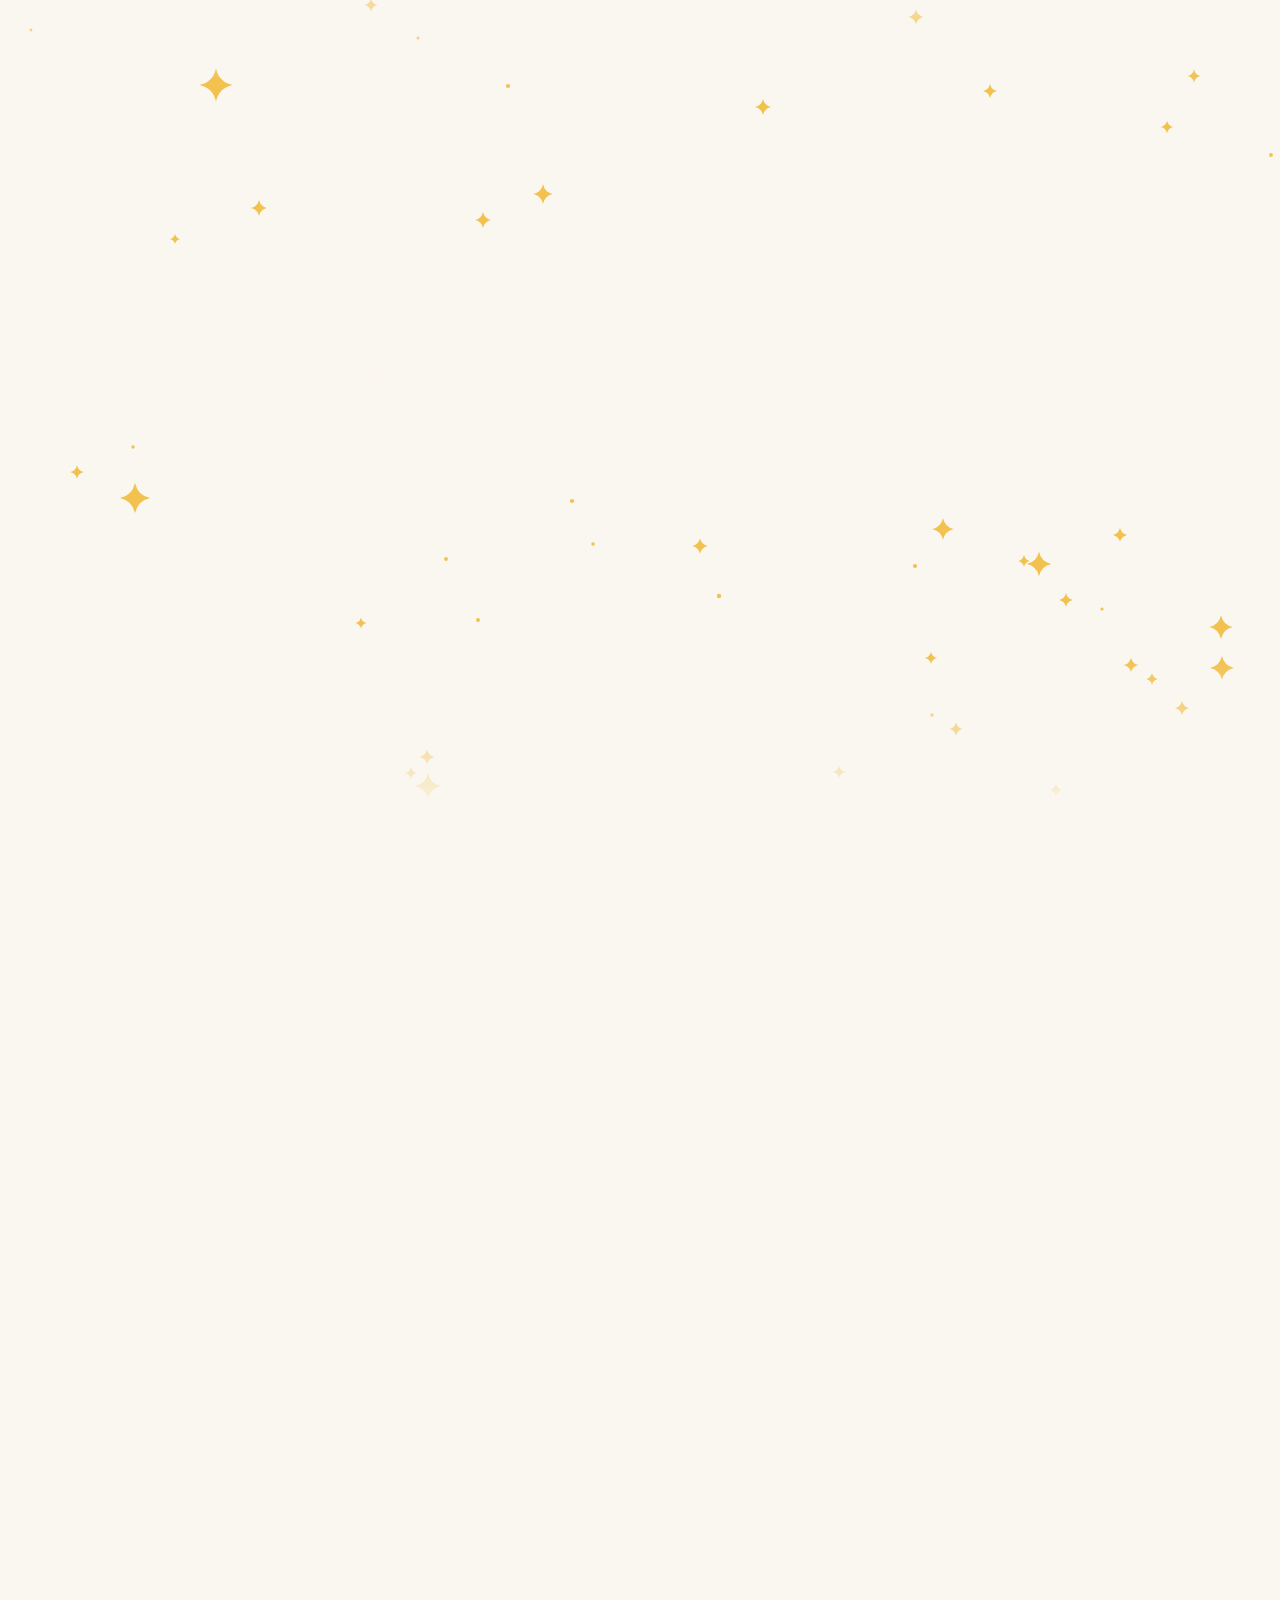
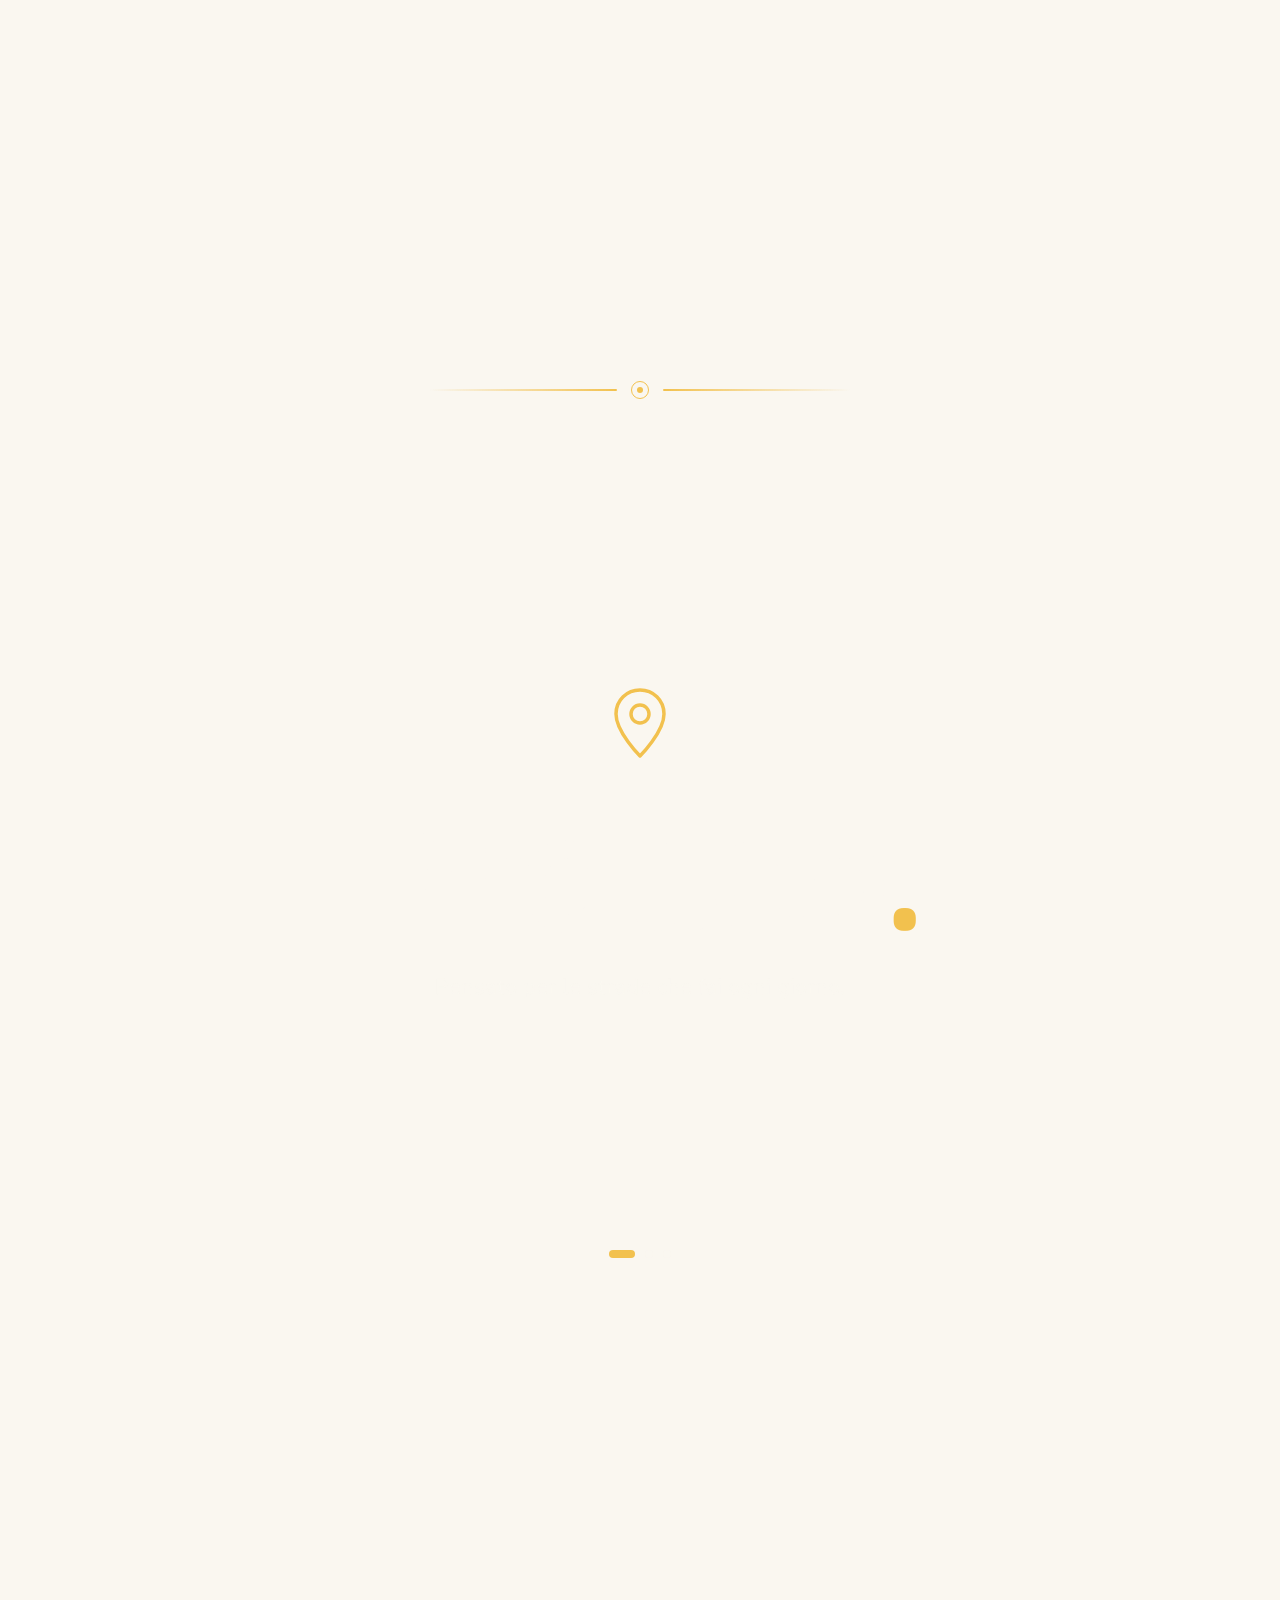
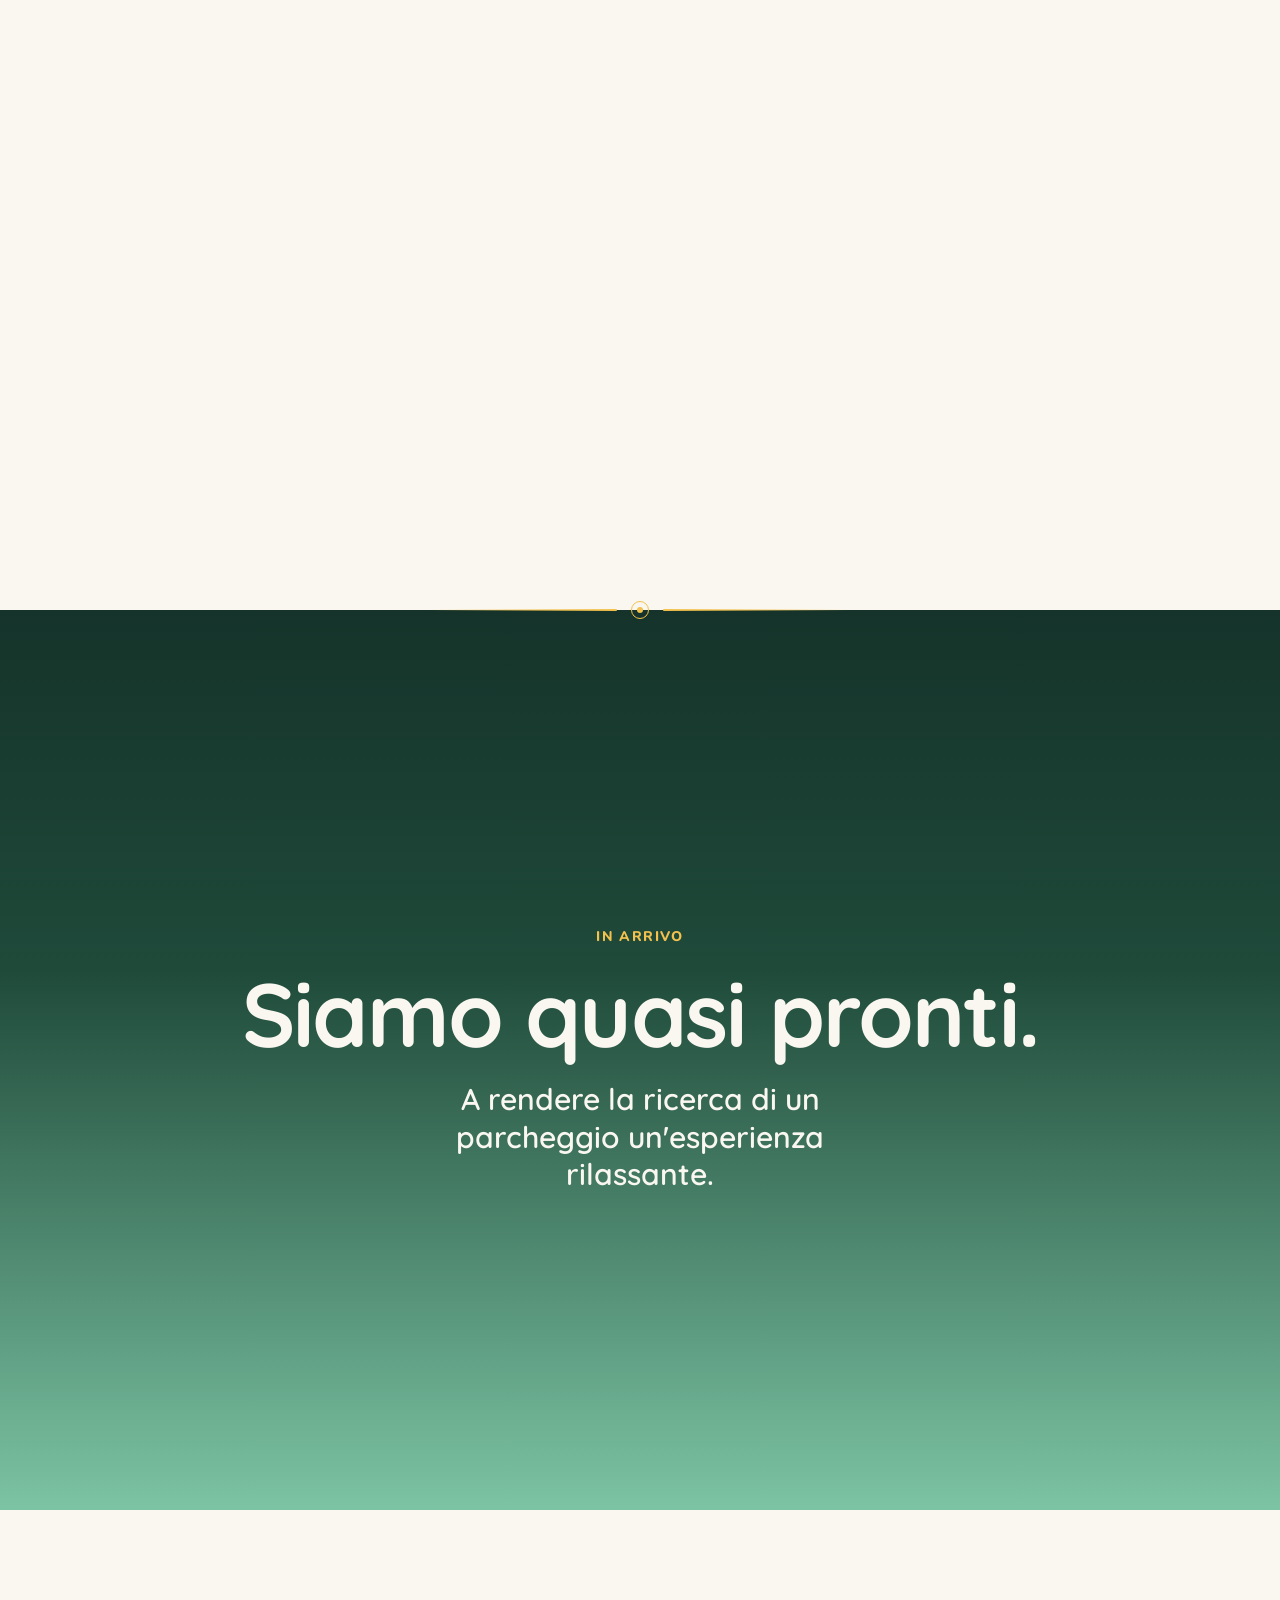
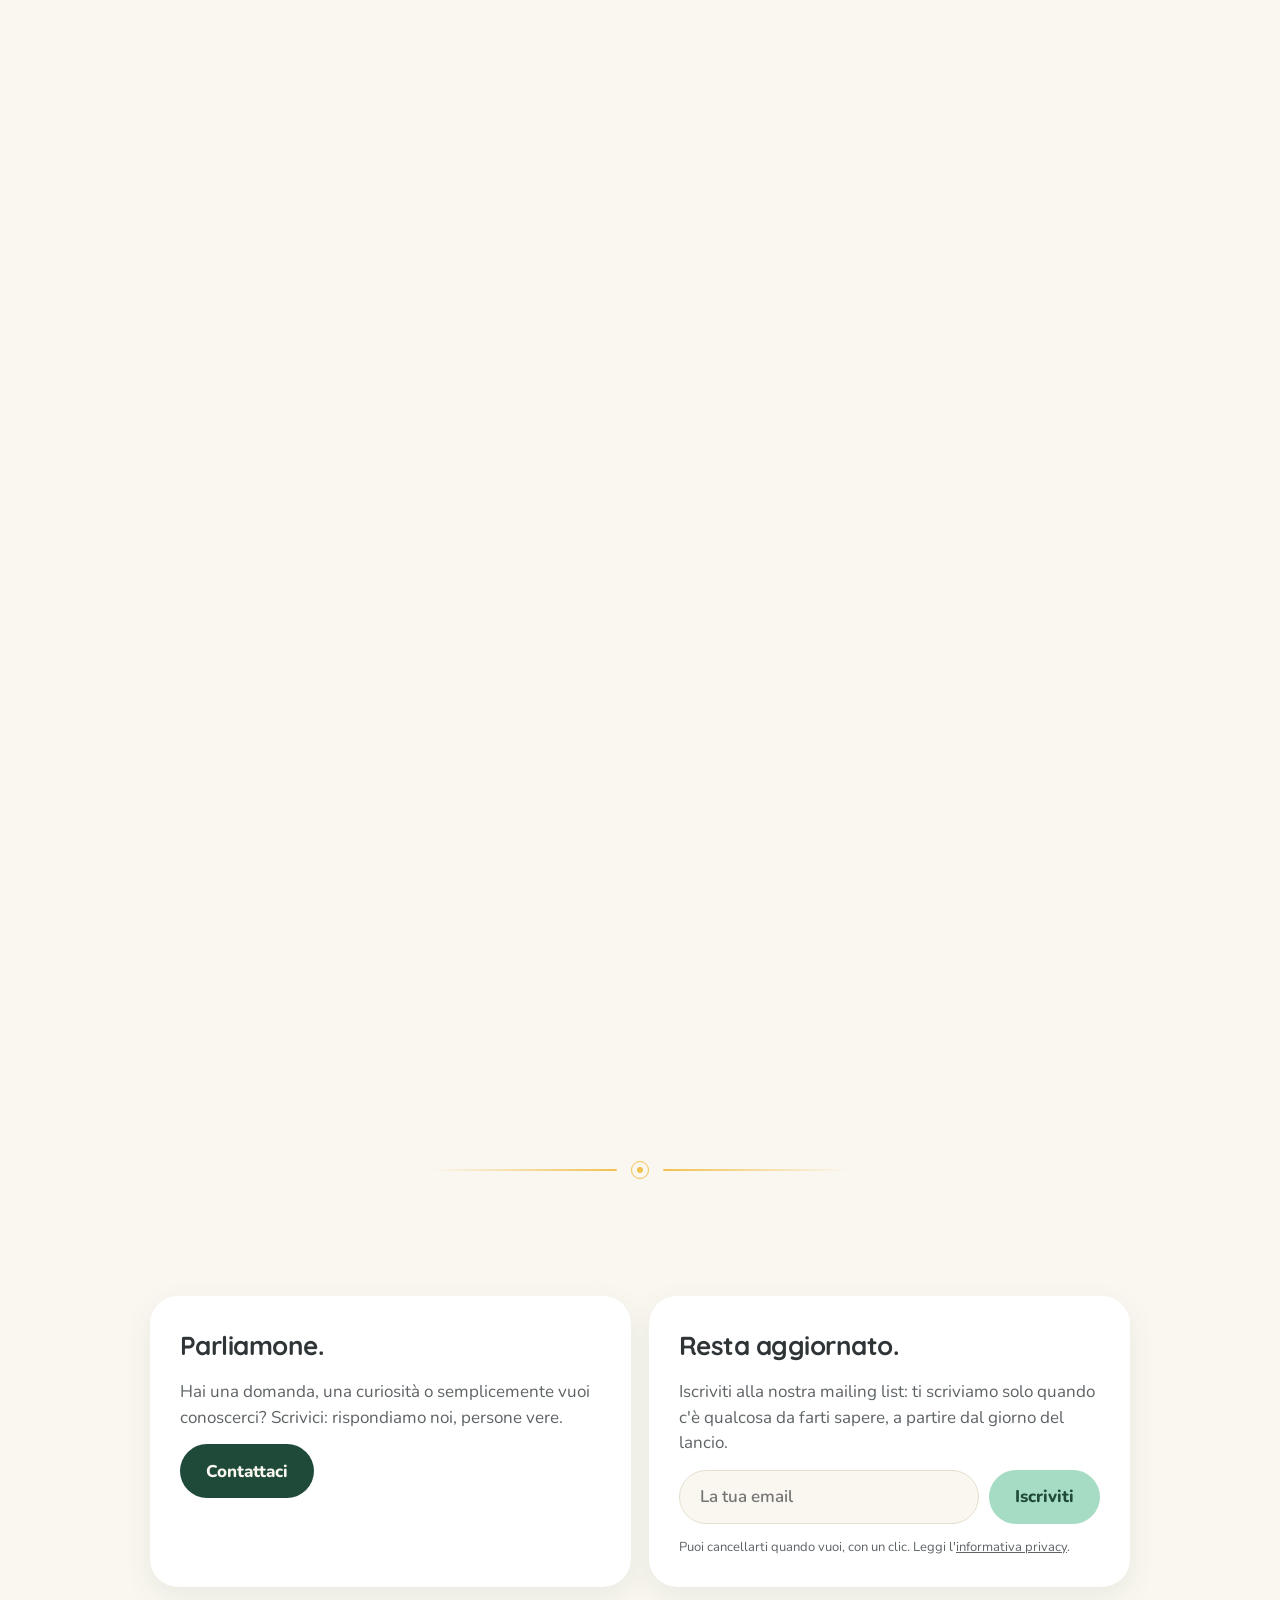
==== commit c80405a3: "Home: la strada vista di lato con i quattro passaggi, il parcheggio trovato e i fuochi d'oro; interl" ====
--- a/index.html
+++ b/index.html
@@ -38,7 +38,7 @@
 }
 * { box-sizing: border-box; }
 html { scroll-behavior: auto; }
-body { background: var(--crema); color: var(--testo); font-family: var(--body); font-size: 17px; line-height: 1.5; -webkit-font-smoothing: antialiased; overflow-x: hidden; }
+body { margin: 0; background: var(--crema); color: var(--testo); font-family: var(--body); font-size: 17px; line-height: 1.5; -webkit-font-smoothing: antialiased; overflow-x: hidden; }
 h1, h2, h3, p { margin: 0; }
 h1, h2, h3 { font-family: var(--display); font-weight: 700; text-wrap: balance; letter-spacing: -0.02em; }
 :focus-visible { outline: 3px solid var(--oro); outline-offset: 3px; }
@@ -90,7 +90,6 @@
 @keyframes wheel { 0% { transform: translateY(0); opacity: 1; } 70% { transform: translateY(10px); opacity: 0; } 100% { opacity: 0; } }
 
 /* ---------- Scena 2: i giri a vuoto ---------- */
-#s2 { height: 420vh; }
 /* Lo sfondo vive su un livello fisso dietro la pagina: il contenuto scorre sempre,
    cambia solo il colore, dal verde tenue al verde notte, mentre arriva la scena successiva */
 .backdrop { position: fixed; inset: 0; z-index: -2; background: color-mix(in srgb, var(--notte) calc(var(--dusk, 0) * 100%), color-mix(in srgb, var(--menta-tenue) calc(var(--zoom, 0) * 100%), var(--crema))); }
@@ -101,30 +100,59 @@
 .backdrop .stars2 { position: absolute; inset: 0; opacity: var(--dusk, 0); background-image: radial-gradient(1.2px 1.2px at 12% 18%, #FAF7F0 50%, transparent 51%), radial-gradient(1px 1px at 72% 12%, #FAF7F0 50%, transparent 51%), radial-gradient(1.4px 1.4px at 40% 70%, #FAF7F0 50%, transparent 51%), radial-gradient(1px 1px at 86% 58%, #FAF7F0 50%, transparent 51%), radial-gradient(1.2px 1.2px at 24% 86%, #FAF7F0 50%, transparent 51%), radial-gradient(1px 1px at 58% 36%, #FAF7F0 50%, transparent 51%); }
 #s2 .stage { background: transparent; color: color-mix(in srgb, var(--crema) calc(var(--dusk, 0) * 100%), var(--menta-scuro)); }
 .mark-hi { background: linear-gradient(transparent 58%, rgba(242,193,78,.75) 58%, rgba(242,193,78,.75) 92%, transparent 92%); padding: 0 .08em; }
-/* quattro frasi centrate rispetto alla mappa; sotto, la frase finale alla stessa altezza del contatore */
-.loop-wrap { display: grid; grid-template-columns: minmax(0, 1fr) minmax(0, 1fr); grid-template-areas: "lines map" "final counter"; align-items: center; column-gap: clamp(20px, 4vw, 64px); row-gap: 16px; width: min(1180px, 100%); padding-top: 56px; }
-.lines { grid-area: lines; display: grid; gap: 14px; align-self: center; }
-.final { grid-area: final; font-family: var(--display); font-weight: 700; font-size: clamp(32px, min(4.6vw, 6.8vh), 60px); line-height: 1.05; color: inherit; opacity: 0; transform: translateY(14px); text-shadow: 0 10px 16px rgba(31,74,58,.2); transition: opacity .9s ease, transform .9s cubic-bezier(.2,.8,.2,1); }
-.final.on { opacity: 1; transform: none; }
-.line { font-family: var(--display); font-weight: 700; font-size: clamp(22px, min(3vw, 4.6vh), 38px); line-height: 1.08; opacity: .18; transform: translateY(10px); text-shadow: 0 0 0 transparent; transition: opacity .5s, transform .5s, font-size .45s ease, color .45s, text-shadow .6s ease; }
-.line.on { opacity: 1; transform: none; }
-/* la frase del momento è più grande; l'ultima resta grande e diventa oro */
-.line.current { font-size: clamp(32px, min(4.6vw, 6.8vh), 60px); text-shadow: 0 10px 16px rgba(31,74,58,.2); }
-.map-col { display: contents; }
-.map-col .city { grid-area: map; }
-.map-col .counter { grid-area: counter; }
-.map-col .counter { justify-self: end; opacity: 0; transition: opacity .5s, transform .8s cubic-bezier(.2,.8,.2,1); }
-.map-col .counter b { transition: font-size .8s cubic-bezier(.2,.8,.2,1), color .8s, text-shadow .8s; }
-/* tornato a zero: scivola al centro, lo 0 cresce e diventa oro */
-.map-col .counter.zero b { font-size: 84px; min-width: 0; line-height: .9; color: #D9A021; text-shadow: 0 10px 16px rgba(92,67,10,.22); }
-.map-col .counter.on { opacity: 1; }
-.line.small { font-family: var(--body); font-weight: 700; font-size: clamp(17px, 1.8vw, 20px); color: var(--menta-scuro); }
-.counter { font-family: var(--display); font-weight: 700; font-size: 15px; letter-spacing: .08em; text-transform: uppercase; display: flex; gap: 10px; align-items: baseline; }
-.counter b { font-size: 44px; letter-spacing: -0.02em; font-variant-numeric: tabular-nums; min-width: 1.4ch; }
-.city { width: 100%; max-width: 100%; height: auto; overflow: visible; filter: drop-shadow(0 24px 30px rgba(31,74,58,.22)) drop-shadow(0 6px 10px rgba(31,74,58,.12)); }
+/* ---------- Scena 2: la strada vista dal marciapiede di fronte ---------- */
+#s2 { height: 560vh; }
+.street-scene { width: 100%; height: 100%; display: flex; flex-direction: column; justify-content: center; gap: clamp(12px, 3vh, 28px); padding-top: 56px; }
+.street-wrap { position: relative; width: 100vw; margin-inline: calc(50% - 50vw); height: min(62vh, 56vw); min-height: 260px; }
+.street { width: 100%; height: 100%; display: block; }
+.sparks { position: absolute; inset: 0; width: 100%; height: 100%; pointer-events: none; }
+.street-text { position: relative; width: min(1100px, 100%); margin: 0 auto; min-height: clamp(96px, 16vh, 150px); display: grid; place-items: center; }
+.msgs { display: grid; place-items: center; }
+.msg { grid-area: 1 / 1; margin: 0; padding: 14px 28px; border-radius: 22px; background: #FFFFFF; color: var(--menta-scuro); font-family: var(--display); font-weight: 700; font-size: clamp(20px, 2.6vw, 32px); box-shadow: 0 12px 28px rgba(31,74,58,.14); opacity: 0; transform: translateY(16px) scale(.97); transition: opacity .5s ease, transform .6s cubic-bezier(.2,.8,.2,1); text-align: center; }
+.msg.on { opacity: 1; transform: none; }
+.lap-counter { position: absolute; right: 0; top: 50%; transform: translateY(-50%); display: flex; align-items: center; gap: 12px; color: var(--menta-scuro); transition: opacity .6s; }
+.lap-counter b { font-family: var(--display); font-size: clamp(44px, 5vw, 64px); line-height: 1; font-variant-numeric: tabular-nums; display: inline-block; }
+.lap-counter > span { font-size: 13px; font-weight: 800; letter-spacing: .08em; text-transform: uppercase; line-height: 1.3; }
+.lap-counter.hide { opacity: 0; }
+.lap-counter b.bump { animation: bump .5s ease; }
+@keyframes bump { 40% { transform: scale(1.25); color: #D9A021; } }
+.street-text .final { position: absolute; inset: 0; display: grid; place-items: center; margin: 0; text-align: center; font-family: var(--display); font-weight: 700; font-size: clamp(30px, 4.4vw, 58px); line-height: 1.05; color: var(--menta-scuro); text-shadow: 0 10px 16px rgba(31,74,58,.18); opacity: 0; transform: translateY(14px); transition: opacity .9s ease, transform .9s cubic-bezier(.2,.8,.2,1); pointer-events: none; }
+.street-text .final.on { opacity: 1; transform: none; }
+@media (max-width: 760px) {
+  .street-wrap { height: 46vh; }
+  .street-text { display: flex; flex-direction: column; align-items: center; gap: 10px; }
+  .lap-counter { position: static; transform: none; }
+  .msg { font-size: clamp(19px, 5.4vw, 26px); }
+}
+
+#s2 .sig .arc { fill: none; stroke: #E9A23B; stroke-width: 5; stroke-linecap: round; opacity: .25; }
+#s2 .sig.on .arc { animation: sig 1.5s ease-in-out infinite; }
+#s2 .sig.on .a2 { animation-delay: .2s; } #s2 .sig.on .a3 { animation-delay: .4s; }
+@keyframes sig { 0%, 100% { opacity: .2; } 35% { opacity: .85; } }
+#navArrow, #sig, #route { transition: opacity .5s; }
 
 /* ---------- Scena 3: tre parole ---------- */
 #s3 { height: 380vh; }
+/* Interludi: una frase che si scrive parola per parola e poi svanisce allo stesso modo */
+.inter { height: 230vh; }
+#i1 { height: 170vh; }
+#i1 .say { position: relative; z-index: 1; }
+.sky { position: absolute; inset: 0; width: 100%; height: 100%; pointer-events: none; }
+#cloudsFar, #cloudsNear, #starsFar, #starsNear { will-change: transform; }
+#i2 .say { position: relative; z-index: 1; }
+.gstar { fill: #F2C14E; transform-box: fill-box; transform-origin: center; animation: twinkle var(--d, 3s) ease-in-out var(--del, 0s) infinite; }
+@keyframes twinkle { 0%, 100% { opacity: var(--lo, .25); scale: .8; } 50% { opacity: var(--hi, .9); scale: 1.08; } }
+.sky { -webkit-mask-image: linear-gradient(transparent, #000 18%, #000 82%, transparent); mask-image: linear-gradient(transparent, #000 18%, #000 82%, transparent); }
+.inter .stage { background: transparent; }
+.say { margin: 0; max-width: 1200px; text-align: center; font-family: var(--display); font-weight: 700; font-size: clamp(28px, 3.9vw, 56px); line-height: 1.15; letter-spacing: -0.01em; }
+.say.dark { color: var(--menta-scuro); }
+.say.light { color: var(--crema); }
+.say .w { display: inline-block; opacity: 0; transform: translateY(14px); filter: blur(4px); transition: opacity .7s ease, transform .8s cubic-bezier(.2,.8,.2,1), filter .7s ease; }
+.say .w.on { opacity: 1; transform: none; filter: none; }
+.say .w.out { opacity: 0; transform: translateY(-12px); filter: blur(4px); }
+.say .gold { color: #D9A021; text-shadow: 0 8px 16px rgba(92,67,10,.18); }
+.say .gold.on:not(.out) { animation: shiver 2.4s ease-in-out .5s infinite; }
+@keyframes shiver { 0%, 60%, 100% { translate: 0 0; rotate: 0deg; } 64% { translate: -2px 0; rotate: -1.5deg; } 68% { translate: 2px 0; rotate: 1.5deg; } 72% { translate: -2px 0; rotate: -1deg; } 76% { translate: 1px 0; rotate: .5deg; } 80% { translate: 0 0; rotate: 0deg; } }
 #s3 .stage { background: transparent; color: var(--crema); }
 .hints { position: relative; width: min(980px, 100%); min-height: 60vh; display: grid; place-items: center; }
 .hint { position: absolute; inset: 0; display: grid; align-content: center; justify-items: center; gap: 22px; text-align: center; opacity: 0; transform: translateY(40px) scale(.96); transition: opacity .7s, transform .7s cubic-bezier(.2,.8,.2,1); }
@@ -195,16 +223,11 @@
 .btn:disabled { opacity: .6; cursor: default; }
 
 @media (max-width: 760px) {
-  .loop-wrap { grid-template-columns: minmax(0, 1fr); grid-template-areas: "lines" "map" "counter" "final"; row-gap: 10px; }
-  .final { font-size: clamp(27px, 7.8vw, 40px); }
-  .city { max-height: 42vh; }
   .cards { grid-template-columns: minmax(0, 1fr); }
-  .line { font-size: clamp(21px, 6vw, 32px); }
-  .line.current { font-size: clamp(27px, 7.8vw, 40px); }
 }
 @media (prefers-reduced-motion: reduce) {
   .logo .arc, .logo .pin, .logo .car, .word, .word span, .motto, .cue span { animation: none !important; opacity: 1 !important; transform: none !important; stroke-dashoffset: 0 !important; }
-  .line, .hint, .almost .w { transition: none !important; }
+  .msg, .hint, .almost .w, .say .w, .gstar { transition: none !important; animation: none !important; }
 }
 </style>
 </head>
@@ -242,42 +265,79 @@
     </div>
   </section>
 
+  <!-- Interludio · prima della strada -->
+  <section class="scene inter" id="i1" aria-label="Diciamocelo">
+    <div class="stage">
+      <svg class="sky" id="sky" viewBox="0 0 1600 900" preserveAspectRatio="xMidYMax slice" aria-hidden="true">
+        <g id="cloudsFar"></g>
+        <g id="cloudsNear"></g>
+      </svg>
+      <p class="say dark"><span class="w">Diciamocelo,</span> <span class="w">oggi</span> <span class="w">cercare</span> <span class="w">un</span> <span class="w">parcheggio</span> <span class="w">in</span> <span class="w">città</span><br><span class="w">è</span> <span class="w">davvero</span> <span class="w">un</span> <span class="w gold">incubo</span><span class="w">!</span></p>
+    </div>
+  </section>
+
   <!-- 2 · I giri a vuoto che diventano una linea sola -->
   <section class="scene" id="s2" aria-label="I giri a vuoto">
     <div class="sep" aria-hidden="true"><i></i><b></b><i></i></div>
     <div class="stage">
-      <div class="loop-wrap">
-        <div class="lines">
-          <p class="line" data-at="0.02">Hai presente quella sensazione?</p>
-          <p class="line" data-at="0.15">Quante volte dovrò girare</p>
-          <p class="line" data-at="0.28">Sperando di trovarne</p>
-          <p class="line" data-at="0.41">uno libero?</p>
+      <div class="street-scene">
+        <div class="street-wrap">
+          <svg class="street" id="street" viewBox="0 0 1600 640" preserveAspectRatio="xMidYMax slice" aria-hidden="true">
+            <g id="skyline"></g>
+            <g id="facades"></g>
+            <rect x="0" y="400" width="1600" height="32" fill="#E9E4D6"/>
+            <rect x="0" y="430" width="1600" height="7" fill="#D6CFBF"/>
+            <rect x="0" y="437" width="1600" height="165" fill="#CDD3CC"/>
+            <line x1="0" y1="526" x2="1600" y2="526" stroke="#F4F2EA" stroke-width="3" stroke-dasharray="34 26"/>
+            <g id="route" opacity="0">
+              <path id="routePath" d="M-260 588 L690 588 C750 588 760 500 800 500" fill="none" stroke="#3E9E78" stroke-opacity=".16" stroke-width="16" stroke-linecap="round"/>
+              <path id="routeDash" d="M-260 588 L690 588 C750 588 760 500 800 500" fill="none" stroke="#3E9E78" stroke-opacity=".55" stroke-width="5" stroke-linecap="round"/>
+              <circle cx="800" cy="500" r="9" fill="#FFFFFF" stroke="#3E9E78" stroke-opacity=".6" stroke-width="4"/>
+            </g>
+            <g id="parked"></g>
+            <g id="sig" class="sig" opacity="0">
+              <circle cx="0" cy="0" r="5" fill="#E9A23B"/>
+              <path class="arc a1" d="M-14 -10 Q0 -22 14 -10" />
+              <path class="arc a2" d="M-25 -19 Q0 -40 25 -19" />
+              <path class="arc a3" d="M-36 -28 Q0 -58 36 -28" />
+            </g>
+            <g id="pin" opacity="0">
+              <path d="M0 0 C-26 -30 -34 -46 -34 -62 C-34 -82 -18 -96 0 -96 C18 -96 34 -82 34 -62 C34 -46 26 -30 0 0 Z" fill="#F2C14E" stroke="#FFFFFF" stroke-width="4"/>
+              <circle cx="0" cy="-62" r="18" fill="#FFFFFF"/>
+              <text x="0" y="-54" text-anchor="middle" font-family="Quicksand, sans-serif" font-weight="700" font-size="24" fill="#1F4A3A">P</text>
+            </g>
+            <g id="hero"></g>
+            <g id="navArrow" opacity="0">
+              <circle r="24" fill="#FFFFFF" stroke="#3E9E78" stroke-opacity=".35" stroke-width="3"/>
+              <path d="M-10 -11 L13 0 L-10 11 L-5 0 Z" fill="#3E9E78" stroke="#3E9E78" stroke-width="3" stroke-linejoin="round"/>
+            </g>
+            <rect x="0" y="602" width="1600" height="8" fill="#D6CFBF"/>
+            <rect x="0" y="610" width="1600" height="30" fill="#E9E4D6"/>
+          </svg>
+          <canvas class="sparks" id="sparks"></canvas>
         </div>
-        <p class="final" id="finalLine">E se lo trovassimo noi per te?</p>
-        <div class="map-col">
-        <svg class="city" id="city" viewBox="0 0 520 420" aria-hidden="true" shape-rendering="geometricPrecision">
-          <defs>
-            <clipPath id="mapClip"><rect width="520" height="420" rx="26"/></clipPath>
-          </defs>
-          <g clip-path="url(#mapClip)">
-            <rect width="520" height="420" fill="#F3F0E6"/>
-            <g id="map"></g>
-            <!-- il giro intorno all'isolato centrale -->
-            <path id="loop" d="M175 145 L345 145 L345 285 L175 285 Z" fill="none" stroke="none"/>
-            <path id="trail" d="M175 145 L345 145 L345 285 L175 285 Z" fill="none" stroke="#1F4A3A" stroke-width="3.5" stroke-linecap="round" stroke-linejoin="round" stroke-dasharray="0 9999"/>
-            <!-- la strada giusta, una volta sola -->
-            <path id="direct" d="M0 285 L175 285 L175 145 L300 145" fill="none" stroke="#3E9E78" stroke-width="5" stroke-linecap="round" stroke-linejoin="round" stroke-dasharray="0 9999"/>
-            <g id="dest" opacity="0" transform="translate(300 155)">
-              <circle r="16" fill="#F2C14E" opacity=".35"><animate attributeName="r" values="10;18;10" dur="2.2s" repeatCount="indefinite"/></circle>
-              <rect x="-9" y="-5" width="18" height="10" rx="2" fill="none" stroke="#F2C14E" stroke-width="2" stroke-dasharray="3 2"/>
-              <circle r="4" fill="#F2C14E"/>
-            </g>
-            <g id="car"><rect x="-9" y="-5.5" width="18" height="11" rx="3.5" fill="#1F4A3A"/><rect x="2" y="-4" width="4.5" height="8" rx="1.5" fill="#A6DCC3"/></g>
-          </g>
-        </svg>
-          <div class="counter" id="counter" aria-live="off"><b id="laps">0</b> <span id="lapsWord">giri</span> dell'isolato</div>
+        <div class="street-text">
+          <div class="msgs" aria-live="polite">
+            <p class="msg">Hai presente quella sensazione?</p>
+            <p class="msg">Quante volte dovrò girare</p>
+            <p class="msg">Sperando di trovarne</p>
+            <p class="msg">uno libero?</p>
+          </div>
+          <div class="lap-counter hide" id="lapCounter"><b id="laps">0</b><span><span id="lapsWord">giri</span><br>dell'isolato</span></div>
+          <p class="final" id="finalLine">E se lo trovassimo noi per te?</p>
         </div>
       </div>
+    </div>
+  </section>
+
+  <!-- Interludio · prima delle tre parole -->
+  <section class="scene inter" id="i2" aria-label="Sarebbe sicuramente più">
+    <div class="stage">
+      <svg class="sky" id="goldSky" viewBox="0 0 1600 900" preserveAspectRatio="xMidYMid slice" aria-hidden="true">
+        <g id="starsFar"></g>
+        <g id="starsNear"></g>
+      </svg>
+      <p class="say light"><span class="w">Sarebbe</span> <span class="w">sicuramente</span> <span class="w">più…</span></p>
     </div>
   </section>
 
@@ -377,7 +437,61 @@
   const clamp = (v, a = 0, b = 1) => Math.min(b, Math.max(a, v));
   const ease = (t) => t < .5 ? 4 * t * t * t : 1 - Math.pow(-2 * t + 2, 3) / 2;
 
-  const s1 = $('#s1'), s2 = $('#s2'), s3 = $('#s3'), s4 = $('#s4');
+  const s1 = $('#s1'), s2 = $('#s2'), s3 = $('#s3'), s4 = $('#s4'), i1 = $('#i1'), i2 = $('#i2');
+  const sayWords = [$$('#i1 .w'), $$('#i2 .w')];
+  // Primo interludio: si scende dal cielo verso la città (nuvole che salgono, tetti che spuntano dal basso)
+  (() => {
+    const NS2 = 'http://www.w3.org/2000/svg';
+    const mk = (tag, a, parent) => { const n = document.createElementNS(NS2, tag); for (const k in a) n.setAttribute(k, a[k]); parent.appendChild(n); return n; };
+    let sd = 7; const rr = () => ((sd = (sd * 16807) % 2147483647) / 2147483647);
+    const cloud = (parent, x, y, w, op) => {
+      const g = mk('g', { transform: `translate(${x} ${y})`, opacity: op }, parent);
+      mk('ellipse', { cx: 0, cy: 0, rx: w * .5, ry: w * .14, fill: '#FFFFFF' }, g);
+      mk('circle', { cx: -w * .18, cy: -w * .1, r: w * .16, fill: '#FFFFFF' }, g);
+      mk('circle', { cx: w * .06, cy: -w * .16, r: w * .21, fill: '#FFFFFF' }, g);
+      mk('circle', { cx: w * .27, cy: -w * .07, r: w * .13, fill: '#FFFFFF' }, g);
+    };
+    [[180, 160, 260], [1320, 120, 300], [760, 300, 200], [420, 520, 230], [1180, 470, 260], [80, 700, 210], [1480, 760, 220], [900, 820, 180], [300, 1020, 240], [1100, 1100, 220]].forEach(([x, y, w]) => cloud($('#cloudsFar'), x, y, w * .8, .45));
+    [[300, 330, 340], [1240, 260, 380], [640, 680, 300], [1450, 600, 280], [60, 980, 320], [1000, 1060, 360], [520, 1300, 300], [1350, 1380, 340]].forEach(([x, y, w]) => cloud($('#cloudsNear'), x, y, w, .8));
+  })();
+  const skyLayers = [[$('#cloudsFar'), -260], [$('#cloudsNear'), -620]];
+  // Secondo interludio: stelline d'oro nella notte, che salgono piano a due velocità
+  (() => {
+    let sd = 23; const rr = () => ((sd = (sd * 16807) % 2147483647) / 2147483647);
+    const star4 = (r) => `M0 ${-r} Q${r * .18} ${-r * .18} ${r} 0 Q${r * .18} ${r * .18} 0 ${r} Q${-r * .18} ${r * .18} ${-r} 0 Q${-r * .18} ${-r * .18} 0 ${-r} Z`;
+    const add = (parent, n, rMin, rMax, hi) => {
+      for (let k = 0; k < n; k++) {
+        const x = rr() * 1600, y = rr() * 1300 - 40, rad = rMin + rr() * (rMax - rMin);
+        // lascia libero il centro, dove c'è la frase
+        if (x > 380 && x < 1220 && y > 330 && y < 570) { k--; continue; }
+        const g = document.createElementNS('http://www.w3.org/2000/svg', 'g');
+        g.setAttribute('transform', `translate(${x.toFixed(0)} ${y.toFixed(0)})`);
+        const st = document.createElementNS('http://www.w3.org/2000/svg', rad < 5 ? 'circle' : 'path');
+        if (rad < 5) st.setAttribute('r', (rad * .45).toFixed(1)); else st.setAttribute('d', star4(rad));
+        st.setAttribute('class', 'gstar');
+        st.style.setProperty('--d', `${(2.4 + rr() * 2.6).toFixed(1)}s`);
+        st.style.setProperty('--del', `${(-rr() * 4).toFixed(1)}s`);
+        st.style.setProperty('--hi', hi);
+        g.appendChild(st); parent.appendChild(g);
+      }
+    };
+    add($('#starsFar'), 90, 3, 8, .65);
+    add($('#starsNear'), 26, 9, 17, .95);
+  })();
+  skyLayers.push([$('#starsFar'), -120, true], [$('#starsNear'), -320, true]);
+  const updateSky = (q) => {
+    // q: 0 quando la sezione entra dal basso, 1 quando se ne va
+    for (const [g, up, second] of skyLayers) if (!second) g.setAttribute('transform', `translate(0 ${(up * q).toFixed(1)})`);
+  };
+  // le parole entrano una dopo l'altra, restano un momento, poi escono nello stesso ordine
+  const updateSay = (ws, p) => {
+    const n = ws.length;
+    ws.forEach((w, k) => {
+      const inAt = .06 + (k / n) * .40, outAt = .70 + (k / n) * .22;
+      w.classList.toggle('on', p >= inAt);
+      w.classList.toggle('out', p >= outAt);
+    });
+  };
   const progress = (el) => {
     const r = el.getBoundingClientRect();
     return clamp(-r.top / (r.height - innerHeight));
@@ -390,84 +504,203 @@
   };
   if (reduce) seps.forEach((el) => el.classList.add('in'));
 
-  // Scena 2: la mappa del quartiere, disegnata una volta all'avvio (sempre uguale)
+  // ---------- Scena 2: la strada vista di lato ----------
+  const NS = 'http://www.w3.org/2000/svg';
+  const svgEl = (tag, attrs, parent) => { const n = document.createElementNS(NS, tag); for (const k in attrs) n.setAttribute(k, attrs[k]); if (parent) parent.appendChild(n); return n; };
+  let seed = 11;
+  const rnd = () => ((seed = (seed * 16807) % 2147483647) / 2147483647);
+
+  // Un'auto vista di fianco (rivolta a destra). Larga 200, ruote sulla riga y=76.
+  const carShape = (color, withDriver) => {
+    const g = svgEl('g', {});
+    svgEl('ellipse', { cx: 100, cy: 92, rx: 92, ry: 7, fill: 'rgba(31,74,58,.18)' }, g);
+    svgEl('path', { d: 'M10 70 Q8 52 24 48 L52 44 Q70 18 100 16 L128 16 Q150 18 168 42 L186 46 Q198 50 196 66 L196 72 Q196 77 190 77 L14 77 Q10 77 10 70 Z', fill: color }, g);
+    svgEl('path', { d: 'M62 44 Q76 25 100 22 L111 22 L111 44 Z', fill: '#DDEFF5' }, g);
+    svgEl('path', { d: 'M117 22 L128 22 Q146 24 160 44 L117 44 Z', fill: '#DDEFF5' }, g);
+    svgEl('rect', { x: 188, y: 52, width: 8, height: 7, rx: 2, fill: '#FBEFC9' }, g);
+    svgEl('rect', { x: 10, y: 54, width: 7, height: 7, rx: 2, fill: '#E88B7A' }, g);
+    svgEl('path', { d: 'M24 60 L186 60', stroke: 'rgba(0,0,0,.08)', 'stroke-width': 2 }, g);
+    let face = null;
+    if (withDriver) {
+      face = svgEl('g', {}, g);
+      svgEl('circle', { cx: 136, cy: 33, r: 9.5, fill: '#F2C9A5' }, face);
+      svgEl('path', { d: 'M126.5 31 Q127 22 136 22 Q145 22 145.5 30 Q140 26 134 27 Q129 28 126.5 31 Z', fill: '#4A3426' }, face);
+      svgEl('circle', { cx: 133, cy: 33, r: 1.3, fill: '#2F3437' }, face);
+      svgEl('circle', { cx: 140, cy: 33, r: 1.3, fill: '#2F3437' }, face);
+      face.mouth = svgEl('path', { d: 'M132 39.5 Q136.5 36 141 39.5', stroke: '#2F3437', 'stroke-width': 1.6, fill: 'none', 'stroke-linecap': 'round' }, face);
+      face.brows = svgEl('path', { d: 'M131 29.5 L135 28.5 M138 28.5 L142 29.5', stroke: '#4A3426', 'stroke-width': 1.4, 'stroke-linecap': 'round' }, face);
+    }
+    const wheels = [45, 155].map((cx) => {
+      const w = svgEl('g', { transform: `translate(${cx} 76)` }, g);
+      svgEl('circle', { r: 16, fill: '#2F3437' }, w);
+      svgEl('circle', { r: 7, fill: '#E9E4D6' }, w);
+      svgEl('path', { d: 'M-6 0 L6 0 M0 -6 L0 6', stroke: '#9AA0A3', 'stroke-width': 2 }, w);
+      return w;
+    });
+    return { g, wheels, face };
+  };
+
+  // Palazzi visti di fronte (sempre uguali)
   (() => {
-    const NS = 'http://www.w3.org/2000/svg', map = $('#map');
-    let seed = 7;
-    const rnd = () => ((seed = (seed * 16807) % 2147483647) / 2147483647);
-    const el = (tag, attrs, parent = map) => { const n = document.createElementNS(NS, tag); for (const k in attrs) n.setAttribute(k, attrs[k]); parent.appendChild(n); return n; };
-    const ROAD = 30, XS = [0, 160, 190, 330, 360, 520], YS = [0, 130, 160, 270, 300, 420];
-    // strade con mezzeria tratteggiata
-    for (const y of [145, 285]) { el('rect', { x: 0, y: y - ROAD / 2, width: 520, height: ROAD, fill: '#FFFFFF' }); el('line', { x1: 0, y1: y, x2: 520, y2: y, stroke: '#E4DED0', 'stroke-width': 1.5, 'stroke-dasharray': '8 7' }); }
-    for (const x of [175, 345]) { el('rect', { x: x - ROAD / 2, y: 0, width: ROAD, height: 420, fill: '#FFFFFF' }); el('line', { x1: x, y1: 0, x2: x, y2: 420, stroke: '#E4DED0', 'stroke-width': 1.5, 'stroke-dasharray': '8 7' }); }
-    // incroci puliti con strisce pedonali
-    for (const x of [175, 345]) for (const y of [145, 285]) {
-      el('rect', { x: x - ROAD / 2, y: y - ROAD / 2, width: ROAD, height: ROAD, fill: '#FFFFFF' });
-      for (let i = 0; i < 5; i++) {
-        el('rect', { x: x - 12 + i * 5.5, y: y - ROAD / 2 - 7, width: 3, height: 6, fill: '#ECE7DA' });
-        el('rect', { x: x - 12 + i * 5.5, y: y + ROAD / 2 + 1, width: 3, height: 6, fill: '#ECE7DA' });
+    const sky = $('#skyline'), fac = $('#facades');
+    for (let x = -40; x < 1640; ) { const w = 90 + rnd() * 120, h = 150 + rnd() * 170; svgEl('rect', { x, y: 400 - h - 60, width: w, height: h + 60, fill: '#C6E4D4', opacity: .55 }, sky); x += w - 10; }
+    const walls = ['#FFFFFF', '#F6E3CC', '#EAF4EE', '#F3EBDD', '#E6F0F6', '#FBF3E2'];
+    let x = -20, i = 0;
+    while (x < 1620) {
+      const w = 170 + rnd() * 90, h = 190 + rnd() * 110, top = 400 - h, wall = walls[i % walls.length];
+      svgEl('rect', { x, y: top, width: w, height: h, fill: wall }, fac);
+      svgEl('rect', { x: x - 4, y: top - 8, width: w + 8, height: 10, rx: 2, fill: '#E0D8C6' }, fac);
+      const cols = Math.max(2, Math.floor((w - 30) / 46)), gap = (w - 30) / cols;
+      for (let fy = top + 22; fy < 400 - 110; fy += 58)
+        for (let c = 0; c < cols; c++) {
+          const wx = x + 15 + c * gap + (gap - 30) / 2;
+          svgEl('rect', { x: wx, y: fy, width: 30, height: 38, rx: 3, fill: rnd() > .78 ? '#FBEFC9' : '#D3E9F1', stroke: '#FFFFFF', 'stroke-width': 3 }, fac);
+        }
+      // piano terra: vetrina con tenda a righe oppure portone
+      if (i % 2 === 0) {
+        svgEl('rect', { x: x + 18, y: 318, width: w - 36, height: 78, rx: 4, fill: '#D3E9F1', stroke: '#FFFFFF', 'stroke-width': 4 }, fac);
+        for (let k = 0; k < Math.floor((w - 28) / 22); k++) svgEl('rect', { x: x + 14 + k * 22, y: 300, width: 22, height: 20, fill: k % 2 ? '#FFFFFF' : (i % 4 === 0 ? '#7CC4A3' : '#F2B48C') }, fac);
+      } else {
+        svgEl('rect', { x: x + w / 2 - 26, y: 330, width: 52, height: 70, rx: 6, fill: '#B7A48B' }, fac);
+        svgEl('circle', { cx: x + w / 2 + 14, cy: 368, r: 3, fill: '#F2C14E' }, fac);
       }
-    }
-    const kinds = [['case', 'citta', 'citta'], ['parco', 'citta', 'case'], ['citta', 'case', 'parco']];
-    const blocks = [];
-    for (let r = 0; r < 3; r++) for (let c = 0; c < 3; c++) blocks.push({ x0: XS[c * 2] + (c ? 0 : -20), x1: XS[c * 2 + 1] + (c === 2 ? 20 : 0), y0: YS[r * 2] + (r ? 0 : -20), y1: YS[r * 2 + 1] + (r === 2 ? 20 : 0), kind: kinds[r][c] });
-    for (const b of blocks) {
-      // marciapiede e terreno dell'isolato
-      el('rect', { x: b.x0 + 2, y: b.y0 + 2, width: b.x1 - b.x0 - 4, height: b.y1 - b.y0 - 4, rx: 9, fill: '#E9E4D6' });
-      const g = { x0: b.x0 + 8, y0: b.y0 + 8, x1: b.x1 - 8, y1: b.y1 - 8 };
-      if (b.kind === 'parco') {
-        el('rect', { x: g.x0, y: g.y0, width: g.x1 - g.x0, height: g.y1 - g.y0, rx: 7, fill: '#BFE3CF' });
-        el('path', { d: `M${g.x0} ${g.y1 - 18} C ${g.x0 + 50} ${g.y1 - 60}, ${g.x1 - 60} ${g.y0 + 70}, ${g.x1} ${g.y0 + 22}`, fill: 'none', stroke: '#F3F0E6', 'stroke-width': 6, 'stroke-linecap': 'round' });
-        el('ellipse', { cx: (g.x0 + g.x1) / 2 + 18, cy: (g.y0 + g.y1) / 2 + 14, rx: 16, ry: 9, fill: '#A9D3E8' });
-        for (let i = 0; i < 16; i++) {
-          const x = g.x0 + 10 + rnd() * (g.x1 - g.x0 - 20), y = g.y0 + 10 + rnd() * (g.y1 - g.y0 - 20), rr = 5 + rnd() * 5;
-          el('circle', { cx: x + 2, cy: y + 2.5, r: rr, fill: '#9CCBB2' });
-          el('circle', { cx: x, cy: y, r: rr, fill: i % 3 ? '#7CC4A3' : '#8FCDAE' });
+      x += w; i++;
+    }
+    // alberi e lampioni sul marciapiede di fronte
+    for (let t = 120; t < 1600; t += 300) {
+      svgEl('rect', { x: t - 4, y: 340, width: 8, height: 64, fill: '#9C7E62' }, fac);
+      svgEl('circle', { cx: t, cy: 318, r: 34, fill: '#7CC4A3' }, fac);
+      svgEl('circle', { cx: t - 16, cy: 330, r: 22, fill: '#8FCDAE' }, fac);
+      svgEl('rect', { x: t + 148, y: 300, width: 5, height: 104, fill: '#5E6366' }, fac);
+      svgEl('path', { d: `M${t + 150} 302 q0 -14 16 -14`, stroke: '#5E6366', 'stroke-width': 5, fill: 'none' }, fac);
+      svgEl('rect', { x: t + 160, y: 286, width: 16, height: 8, rx: 3, fill: '#FBEFC9' }, fac);
+    }
+  })();
+
+  // Auto parcheggiate: tutto pieno. Quella al centro (x 800) se ne andrà alla fine.
+  const PARK_Y = 480, LANE_Y = 568, PS = 0.86;
+  const parkedTints = ['#A9C2D3', '#D9B48F', '#B7C9BF', '#F0EEE8', '#C9A9A0', '#8FA5B8', '#E7E2D6', '#D8D2C4', '#9DB7AB'];
+  let spotCar = null;
+  [80, 260, 440, 620, 800, 980, 1160, 1340, 1520].forEach((cx, k) => {
+    const c = carShape(parkedTints[k % parkedTints.length], false);
+    c.g.setAttribute('transform', `translate(${cx - 100 * PS} ${PARK_Y - 77 * PS}) scale(${PS})`);
+    $('#parked').appendChild(c.g);
+    if (cx === 800) spotCar = c;
+  });
+
+  // La nostra auto, con l'autista
+  const hero = carShape('#3E9E78', true);
+  $('#hero').appendChild(hero.g);
+  const pin = $('#pin'), sig = $('#sig'), navArrow = $('#navArrow'), route = $('#route'), routeDash = $('#routeDash'), routeGlow = $('#routePath');
+  const RL = routeDash.getTotalLength();
+  const msgs = $$('#s2 .msg'), laps = $('#laps'), lapsWord = $('#lapsWord'), lapCounter = $('#lapCounter'), finalEl = $('#finalLine');
+
+  // Fuochi d'artificio, solo oro, quando l'auto ha parcheggiato
+  const sparksCv = $('#sparks'), sx = sparksCv.getContext('2d');
+  let parts = [], sparksOn = false, wasHappy = false;
+  const sizeSparks = () => { const d = Math.min(2, devicePixelRatio || 1); sparksCv.width = sparksCv.clientWidth * d; sparksCv.height = sparksCv.clientHeight * d; sx.setTransform(d, 0, 0, d, 0, 0); };
+  const drawSparks = () => {
+    sx.clearRect(0, 0, sparksCv.clientWidth, sparksCv.clientHeight);
+    parts = parts.filter((q) => q.life > 0);
+    for (const q of parts) {
+      q.x += q.vx; q.y += q.vy; q.vy += 0.045; q.vx *= 0.985; q.life -= 0.011;
+      sx.globalAlpha = Math.max(0, q.life);
+      sx.fillStyle = q.col;
+      sx.beginPath(); sx.arc(q.x, q.y, q.r, 0, 6.283); sx.fill();
+    }
+    sx.globalAlpha = 1;
+    if (parts.length) requestAnimationFrame(drawSparks); else sparksOn = false;
+  };
+  const burst = () => {
+    const m = $('#street').getScreenCTM(), box = sparksCv.getBoundingClientRect();
+    if (!m) return;
+    const golds = ['#F2C14E', '#FBEFC9', '#E9A23B', '#FFD978'];
+    [[800, 170, 0], [620, 220, 320], [980, 200, 620], [800, 120, 920]].forEach(([x, y, delay]) => {
+      setTimeout(() => {
+        const cx = m.a * x + m.e - box.left, cy = m.d * y + m.f - box.top;
+        for (let k = 0; k < 48; k++) {
+          const a = (k / 48) * Math.PI * 2, v = 2.2 + Math.random() * 2.6;
+          parts.push({ x: cx, y: cy, vx: Math.cos(a) * v, vy: Math.sin(a) * v, life: 1, col: golds[k % golds.length], r: 1.6 + Math.random() * 1.8 });
         }
-      } else if (b.kind === 'case') {
-        el('rect', { x: g.x0, y: g.y0, width: g.x1 - g.x0, height: g.y1 - g.y0, rx: 7, fill: '#D3EBDD' });
-        const cols = Math.floor((g.x1 - g.x0) / 34), rows = Math.floor((g.y1 - g.y0) / 34);
-        const roofs = ['#F2D6BE', '#EBC7A9', '#F6E3CC', '#E8D3C0'];
-        for (let i = 0; i < cols; i++) for (let j = 0; j < rows; j++) {
-          const w = 20 + rnd() * 6, h = 15 + rnd() * 5;
-          const x = g.x0 + 7 + i * ((g.x1 - g.x0 - 14) / cols) + rnd() * 4, y = g.y0 + 7 + j * ((g.y1 - g.y0 - 14) / rows) + rnd() * 4;
-          el('rect', { x: x + 2.5, y: y + 3, width: w, height: h, rx: 2, fill: '#B9D6C5' });
-          el('rect', { x, y, width: w, height: h, rx: 2, fill: roofs[(i + j) % roofs.length] });
-          el('rect', { x, y, width: w, height: h / 2, rx: 2, fill: '#FFFFFF', opacity: .28 });
-          el('line', { x1: x + 2, y1: y + h / 2, x2: x + w - 2, y2: y + h / 2, stroke: '#C99E7E', 'stroke-width': 1 });
-          if (rnd() > .5) el('circle', { cx: x + w + 6, cy: y + h - 2, r: 4, fill: '#7CC4A3' });
-        }
-      } else {
-        // palazzi in rilievo, divisi in lotti
-        let x = g.x0;
-        while (x < g.x1 - 14) {
-          const w = Math.min(g.x1 - x, 26 + rnd() * 26);
-          let y = g.y0;
-          while (y < g.y1 - 14) {
-            const h = Math.min(g.y1 - y, 24 + rnd() * 30);
-            const d = 3 + rnd() * 5; // altezza → ombra più lunga
-            el('rect', { x: x + d, y: y + d, width: w - 5, height: h - 5, rx: 2.5, fill: '#C9DCD1' });
-            el('rect', { x, y, width: w - 5, height: h - 5, rx: 2.5, fill: rnd() > .25 ? '#FFFFFF' : '#F6F2E8', stroke: '#E1DCCD', 'stroke-width': .8 });
-            if (w > 30 && h > 30) el('rect', { x: x + 6, y: y + 6, width: 8, height: 6, rx: 1.5, fill: '#E9E4D6' });
-            y += h;
-          }
-          x += w;
-        }
-      }
-    }
-    // auto parcheggiate lungo i marciapiedi (tutto pieno, tranne un posto)
-    const tints = ['#E7E2D6', '#A9C2D3', '#D9B48F', '#B7C9BF', '#F0EEE8', '#C9A9A0', '#8FA5B8', '#D8D2C4'];
-    const park = (x, y, horiz) => { const w = horiz ? 13 : 7, h = horiz ? 7 : 13; el('rect', { x: x - w / 2, y: y - h / 2, width: w, height: h, rx: 2.2, fill: tints[Math.floor(rnd() * tints.length)], stroke: '#FFFFFF', 'stroke-width': .8 }); };
-    for (const y of [145, 285]) for (const side of [-10, 10]) for (let x = 8; x < 520; x += 17) {
-      if (Math.abs(x - 175) < 26 || Math.abs(x - 345) < 26) continue;
-      if (y === 145 && side === 10 && Math.abs(x - 300) < 9) continue; // il posto libero
-      park(x, y + side, true);
-    }
-    for (const x of [175, 345]) for (const side of [-10, 10]) for (let y = 8; y < 420; y += 17) {
-      if (Math.abs(y - 145) < 26 || Math.abs(y - 285) < 26) continue;
-      park(x + side, y, false);
-    }
-  })();
+        if (!sparksOn) { sparksOn = true; requestAnimationFrame(drawSparks); }
+      }, delay);
+    });
+  };
+  sizeSparks(); addEventListener('resize', sizeSparks);
+
+  // Posizione di un'auto: x = centro, y = riga delle ruote, s = scala, spin = giro delle ruote
+  const place = (c, x, y, s, spin) => {
+    c.g.setAttribute('transform', `translate(${(x - 100 * s).toFixed(1)} ${(y - 77 * s).toFixed(1)}) scale(${s.toFixed(3)})`);
+    c.wheels.forEach((w, k) => w.setAttribute('transform', `translate(${k ? 155 : 45} 76) rotate(${(spin % 360).toFixed(1)})`));
+  };
+  const setMood = (happy) => {
+    hero.face.mouth.setAttribute('d', happy ? 'M131.5 37 Q136.5 43 141.5 37' : 'M132 39.5 Q136.5 36 141 39.5');
+    hero.face.brows.setAttribute('d', happy ? 'M131 28 L135 27.5 M138 27.5 L142 28' : 'M131 29.5 L135 28.5 M138 28.5 L142 29.5');
+  };
+  let lastLaps = -1;
+  pin.style.transition = 'transform .7s cubic-bezier(.3,1.5,.5,1), opacity .3s';
+
+  // Tempi della scena (frazione dello scorrimento della scena 2)
+  const PASS_START = 0.03, PASS_LEN = 0.16, PASSES = 4;   // quattro passaggi a vuoto
+  const SIGNAL = 0.62, LEAVE = [0.67, 0.73], ARRIVE = [0.72, 0.82], PARK = [0.82, 0.86], HAPPY = 0.87;
+
+  const updateStreet = (p2) => {
+    const done = p2 >= PASS_START + PASSES * PASS_LEN;
+    const pos = (p2 - PASS_START) / PASS_LEN;          // 0..4 durante i passaggi
+    if (!done && pos >= 0) {
+      const q = pos % 1, x = -260 + q * 2120;
+      place(hero, x, LANE_Y, 1, x * 1.8);
+    } else if (!done) {
+      place(hero, -400, LANE_Y, 1, 0);
+    }
+    // la frase del passaggio in corso
+    const msgIdx = done || pos < 0 ? -1 : Math.min(PASSES - 1, Math.floor(pos));
+    msgs.forEach((m, k) => m.classList.toggle('on', k === msgIdx));
+    // il contatore sale quando l'auto passa davanti a noi (a metà del passaggio)
+    const n = done ? PASSES : Math.min(PASSES, Math.max(0, Math.floor(pos + 0.5)));
+    if (n !== lastLaps) {
+      laps.textContent = n; lapsWord.textContent = n === 1 ? 'giro' : 'giri';
+      if (lastLaps >= 0 && n > lastLaps) { laps.classList.remove('bump'); void laps.offsetWidth; laps.classList.add('bump'); }
+      lastLaps = n;
+    }
+    lapCounter.classList.toggle('hide', done || pos < 0);
+    finalEl.classList.toggle('on', p2 >= LEAVE[1]);
+
+    // l'auto parcheggiata al centro se ne va: esce dal posto e parte verso destra
+    const lv = clamp((p2 - LEAVE[0]) / (LEAVE[1] - LEAVE[0]));
+    const out = ease(clamp(lv / 0.3)), go = ease(clamp((lv - 0.3) / 0.7));
+    const spotX = 800 + go * 1100, spotY = PARK_Y + out * (LANE_Y - PARK_Y);
+    place(spotCar, spotX, spotY, PS + out * (1 - PS), go * 1980);
+    // sopra l'auto che sta per liberare il posto: un segnale che pulsa (qualcosa sta succedendo)
+    const sigOn = p2 >= SIGNAL && lv < 0.45;
+    sig.setAttribute('opacity', sigOn ? '1' : '0');
+    sig.classList.toggle('on', sigOn);
+    sig.setAttribute('transform', `translate(${spotX.toFixed(1)} ${(spotY - 77 * PS - 22).toFixed(1)})`);
+
+    // la nostra arriva, si ferma e parcheggia
+    if (done) {
+      const ar = ease(clamp((p2 - ARRIVE[0]) / (ARRIVE[1] - ARRIVE[0])));
+      const pk = ease(clamp((p2 - PARK[0]) / (PARK[1] - PARK[0])));
+      const x = -260 + ar * 1020 + pk * 40;
+      const y = LANE_Y - pk * (LANE_Y - PARK_Y);
+      place(hero, x, y, 1 - pk * (1 - PS), x * 1.8);
+      // la freccia del navigatore sopra l'auto, e la linea a terra che indica la strada
+      navArrow.setAttribute('opacity', p2 >= ARRIVE[0] && p2 < HAPPY ? '1' : '0');
+      navArrow.setAttribute('transform', `translate(${x.toFixed(1)} ${(y - 77 - 36 + pk * 12).toFixed(1)}) rotate(${(-pk * 60 * Math.sin(pk * Math.PI)).toFixed(1)})`);
+      const used = clamp(pk > 0 ? (1020 + 90 + pk * (RL - 1110)) / RL : (x + 260 + 90) / RL) * RL;
+      [routeDash, routeGlow].forEach((pth) => pth.setAttribute('stroke-dasharray', `0 ${used.toFixed(1)} ${RL.toFixed(1)}`));
+      route.setAttribute('opacity', p2 >= ARRIVE[0] - 0.01 && p2 < HAPPY ? '1' : '0');
+    } else {
+      navArrow.setAttribute('opacity', '0');
+      route.setAttribute('opacity', '0');
+    }
+    const happy = p2 >= HAPPY;
+    setMood(happy);
+    pin.setAttribute('opacity', happy ? '1' : '0');
+    pin.style.transform = `translate(800px, ${happy ? 380 : 300}px)`;
+    if (happy && !wasHappy && !reduce) burst();
+    wasHappy = happy;
+  };
 
   // Simboli sullo sfondo: disegni a linea, molto trasparenti, sempre uguali (posizioni con seme fisso)
   const ICONS = {
@@ -520,11 +753,6 @@
   };
   placeFloaters();
 
-  // Scena 2: geometria del giro
-  const loop = $('#loop'), trail = $('#trail'), direct = $('#direct'), car = $('#car'), dest = $('#dest'), laps = $('#laps');
-  const lapsWord = $('#lapsWord'), counterEl = $('#counter'), finalEl = $('#finalLine'), cityEl = $('#city');
-  const L = loop.getTotalLength(), D = direct.getTotalLength();
-  const lines2 = $$('#s2 .line');
 
   // Scena 3
   const hints = $$('.hint'), dots = $$('.dots i');
@@ -565,51 +793,24 @@
     root.setProperty('--zoom', ease(clamp((p1 - .05) / .75)).toFixed(4));
     root.setProperty('--mark', p1 > .5 ? 1 : 0);
 
-    // 2 · tre giri intorno all'isolato, poi la linea diretta
-    const loopsP = clamp(p2 / .55);            // 0 → 3 giri
-    const total = loopsP * 3;
-    const along = (total % 1) * L;
-    car.setAttribute('opacity', p2 > .56 && p2 < .64 ? '0' : '1');
-    if (p2 < .58) {
-      const pt = loop.getPointAtLength(along === 0 && total > 0 ? L : along);
-      const ahead = loop.getPointAtLength(Math.min(L, (along || (total > 0 ? L : 0)) + 1));
-      const ang = Math.atan2(ahead.y - pt.y, ahead.x - pt.x) * 180 / Math.PI;
-      car.setAttribute('transform', `translate(${pt.x} ${pt.y}) rotate(${ang})`);
-      trail.setAttribute('stroke-dasharray', `${Math.min(L, total * L)} 9999`);
-      // finiti i giri la traccia svanisce, prima che parta la strada giusta
-      trail.setAttribute('stroke-opacity', String((.25 + .25 * Math.min(3, total)) * clamp((.58 - p2) / .03)));
-      direct.setAttribute('stroke-dasharray', `0 9999`);
-      dest.setAttribute('opacity', '0');
-    } else {
-      const q = ease(clamp((p2 - .64) / .2));
-      trail.setAttribute('stroke-opacity', '0');
-      direct.setAttribute('stroke-dasharray', `${q * D} 9999`);
-      const pt = direct.getPointAtLength(q * D), ahead = direct.getPointAtLength(Math.min(D, q * D + 1));
-      const ang = q >= 1 ? 0 : Math.atan2(ahead.y - pt.y, ahead.x - pt.x) * 180 / Math.PI;
-      car.setAttribute('transform', `translate(${pt.x} ${pt.y}) rotate(${ang})`);
-      dest.setAttribute('opacity', String(clamp(q * 3)));
-    }
-    // con la strada giusta i giri a vuoto tornano a zero
-    const nLaps = p2 < .58 ? Math.floor(total) : 0;
-    laps.textContent = nLaps;
-    lapsWord.textContent = nLaps === 1 ? 'giro' : 'giri';
-    let cur = null;
-    for (const l of lines2) {
-      const on = p2 >= +l.dataset.at;
-      l.classList.toggle('on', on);
-      if (on) cur = l;
-    }
-    // quando compare la frase finale, le quattro tornano tutte normali
-    for (const l of lines2) l.classList.toggle('current', l === cur && p2 < .62);
-    counterEl.classList.toggle('on', p2 >= .08);
-    finalEl.classList.toggle('on', p2 >= .62);
-    const zero = p2 >= .58;
-    counterEl.classList.toggle('zero', zero);
-    // al centro sotto la mappa: lo sposto di metà dello spazio libero (ricalcolato mentre lo 0 cresce)
-    const free = cityEl.clientWidth - counterEl.offsetWidth;
-    counterEl.style.transform = zero ? `translateX(${(-free / 2).toFixed(1)}px)` : 'none';
+    // interludi
+    {
+      const r1 = i1.getBoundingClientRect();
+      const q = clamp((innerHeight - r1.top) / r1.height);
+      updateSky(q);
+      updateSay(sayWords[0], clamp((q - .25) / .7));
+    }
+    {
+      const r2i = i2.getBoundingClientRect();
+      const q2 = clamp((innerHeight - r2i.top) / r2i.height);
+      for (const [g, up, second] of skyLayers) if (second) g.setAttribute('transform', `translate(0 ${(up * q2).toFixed(1)})`);
+      updateSay(sayWords[1], progress(i2));
+    }
+
+    // 2 · la strada: quattro passaggi a vuoto, poi il posto giusto
+    updateStreet(p2);
     // il buio arriva mentre la scena del giro scorre via e sale quella della notte
-    const dusk = ease(clamp((innerHeight * 1.15 - s3.getBoundingClientRect().top) / (innerHeight * 1.15)));
+    const dusk = ease(clamp((innerHeight * 1.15 - i2.getBoundingClientRect().top) / (innerHeight * 1.15)));
     root.setProperty('--dusk', dusk.toFixed(4));
 
     // 3 · una parola alla volta
@@ -625,8 +826,9 @@
     words.forEach((w, i) => w.classList.toggle('on', i < lit));
 
     // Colore della barra in alto secondo la scena
-    const r3 = s3.getBoundingClientRect(), r2 = s2.getBoundingClientRect(), r4 = s4.getBoundingClientRect();
-    const now = (r3.top <= 40 && r3.bottom > 40) || (r2.top <= 40 && r2.bottom > 40 && dusk > .5) ? 'night' : (r4.top <= 40 && r4.bottom > 40 && dawn < .5) ? 'mint2' : (r2.top <= 40 && r2.bottom > 40) || (p1 > .7 && r2.top > 40) ? 'mint' : 'day';
+    const r3 = s3.getBoundingClientRect(), r2 = s2.getBoundingClientRect(), r4 = s4.getBoundingClientRect(), ri1 = i1.getBoundingClientRect(), ri2 = i2.getBoundingClientRect();
+    const inI1 = ri1.top <= 40 && ri1.bottom > 40, inI2 = ri2.top <= 40 && ri2.bottom > 40;
+    const now = inI2 && dusk > .5 ? 'night' : inI1 ? 'mint' : (r3.top <= 40 && r3.bottom > 40) || (r2.top <= 40 && r2.bottom > 40 && dusk > .5) ? 'night' : (r4.top <= 40 && r4.bottom > 40 && dawn < .5) ? 'mint2' : (r2.top <= 40 && r2.bottom > 40) || (p1 > .7 && r2.top > 40) ? 'mint' : 'day';
     if (now !== scene) { scene = now; document.body.dataset.scene = now; }
 
     requestAnimationFrame(frame);
@@ -634,10 +836,11 @@
 
   if (reduce) {
     // Movimento ridotto: tutto visibile, niente animazioni legate allo scorrimento
-    lines2.forEach((l) => l.classList.add('on'));
     hints.forEach((h) => { h.style.position = 'static'; h.classList.add('on'); });
     $('.hints').style.display = 'grid'; $('.hints').style.gap = '60px';
-    s2.style.height = s3.style.height = s4.style.height = s1.style.height = 'auto';
+    s2.style.height = s3.style.height = s4.style.height = s1.style.height = i1.style.height = i2.style.height = 'auto';
+    sayWords.flat().forEach((w) => w.classList.add('on'));
+    updateSky(.5);
     $$('.stage').forEach((st) => { st.style.position = 'relative'; st.style.height = 'auto'; st.style.minHeight = '100vh'; st.style.paddingBlock = '80px'; });
     words.forEach((w) => w.classList.add('on'));
     document.documentElement.style.setProperty('--dawn', 1);
@@ -645,8 +848,7 @@
     document.documentElement.style.setProperty('--zoom', 1);
     s3.querySelector('.stage').style.background = 'var(--notte)';
     document.documentElement.style.setProperty('--mark', 1);
-    dest.setAttribute('opacity', '1'); direct.setAttribute('stroke-dasharray', `${D} 9999`); laps.textContent = '0'; counterEl.classList.add('on'); finalEl.classList.add('on');
-    car.setAttribute('transform', 'translate(345 145)');
+    updateStreet(1);
   } else {
     sizeStars(); addEventListener('resize', sizeStars);
     requestAnimationFrame(frame);
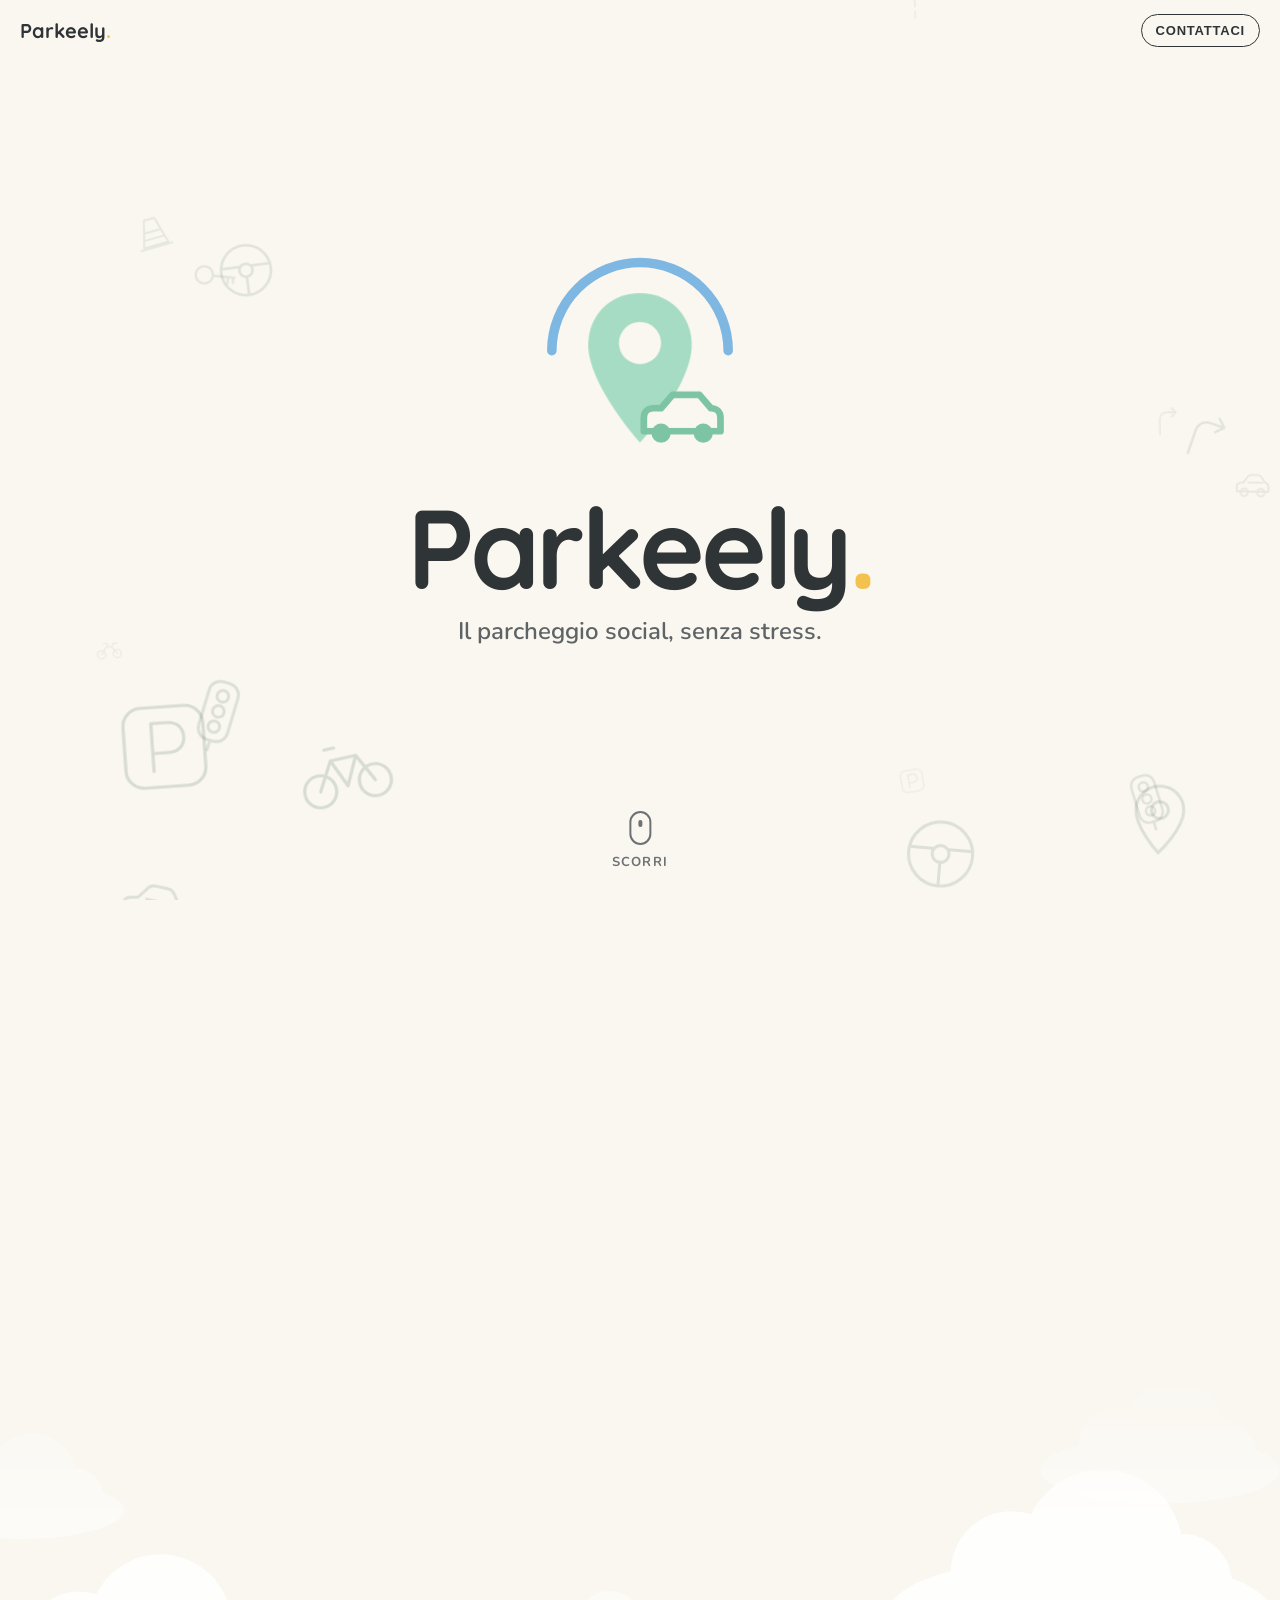
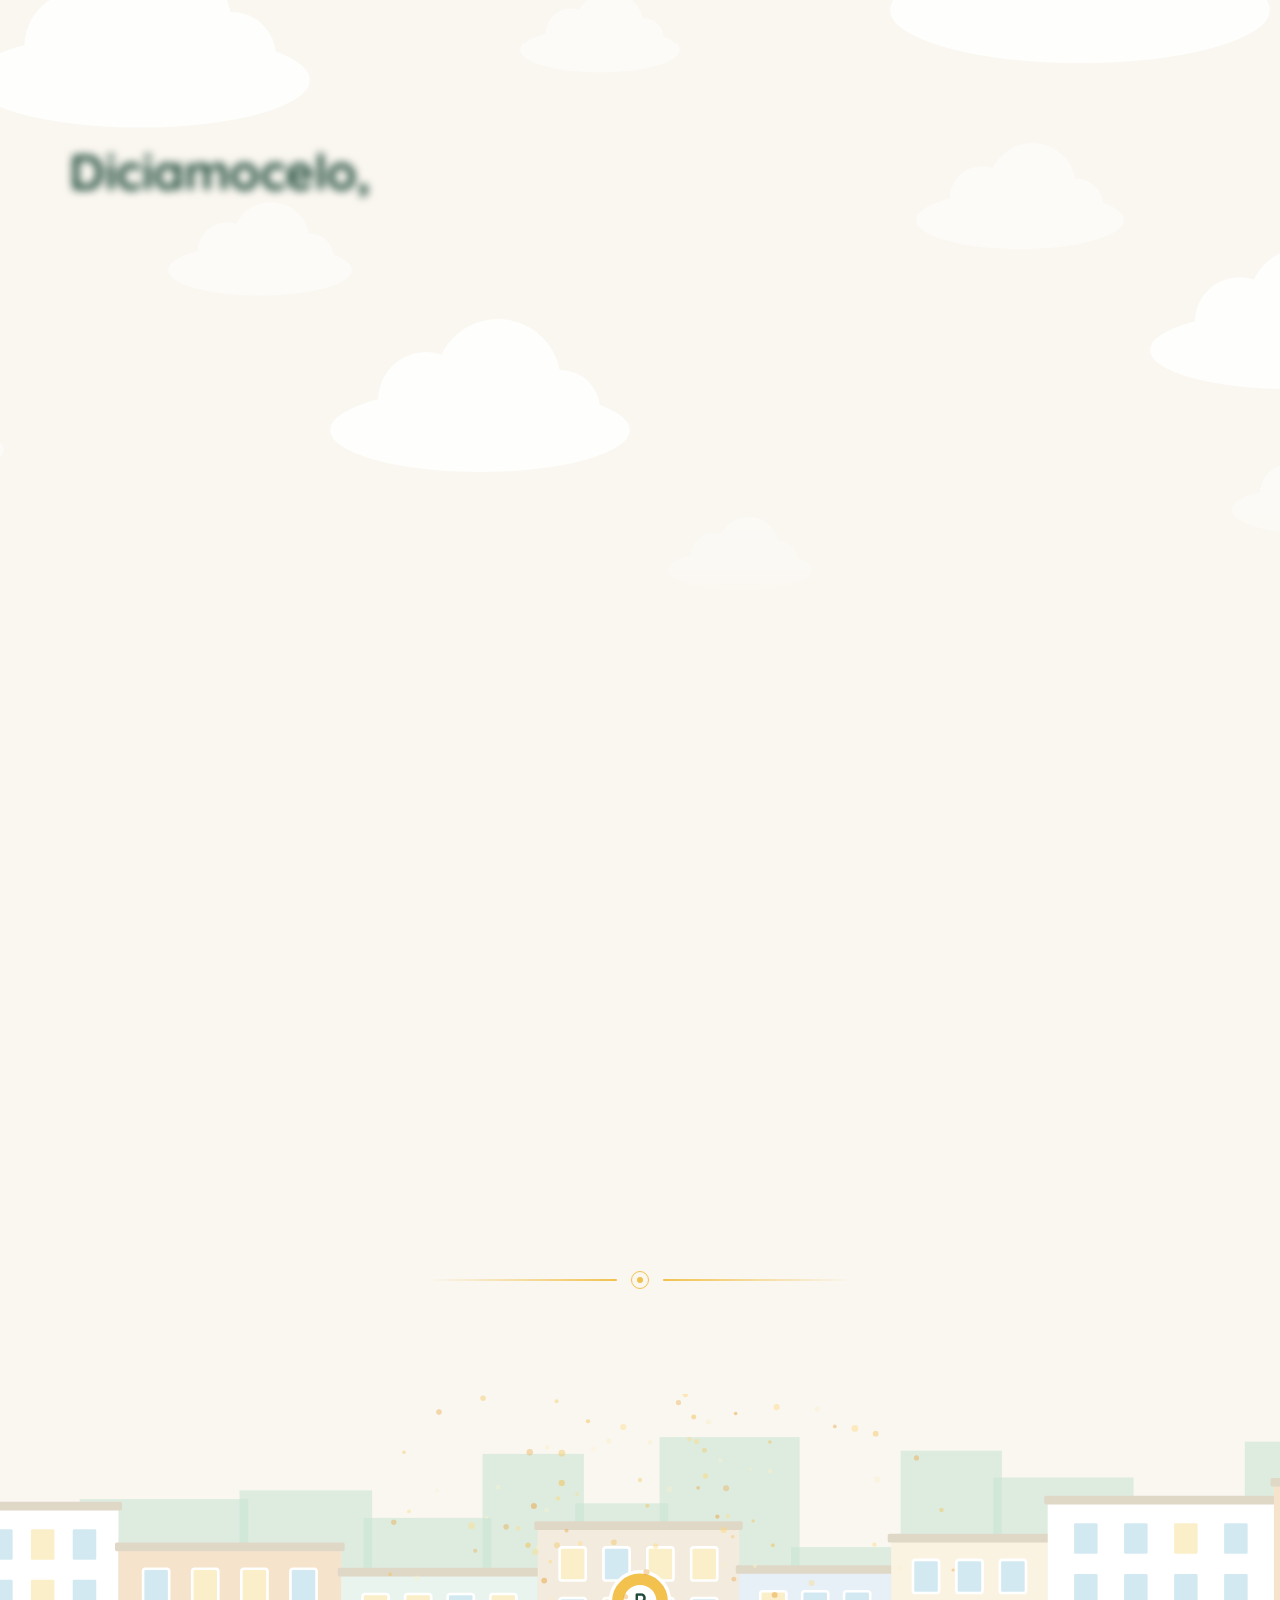
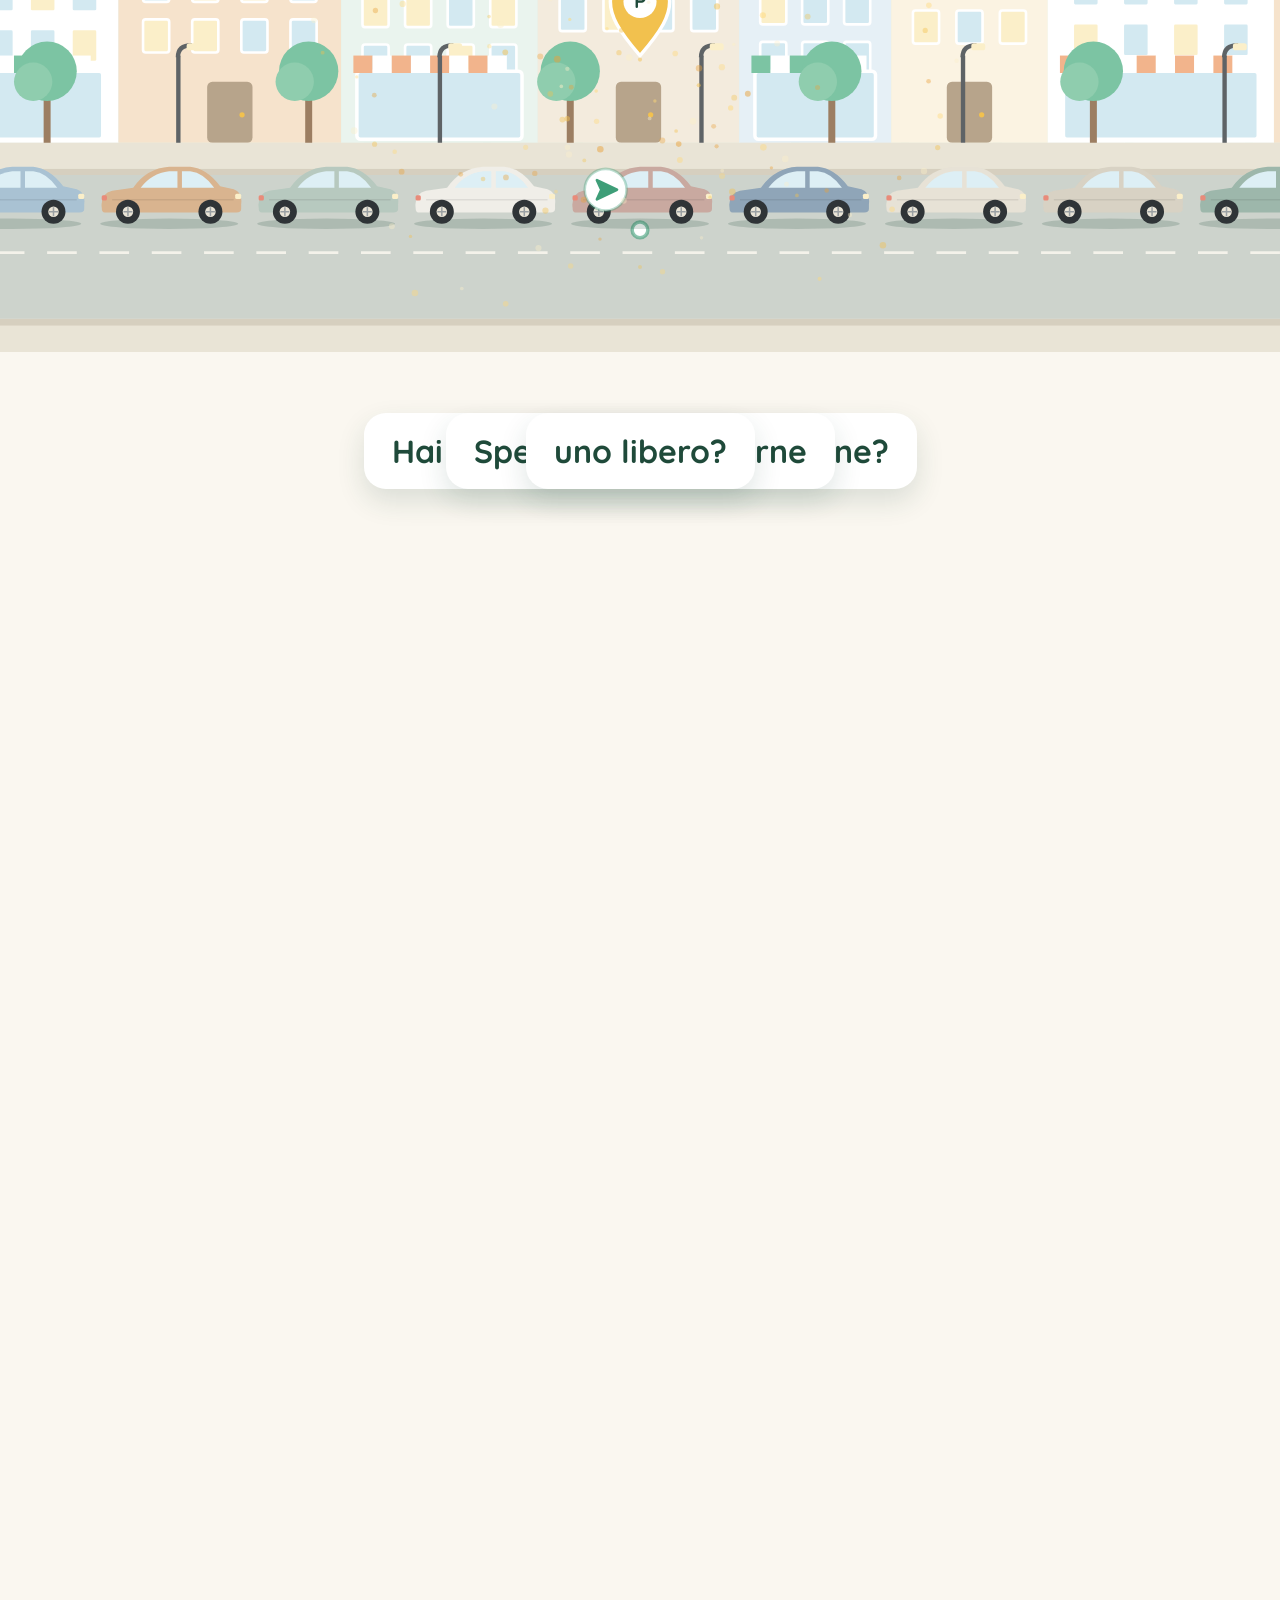
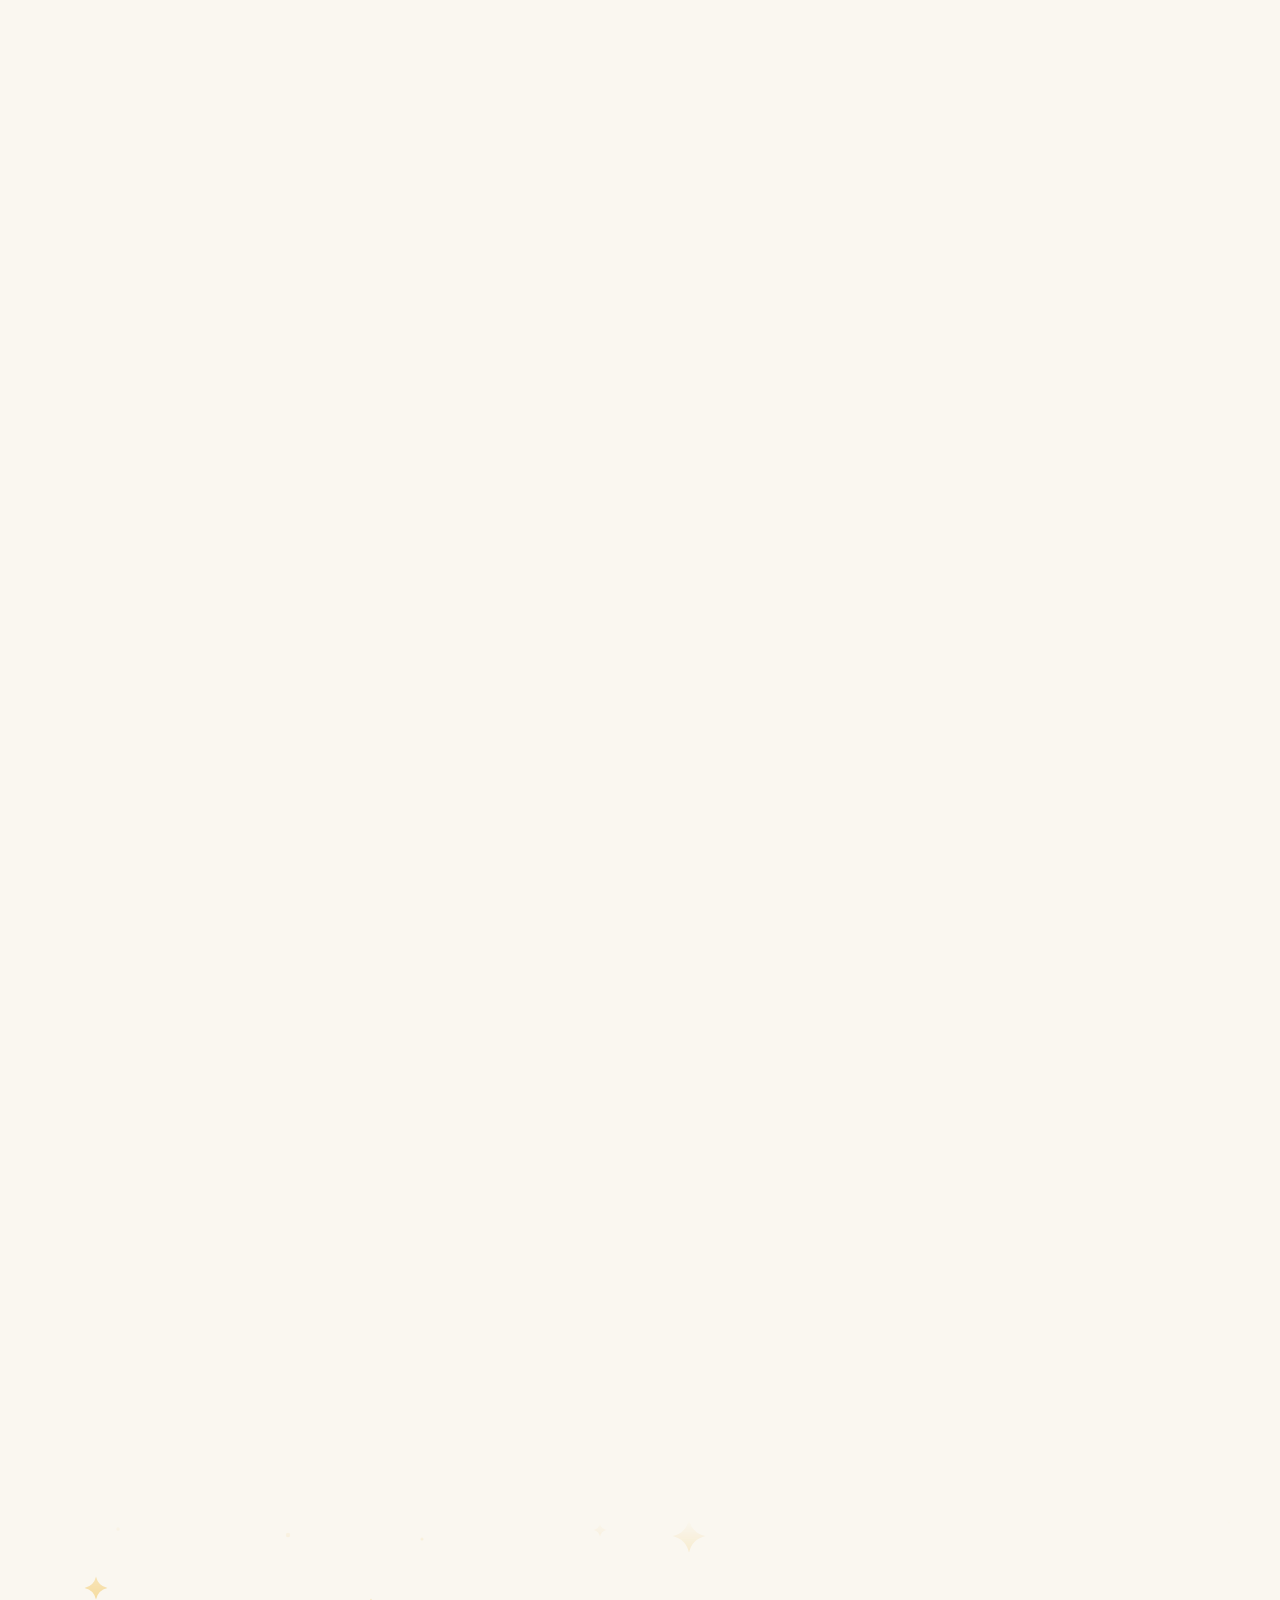
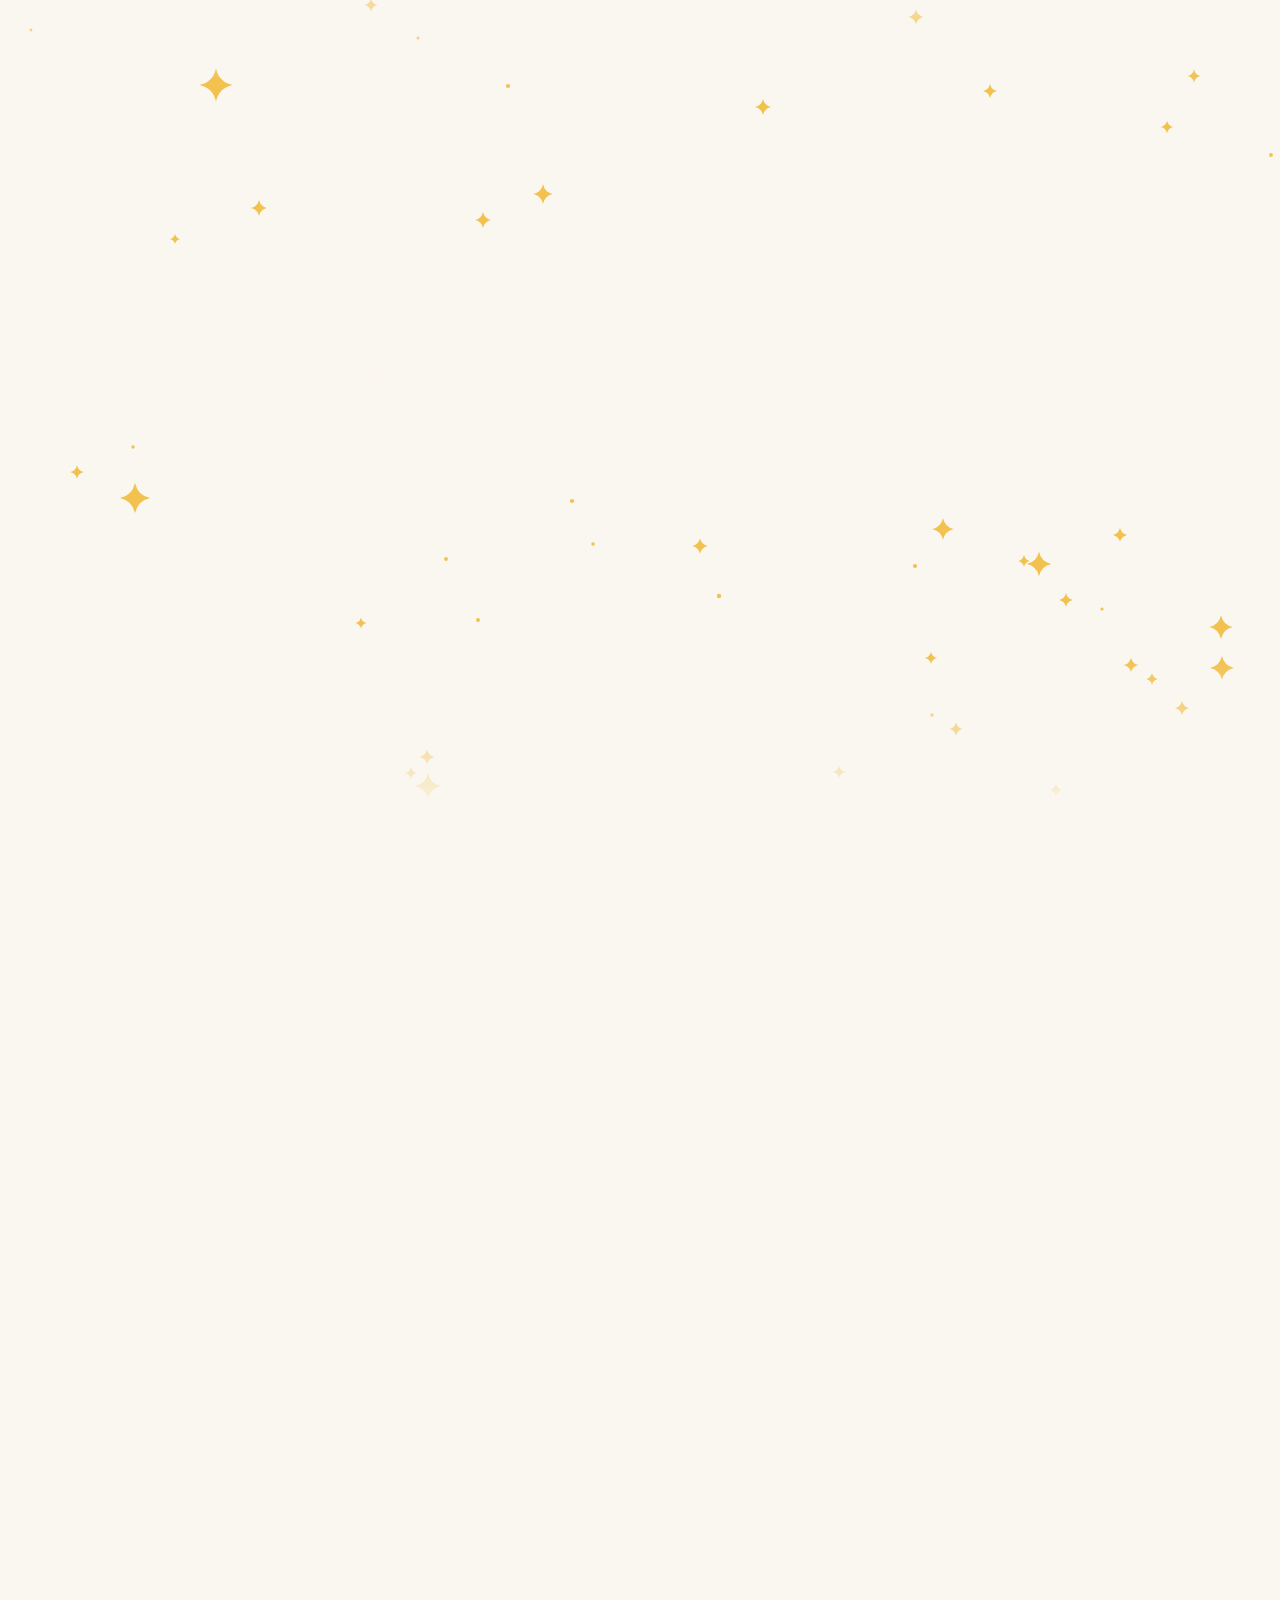
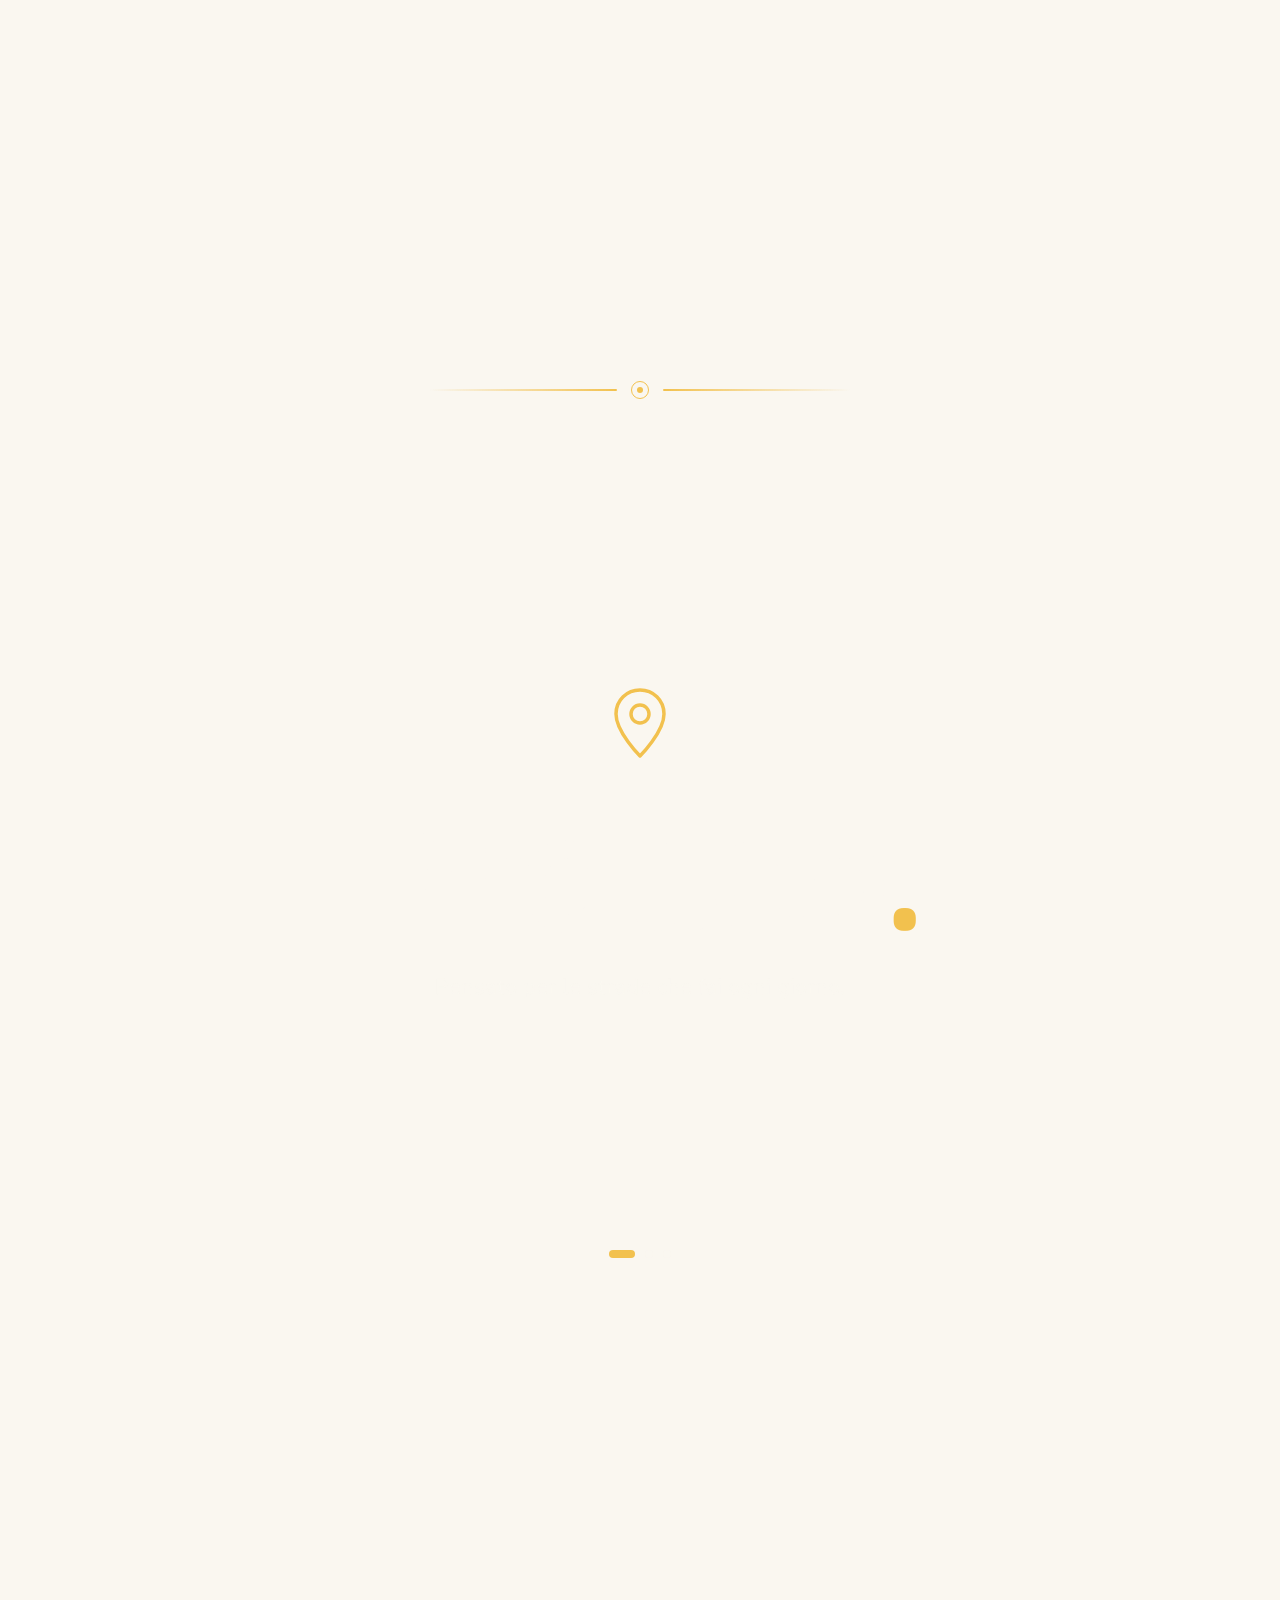
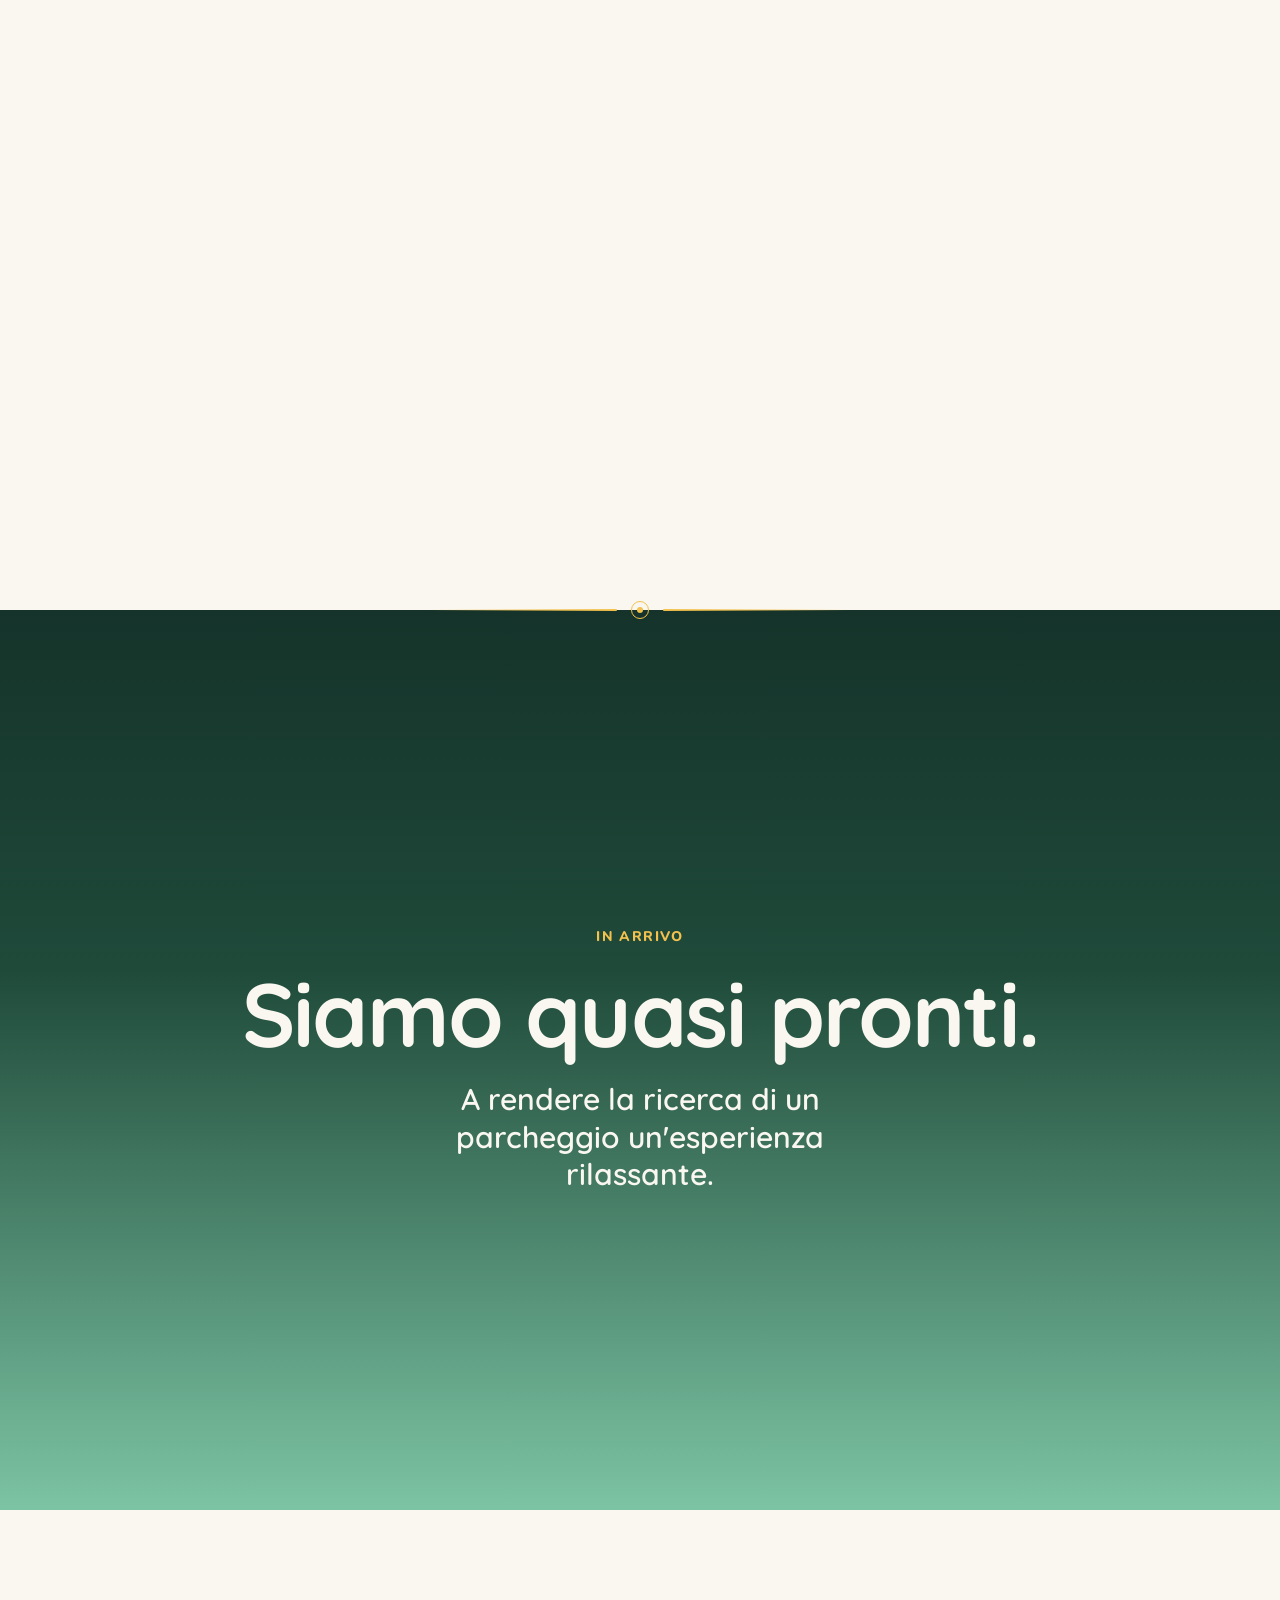
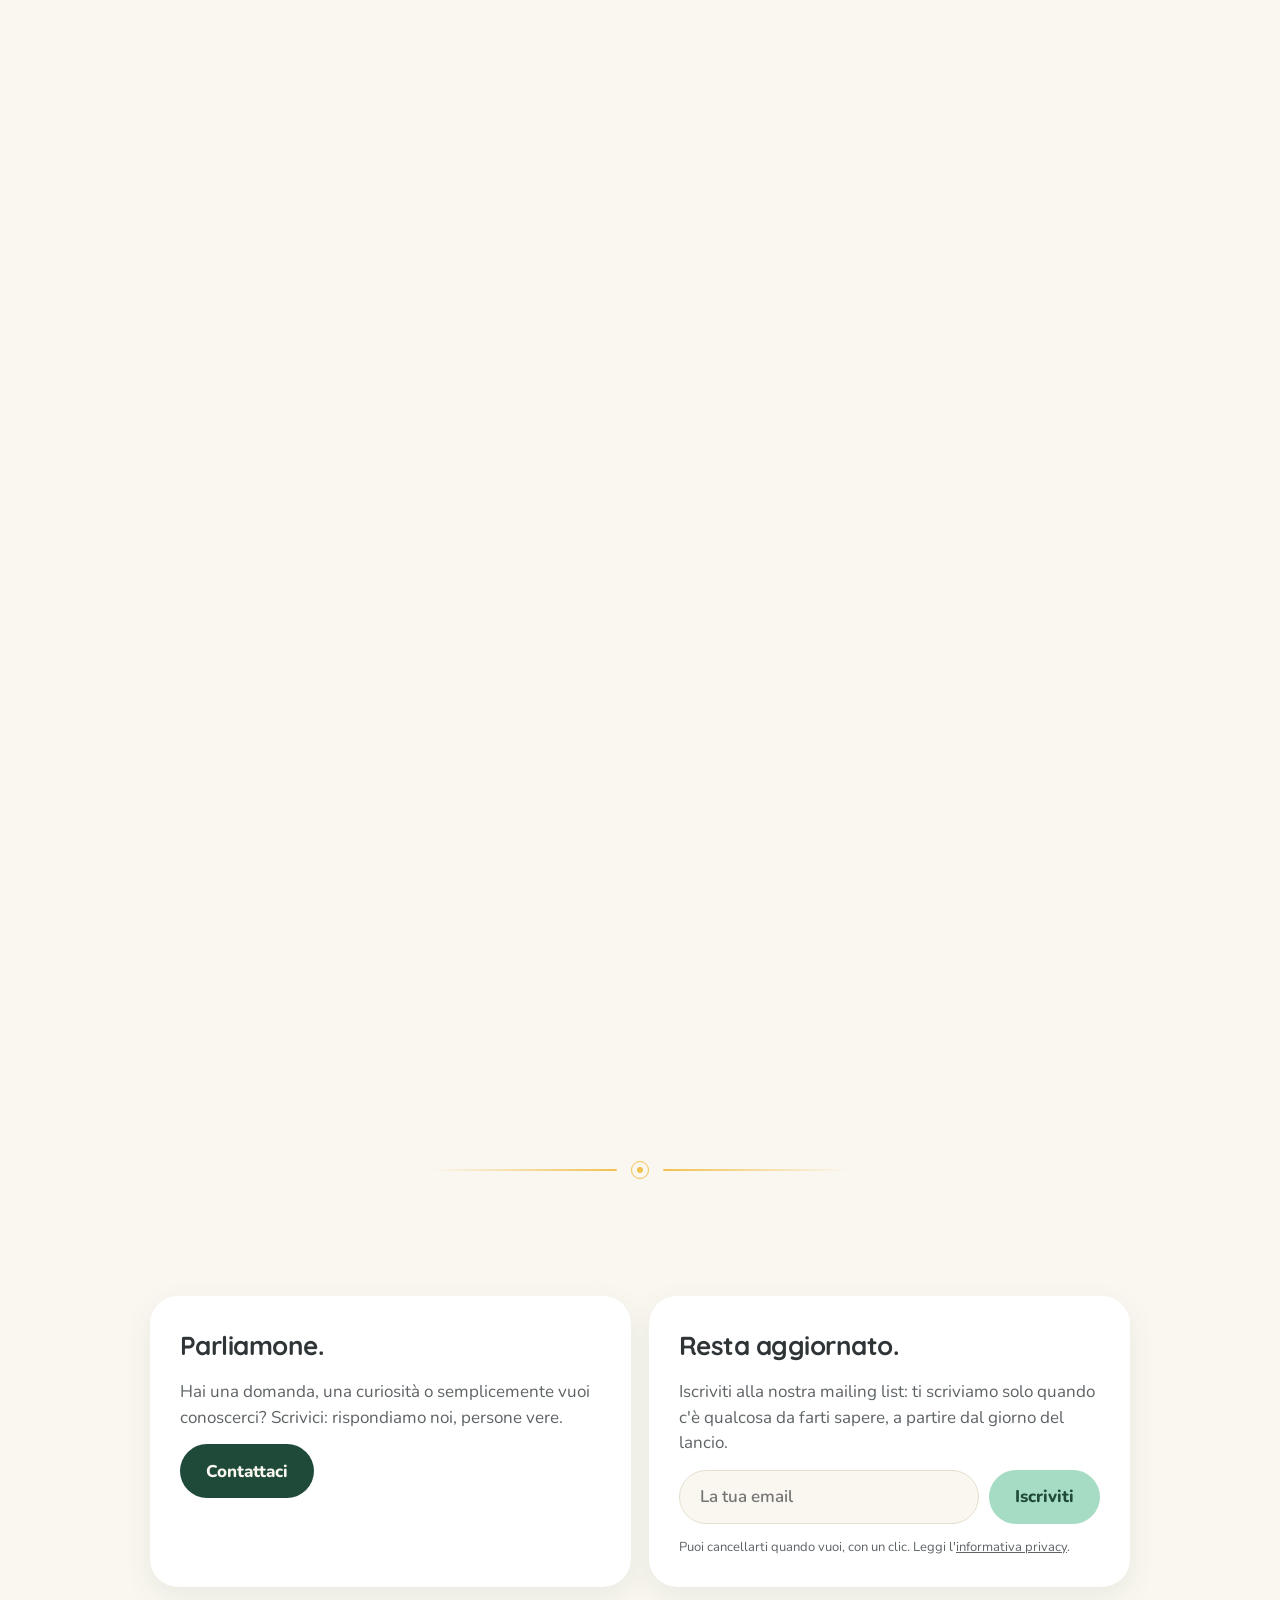
==== commit f61cbaed: "Firma e titolare: Parkeely è un'app Akire88 (logo, piè di pagina, email, privacy e termini con la se" ====
--- a/index.html
+++ b/index.html
@@ -303,7 +303,7 @@
             </g>
             <g id="pin" opacity="0">
               <path d="M0 0 C-26 -30 -34 -46 -34 -62 C-34 -82 -18 -96 0 -96 C18 -96 34 -82 34 -62 C34 -46 26 -30 0 0 Z" fill="#F2C14E" stroke="#FFFFFF" stroke-width="4"/>
-              <circle cx="0" cy="-62" r="18" fill="#FFFFFF"/>
+              <circle cx="0" cy="-62" r="19" fill="#FFFFFF"/>
               <text x="0" y="-54" text-anchor="middle" font-family="Quicksand, sans-serif" font-weight="700" font-size="24" fill="#1F4A3A">P</text>
             </g>
             <g id="hero"></g>
@@ -358,7 +358,7 @@
           <p>Nasce da chi guida, per chi guida.</p>
         </div>
         <div class="hint" data-i="2">
-          <svg viewBox="0 0 92 92" fill="none" stroke="#F2C14E" stroke-width="3.5" stroke-linecap="round" stroke-linejoin="round" aria-hidden="true"><circle cx="46" cy="30" r="8"/><circle cx="46" cy="30" r="18" opacity=".45"/><path d="M40 44 L40 30 C40 26 46 26 46 30 L46 46 L56 48 C60 49 62 52 61 56 L58 70 C57 74 54 76 50 76 L42 76 C38 76 36 74 34 71 L28 60 C26 56 30 52 34 55 L40 60"/></svg>
+          <svg viewBox="0 0 92 92" fill="none" stroke="#F2C14E" stroke-width="3.5" stroke-linecap="round" stroke-linejoin="round" aria-hidden="true"><circle cx="46" cy="30" r="8"/><circle cx="46" cy="30" r="19" opacity=".45"/><path d="M40 44 L40 30 C40 26 46 26 46 30 L46 46 L56 48 C60 49 62 52 61 56 L58 70 C57 74 54 76 50 76 L42 76 C38 76 36 74 34 71 L28 60 C26 56 30 52 34 55 L40 60"/></svg>
           <h2>Semplice<span>.</span></h2>
           <p>Trovare un parcheggio in un solo click.</p>
         </div>
@@ -405,7 +405,7 @@
       <footer>
         <span>Parkeely<span style="color:var(--oro)">.</span> · Il parcheggio social, senza stress.</span>
         <span><a href="privacy.html">Privacy</a> · <a href="termini.html">Termini</a></span>
-        <span class="by"><svg width="16" height="16" viewBox="0 0 120 120" aria-hidden="true"><path d="M92 34 A40 40 0 1 0 92 86" fill="none" stroke="#1F4A3A" stroke-width="14" stroke-linecap="round"/><circle cx="56" cy="60" r="13" fill="#A6DCC3"/><circle cx="80" cy="60" r="13" fill="#F2C14E"/></svg>Un'app Chooly · © 2026</span>
+        <span class="by"><svg width="16" height="16" viewBox="0 0 120 120" aria-hidden="true"><g fill="none" stroke-width="8"><circle cx="36" cy="36" r="19" stroke="#14B8A6"/><circle cx="84" cy="36" r="19" stroke="#11293B"/><circle cx="36" cy="84" r="19" stroke="#11293B"/><circle cx="84" cy="84" r="19" stroke="#14B8A6"/></g><circle cx="60" cy="60" r="5.5" fill="#11293B"/></svg>Un'app Akire88 · © 2026</span>
       </footer>
     </div>
   </section>
@@ -711,7 +711,7 @@
     light: '<rect x="15" y="4" width="18" height="36" rx="7"/><circle cx="24" cy="12.5" r="3.5"/><circle cx="24" cy="22" r="3.5"/><circle cx="24" cy="31.5" r="3.5"/><path d="M24 40 V46"/>',
     turn: '<path d="M14 44 V24 C14 18 18 14 24 14 H36"/><path d="M30 8 L36 14 L30 20"/>',
     pin: '<path d="M24 44 C24 44 10 30 10 19 C10 11 16.5 5 24 5 C31.5 5 38 11 38 19 C38 30 24 44 24 44 Z"/><circle cx="24" cy="19" r="5"/>',
-    wheel: '<circle cx="24" cy="24" r="18"/><circle cx="24" cy="24" r="5"/><path d="M6.5 21 H19 M29 21 H41.5 M24 29 V42"/>',
+    wheel: '<circle cx="24" cy="24" r="19"/><circle cx="24" cy="24" r="5"/><path d="M6.5 21 H19 M29 21 H41.5 M24 29 V42"/>',
     key: '<circle cx="15" cy="24" r="8"/><path d="M23 24 H43 M37 24 V30 M42 24 V29"/>',
     lane: '<path d="M24 2 V12 M24 20 V30 M24 38 V48"/>',
     sign: '<circle cx="24" cy="20" r="14"/><path d="M14 30 L34 10"/><path d="M24 34 V46"/>',
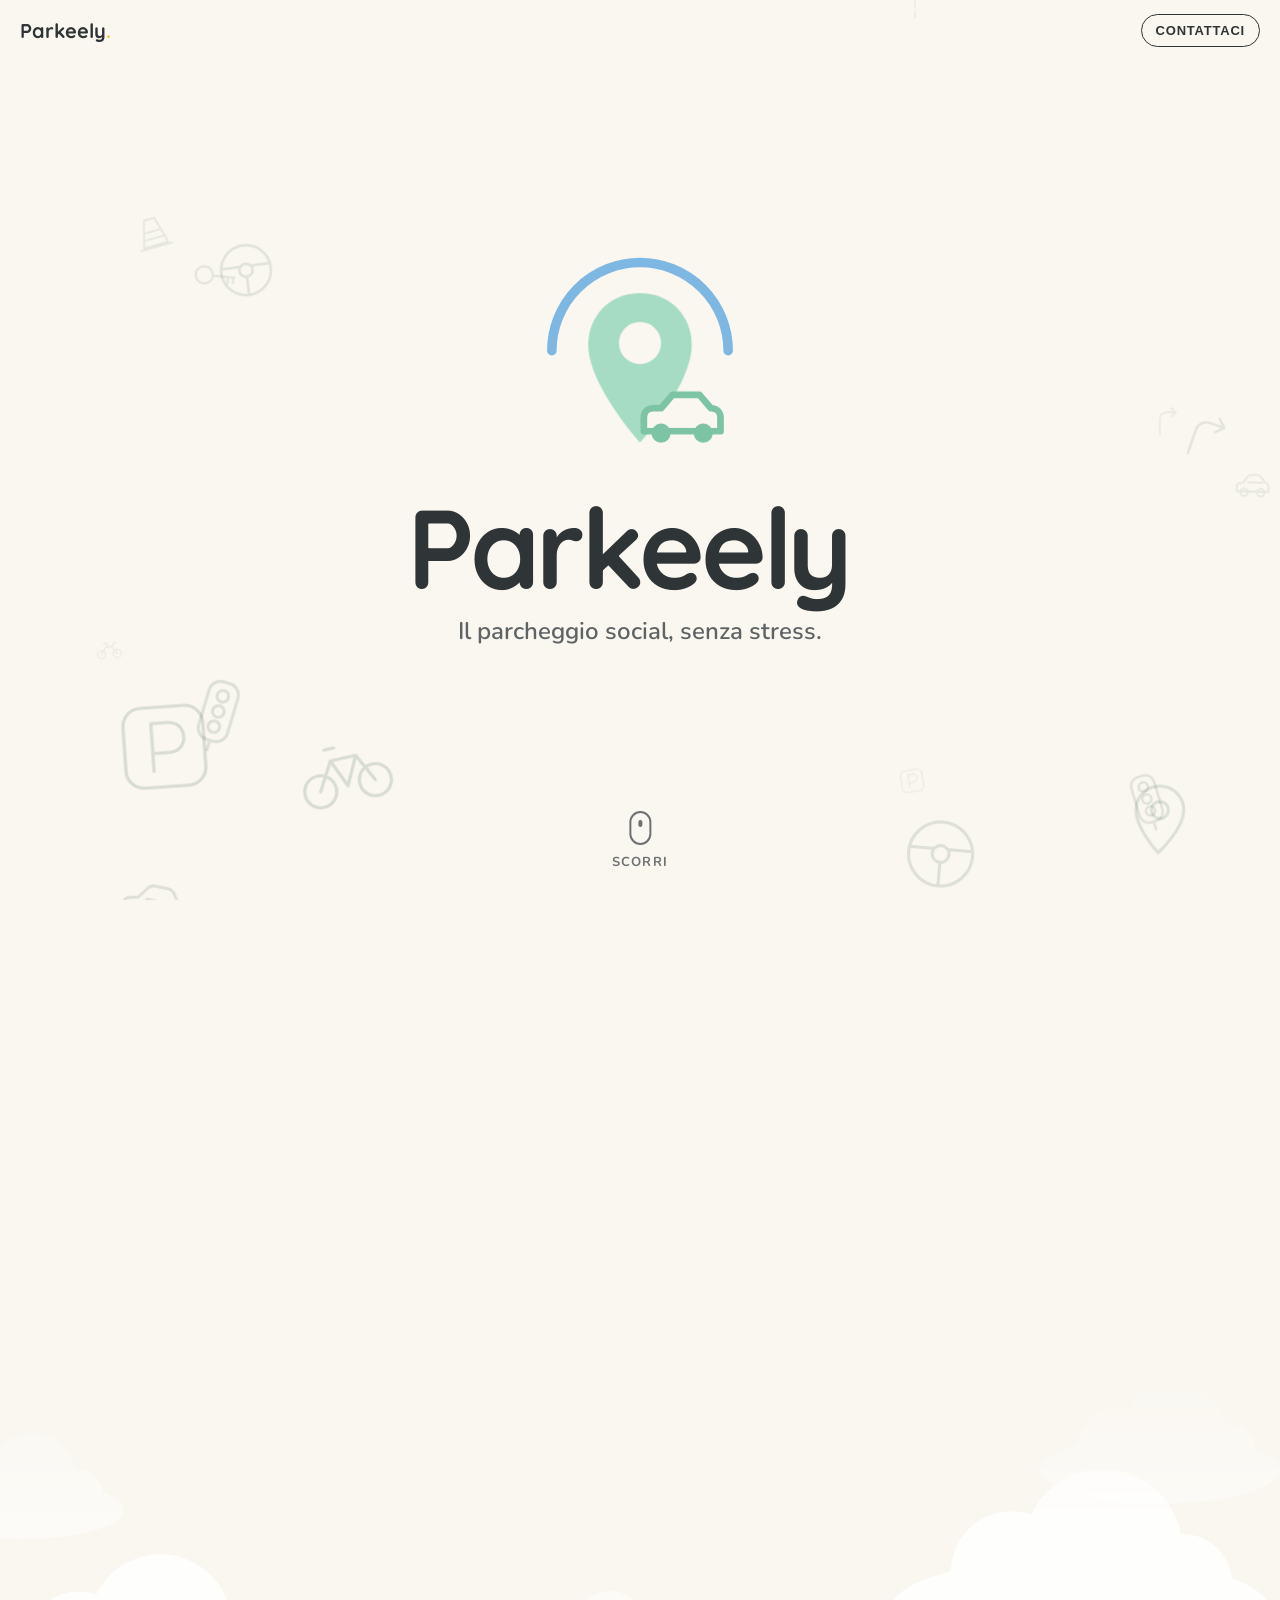
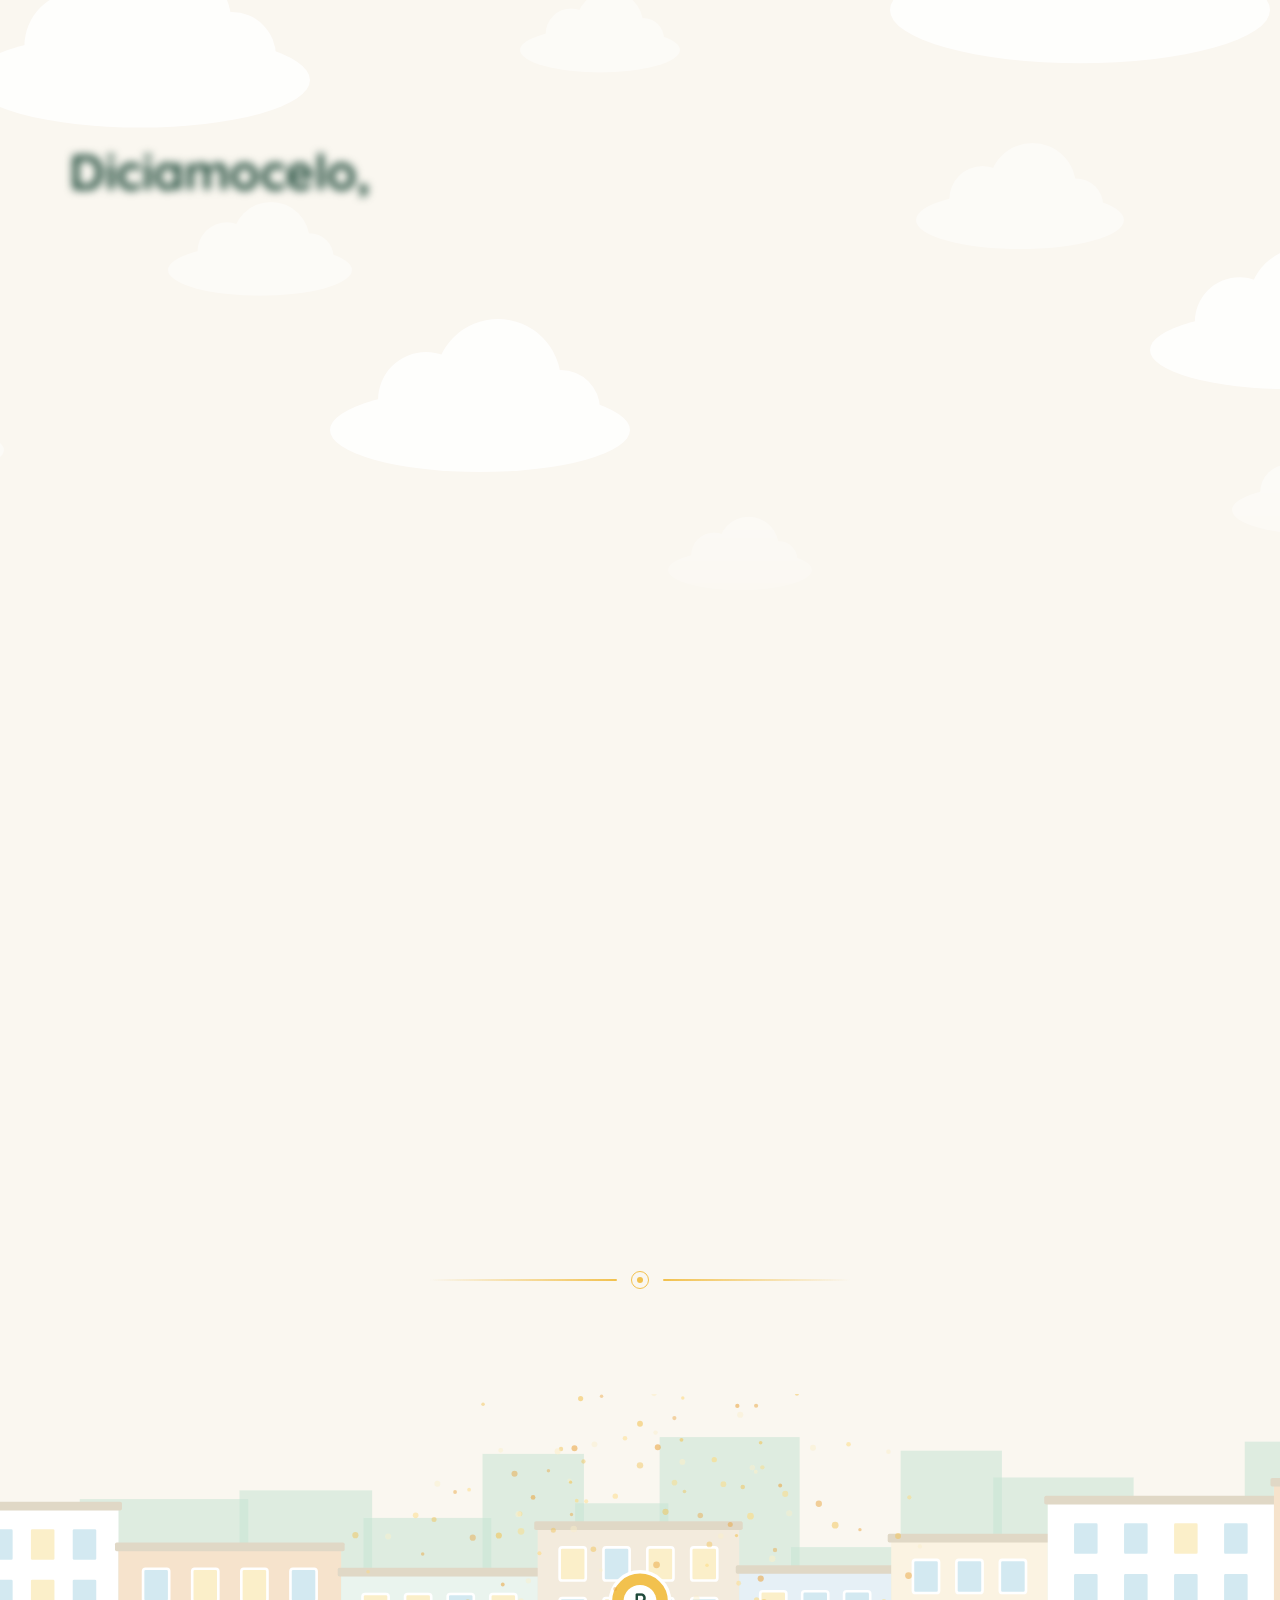
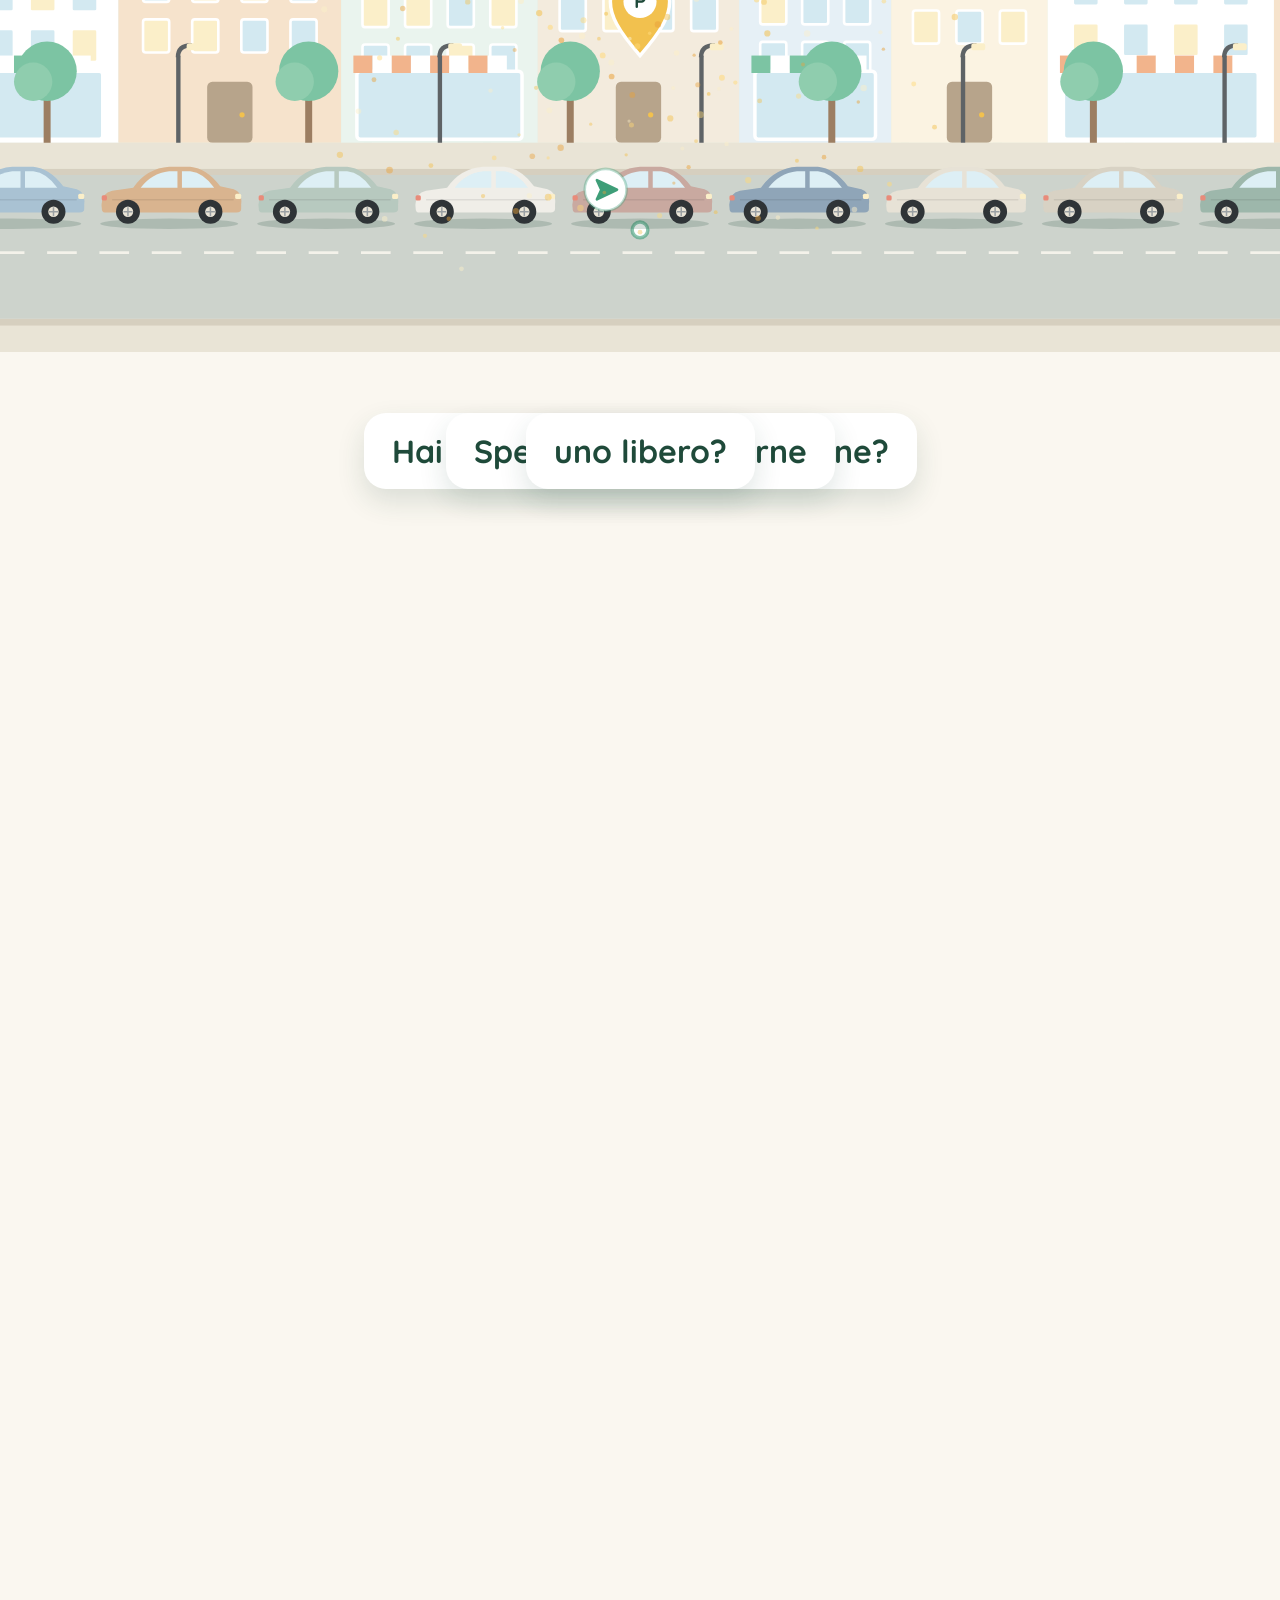
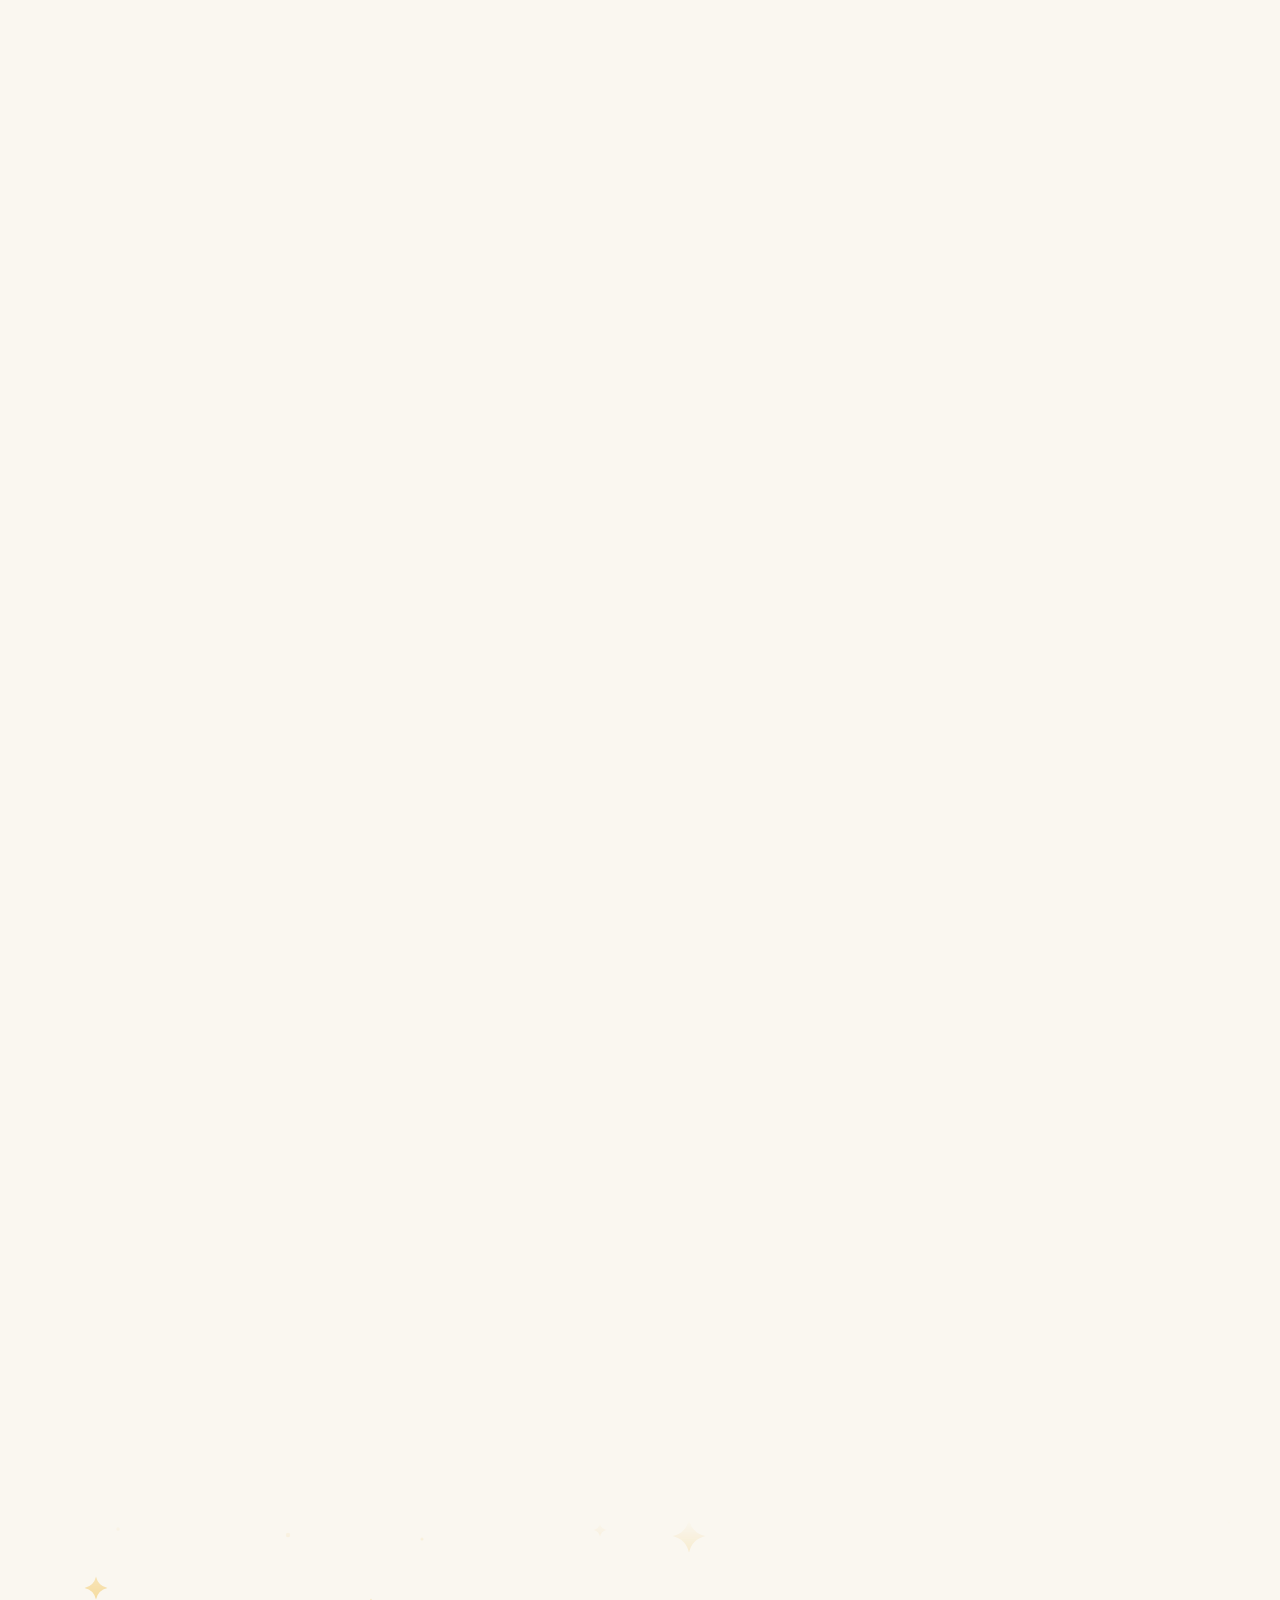
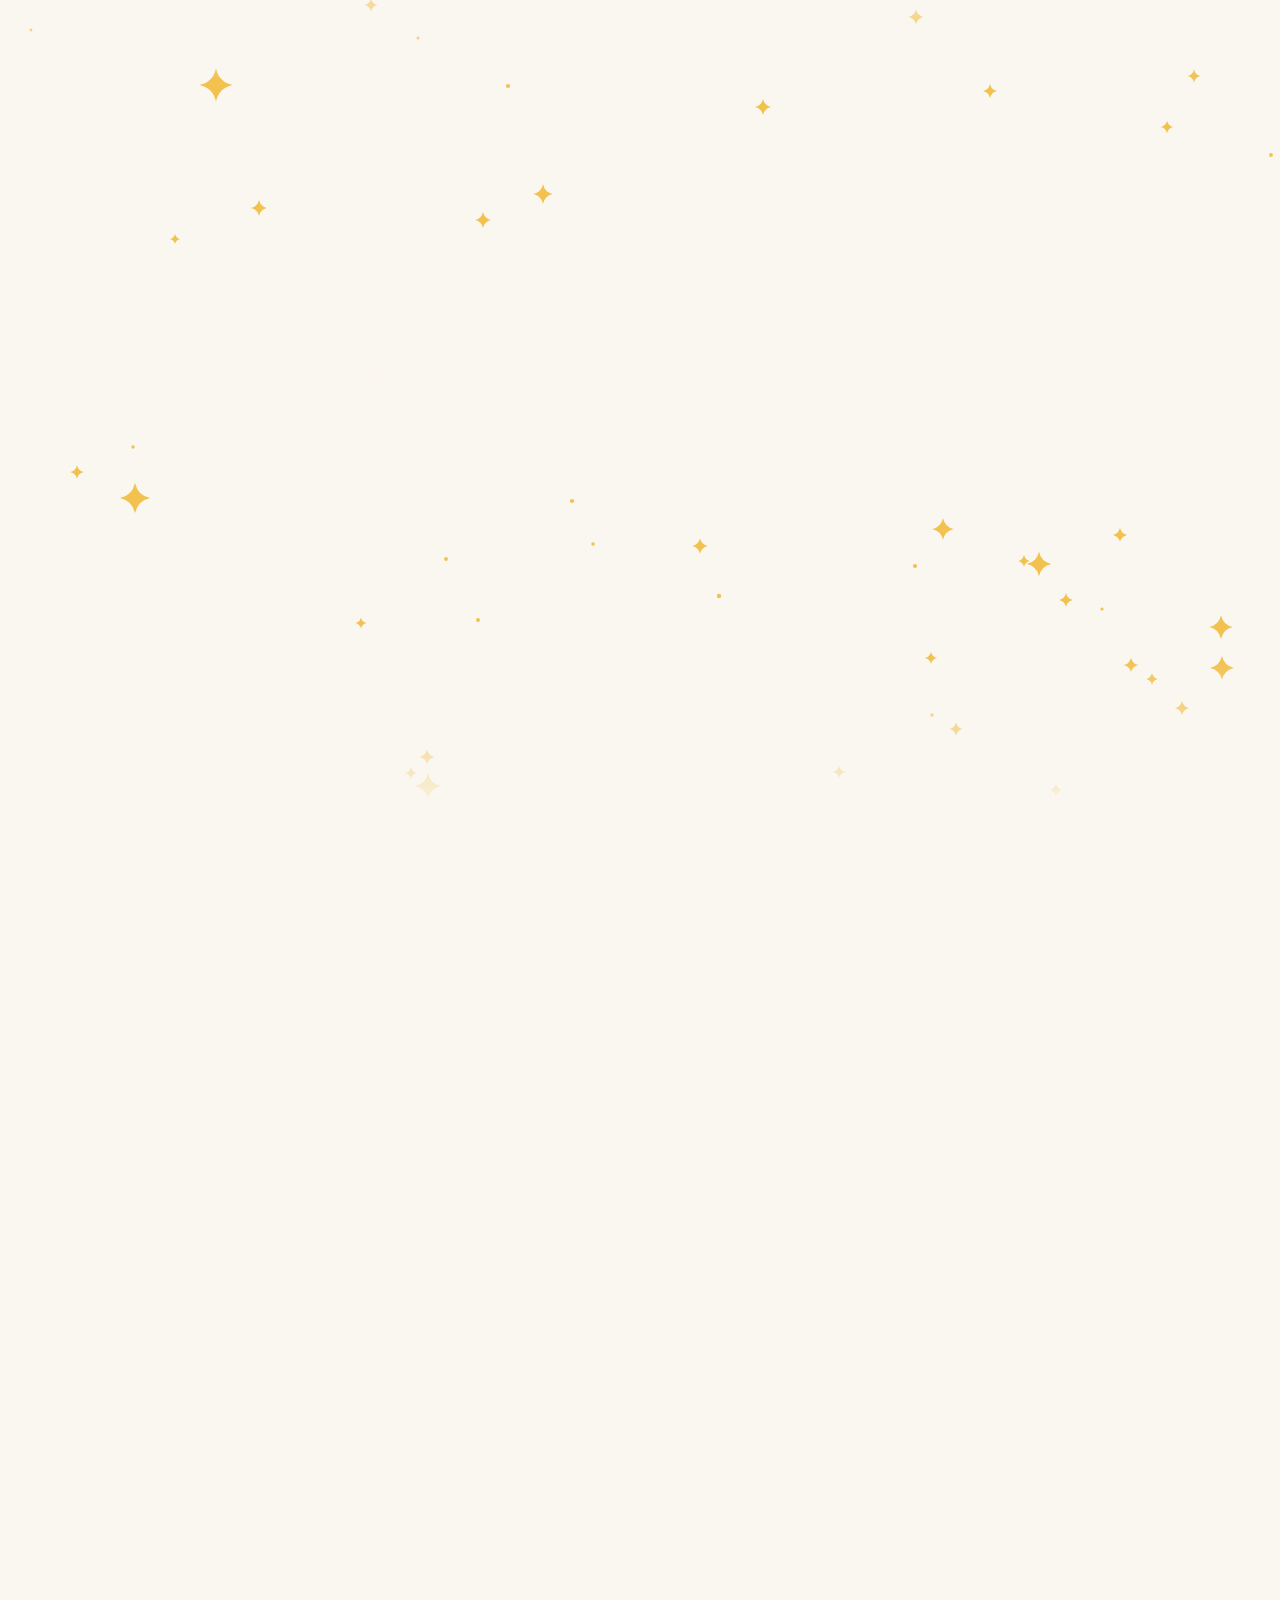
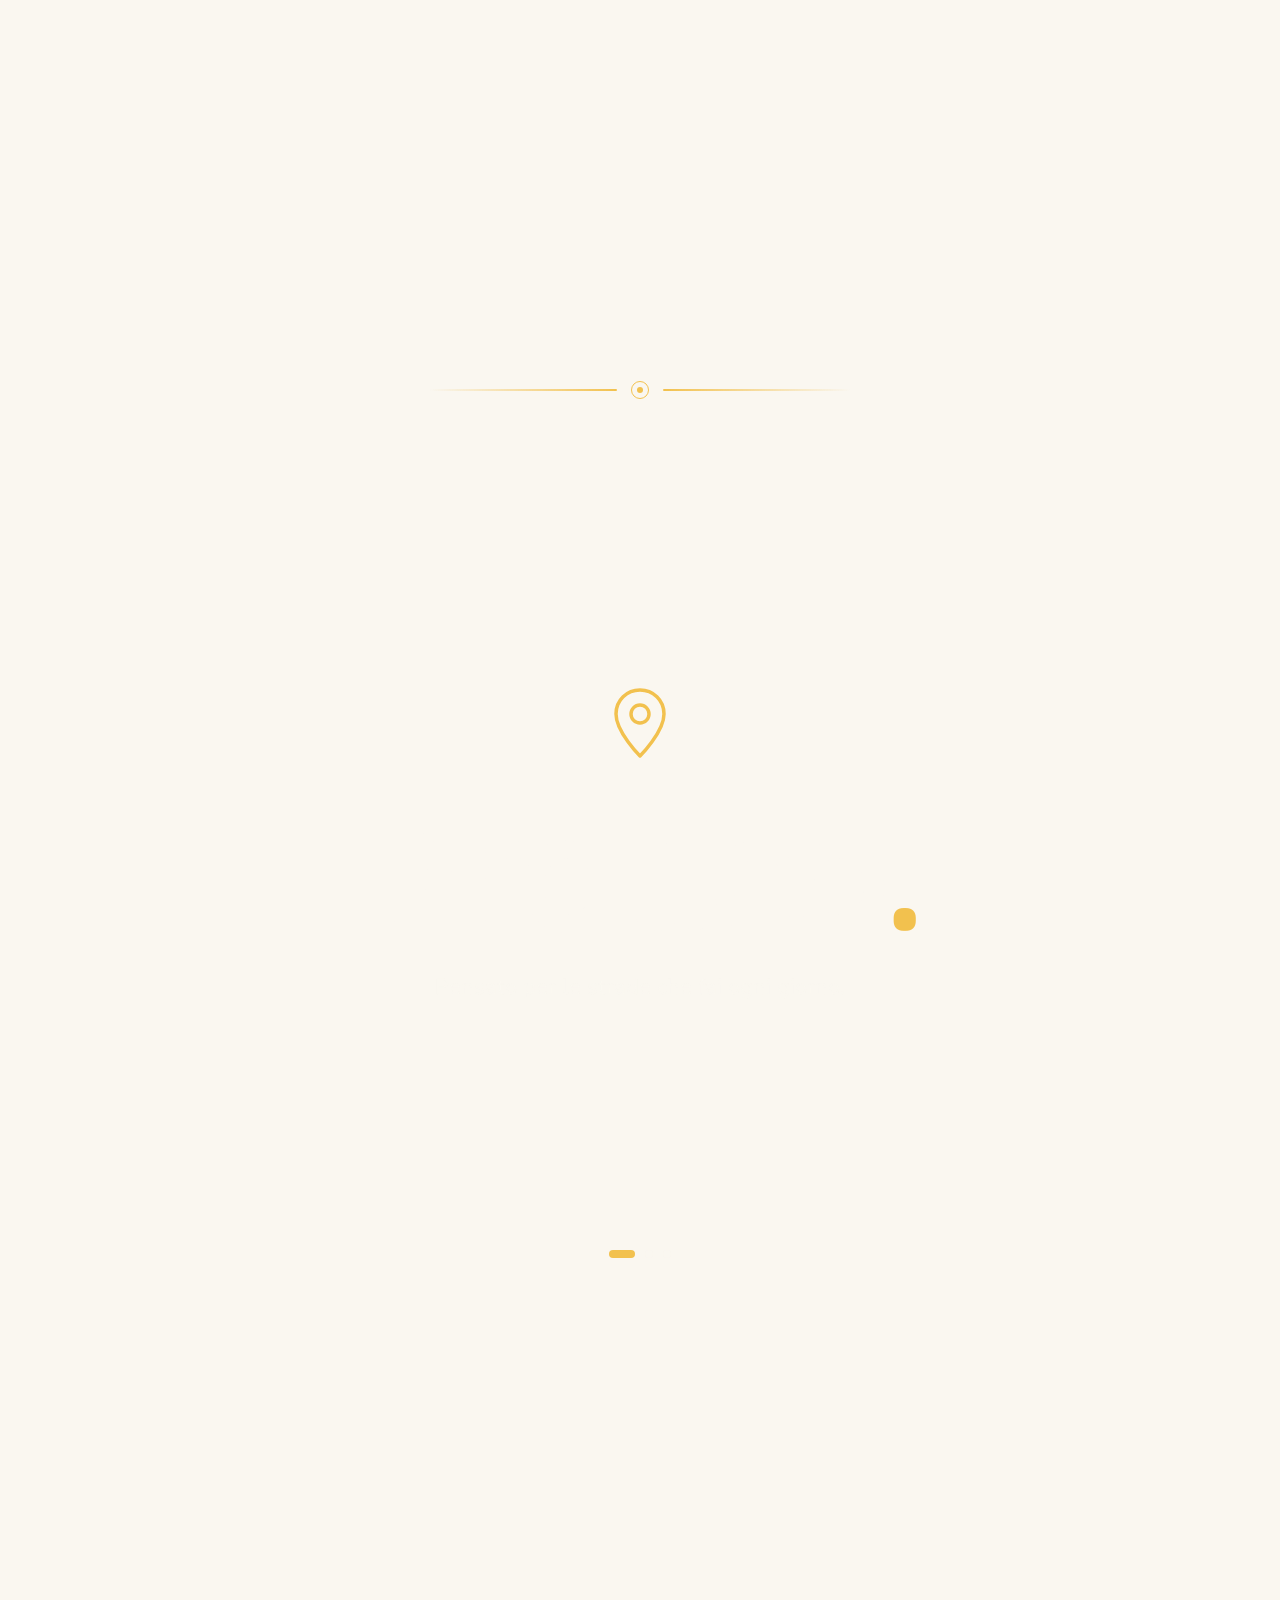
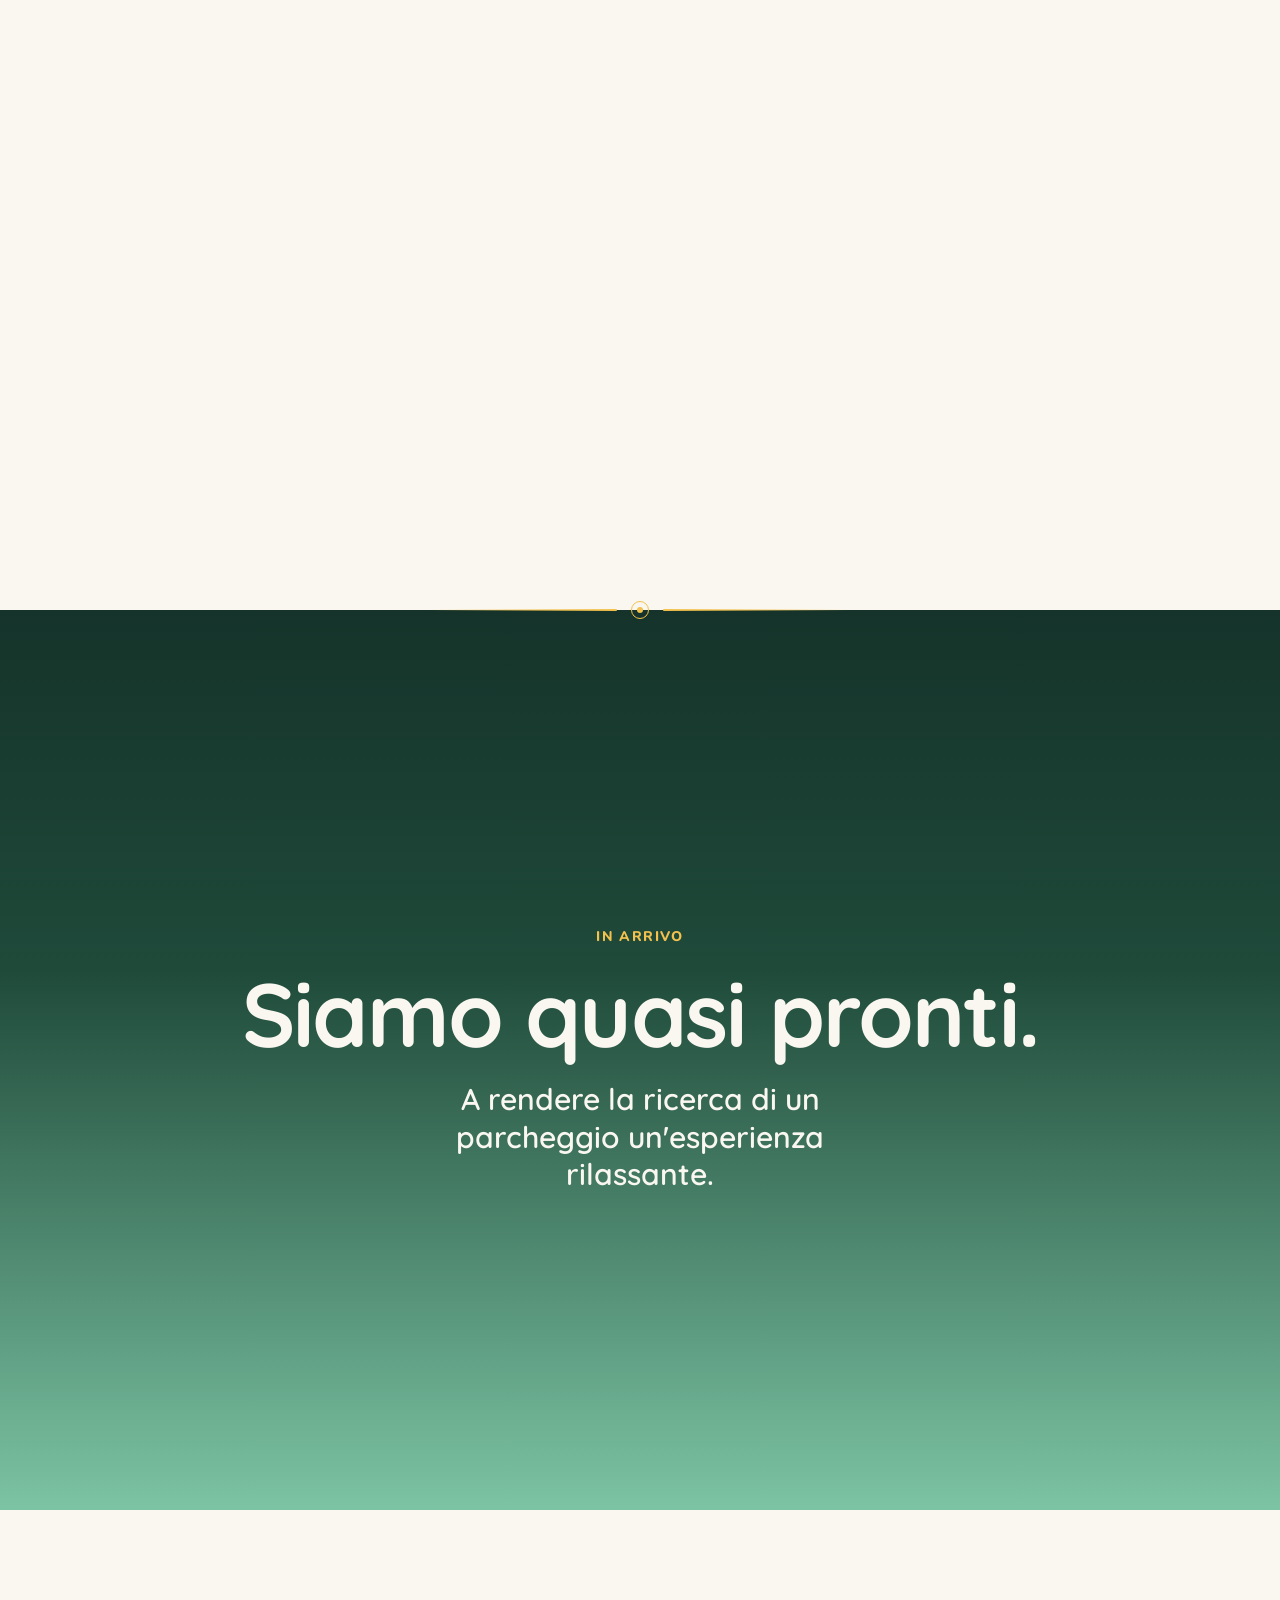
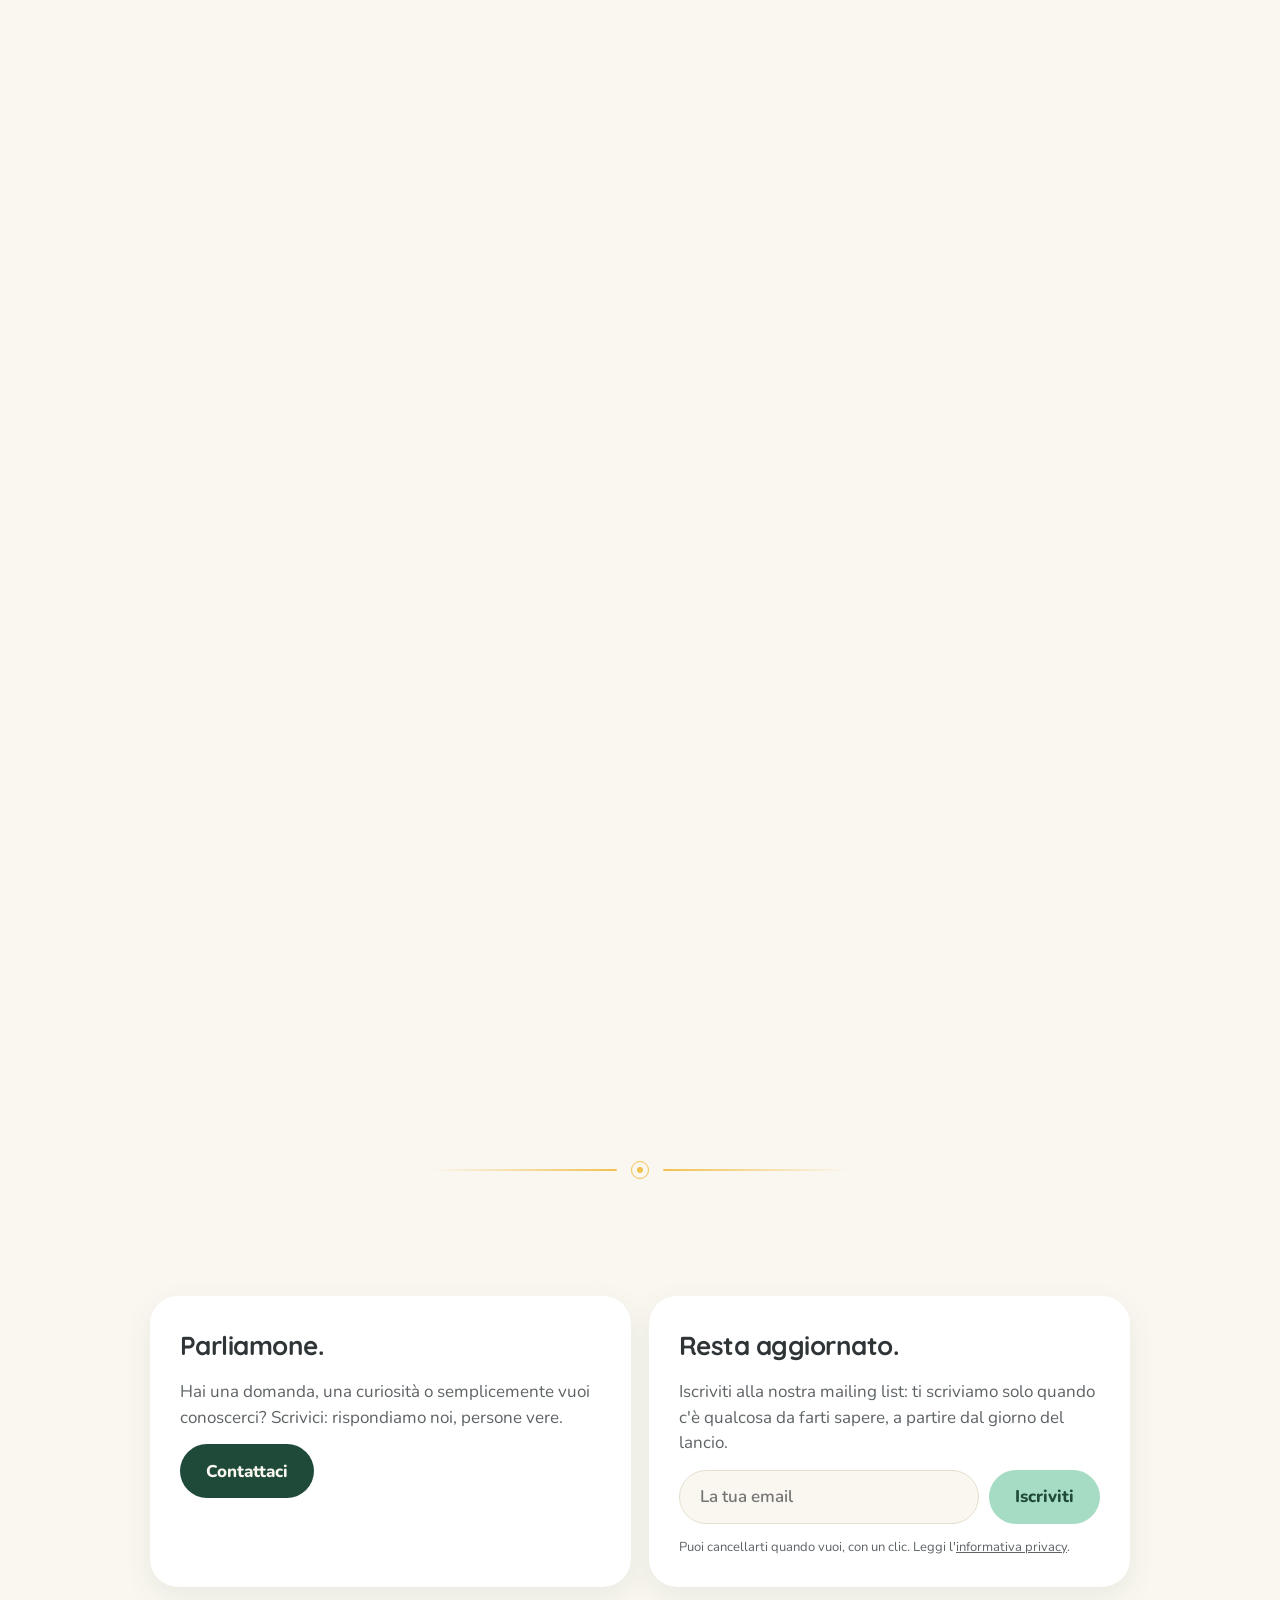
==== commit 3008e698: "Sito: conferma «Messaggio inviato» con pulsante Chiudi, ricevuta a chi scrive, avviso a chi è già is" ====
--- a/index.html
+++ b/index.html
@@ -203,6 +203,14 @@
 .join input { flex: 1 1 200px; min-width: 0; height: 54px; border-radius: 27px; border: 1.5px solid var(--bordo); background: var(--crema); padding: 0 20px; font: 600 17px var(--body); color: var(--testo); }
 .join input:focus, .field:focus { outline: 3px solid var(--menta); border-color: var(--menta-medio); }
 .ok { font-weight: 700; color: var(--menta-scuro); }
+.sheet.done > :not(.sent) { display: none; }
+.sent { display: grid; justify-items: center; gap: 14px; text-align: center; padding: 10px 0 4px; }
+.sent[hidden] { display: none; }
+.sent-ico { width: 72px; height: 72px; animation: pop .5s cubic-bezier(.2,1.4,.4,1); }
+.sent p { margin: 0; color: var(--grafite); }
+.sent .btn { margin-top: 6px; min-width: 160px; justify-self: center; }
+.sent h3:focus { outline: none; }
+@keyframes pop { from { transform: scale(.4); opacity: 0; } }
 .fine { font-size: 13px; color: var(--grafite); }
 footer { display: flex; flex-wrap: wrap; gap: 10px 22px; align-items: center; justify-content: space-between; padding-top: 26px; border-top: 1px solid var(--bordo); font-size: 14px; color: var(--grafite); }
 footer a { color: inherit; }
@@ -426,6 +434,13 @@
       <button class="btn ghost" type="button" data-close>Chiudi</button>
       <button class="btn" type="submit">Invia</button>
     </div>
+    <!-- dopo l'invio: al posto del modulo, la conferma -->
+    <div class="sent" id="cSent" hidden>
+      <svg class="sent-ico" viewBox="0 0 72 72" aria-hidden="true"><circle cx="36" cy="36" r="34" fill="#A6DCC3"/><path d="M22 37 L32 47 L51 27" fill="none" stroke="#1F4A3A" stroke-width="6" stroke-linecap="round" stroke-linejoin="round"/></svg>
+      <h3 id="cSentTitle" tabindex="-1">Messaggio inviato!</h3>
+      <p>Grazie per averci scritto. Ti abbiamo mandato una copia a <b id="cSentTo"></b> e ti risponderemo presto da assistenza@parkeely.it.</p>
+      <button class="btn" type="button" data-close>Chiudi</button>
+    </div>
   </form>
 </div>
 
@@ -857,10 +872,16 @@
   // Contattaci
   const modal = $('#contact'), form = $('#contactForm');
   let lastFocus = null;
-  const open = () => { lastFocus = document.activeElement; modal.classList.add('open'); setTimeout(() => $('#cEmail').focus(), 50); };
+  const open = () => {
+    lastFocus = document.activeElement;
+    // riaperto dopo un invio: di nuovo il modulo vuoto
+    form.classList.remove('done'); $('#cSent').hidden = true; $('#cNote').innerHTML = $('#cNote').dataset.base || $('#cNote').innerHTML;
+    modal.classList.add('open'); setTimeout(() => $('#cEmail').focus(), 50);
+  };
+  $('#cNote').dataset.base = $('#cNote').innerHTML;
   const close = () => { modal.classList.remove('open'); lastFocus && lastFocus.focus(); };
   $$('[data-open-contact]').forEach((b) => b.addEventListener('click', open));
-  $('[data-close]').addEventListener('click', close);
+  $$('[data-close]').forEach((b) => b.addEventListener('click', close));
   modal.addEventListener('click', (e) => { if (e.target === modal) close(); });
   addEventListener('keydown', (e) => { if (e.key === 'Escape' && modal.classList.contains('open')) close(); });
   // Collegamento a Supabase: valori PUBBLICI (gli stessi dell'app). Il sito può solo chiamare
@@ -892,8 +913,10 @@
     btn.disabled = true; btn.textContent = 'Invio…';
     try {
       await call('site_contact', { p_email: email, p_message: msg, p_website: $('#cWeb').value });
-      note.innerHTML = '<span class="ok">Grazie! Il messaggio è arrivato: ti rispondiamo presto.</span>';
+      $('#cSentTo').textContent = email;
       form.reset();
+      form.classList.add('done'); $('#cSent').hidden = false;
+      setTimeout(() => $('#cSentTitle').focus(), 50);
     } catch (err) {
       note.textContent = problem(err);
     } finally {
@@ -909,7 +932,7 @@
     btn.disabled = true;
     try {
       await call('newsletter_join', { p_email: v, p_website: $('#joinWeb').value });
-      msg.innerHTML = '<span class="ok">Quasi fatto! Ti abbiamo mandato un’email: apri il link per confermare l’iscrizione.</span>';
+      msg.innerHTML = '<span class="ok">Fatto! Controlla la tua email: se è la prima volta che ti iscrivi, apri il link per confermare.</span>';
       e.target.reset();
     } catch (err) {
       msg.textContent = problem(err);
